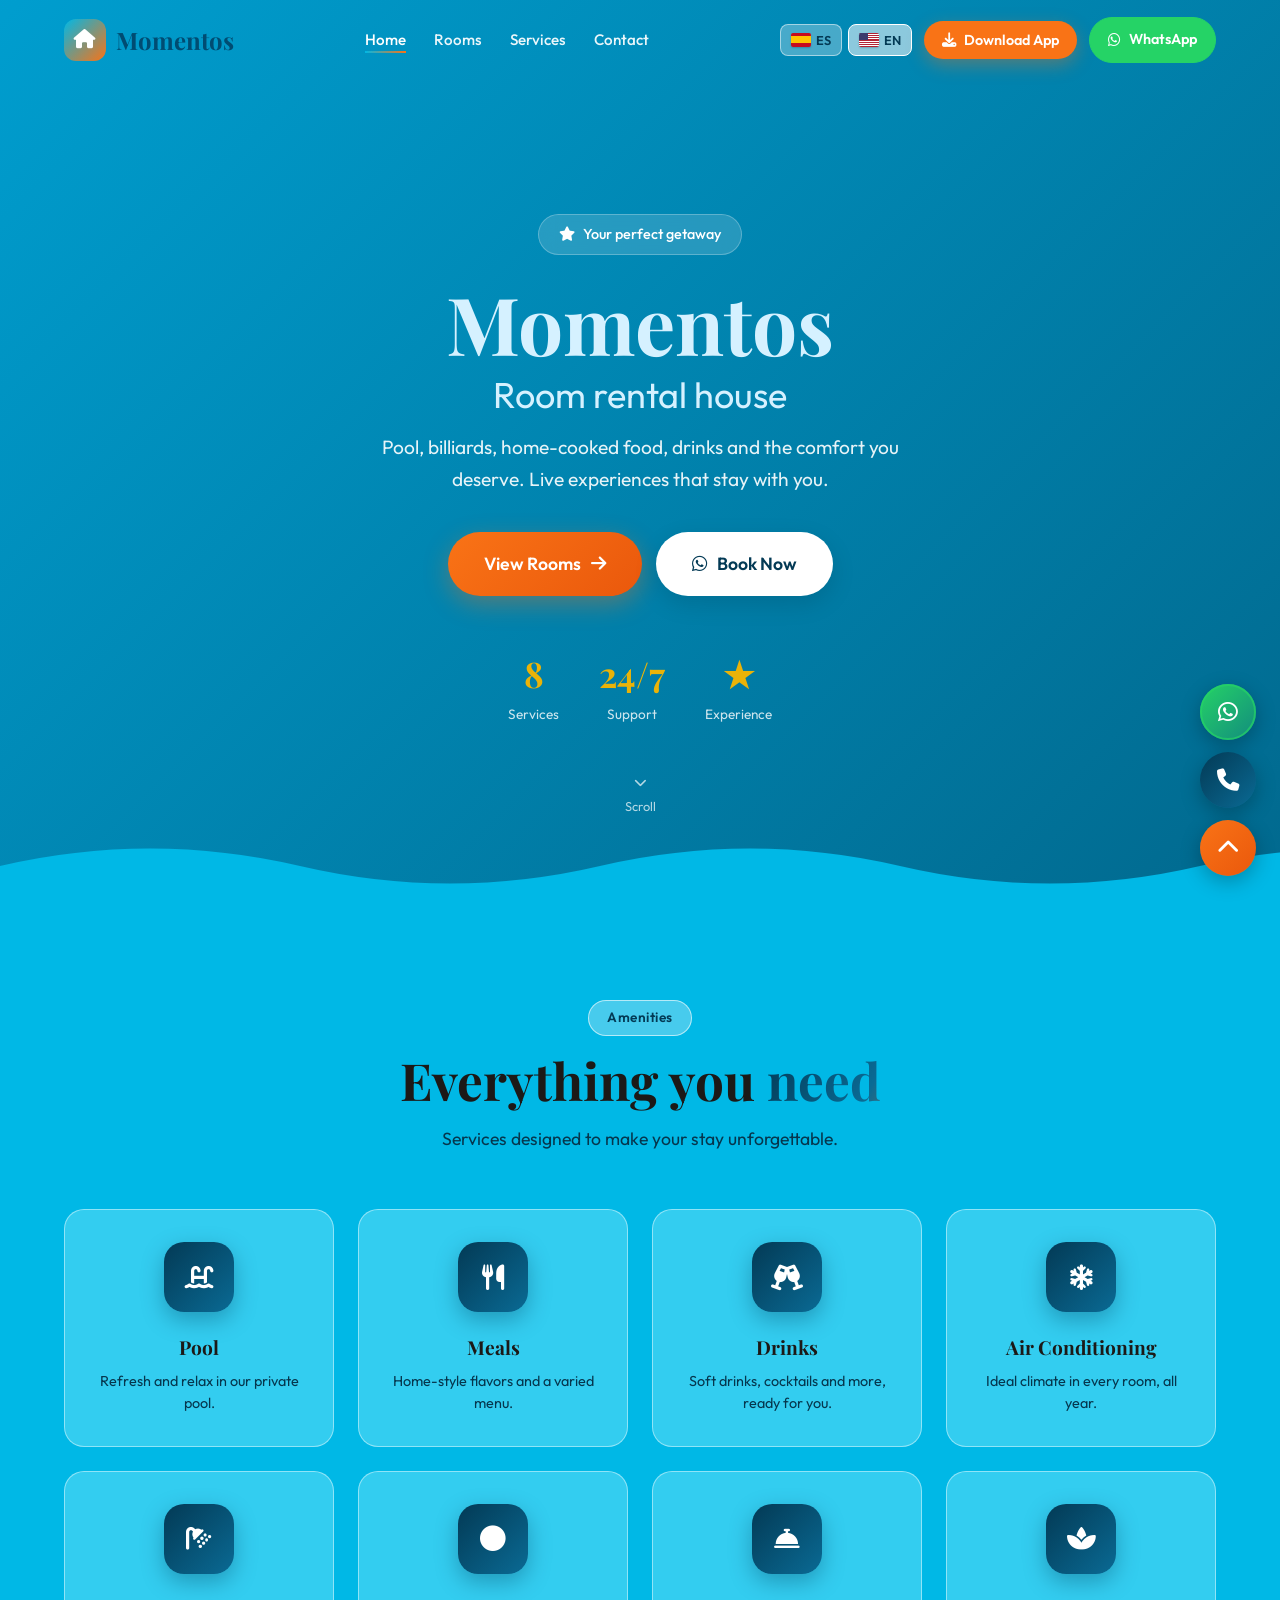
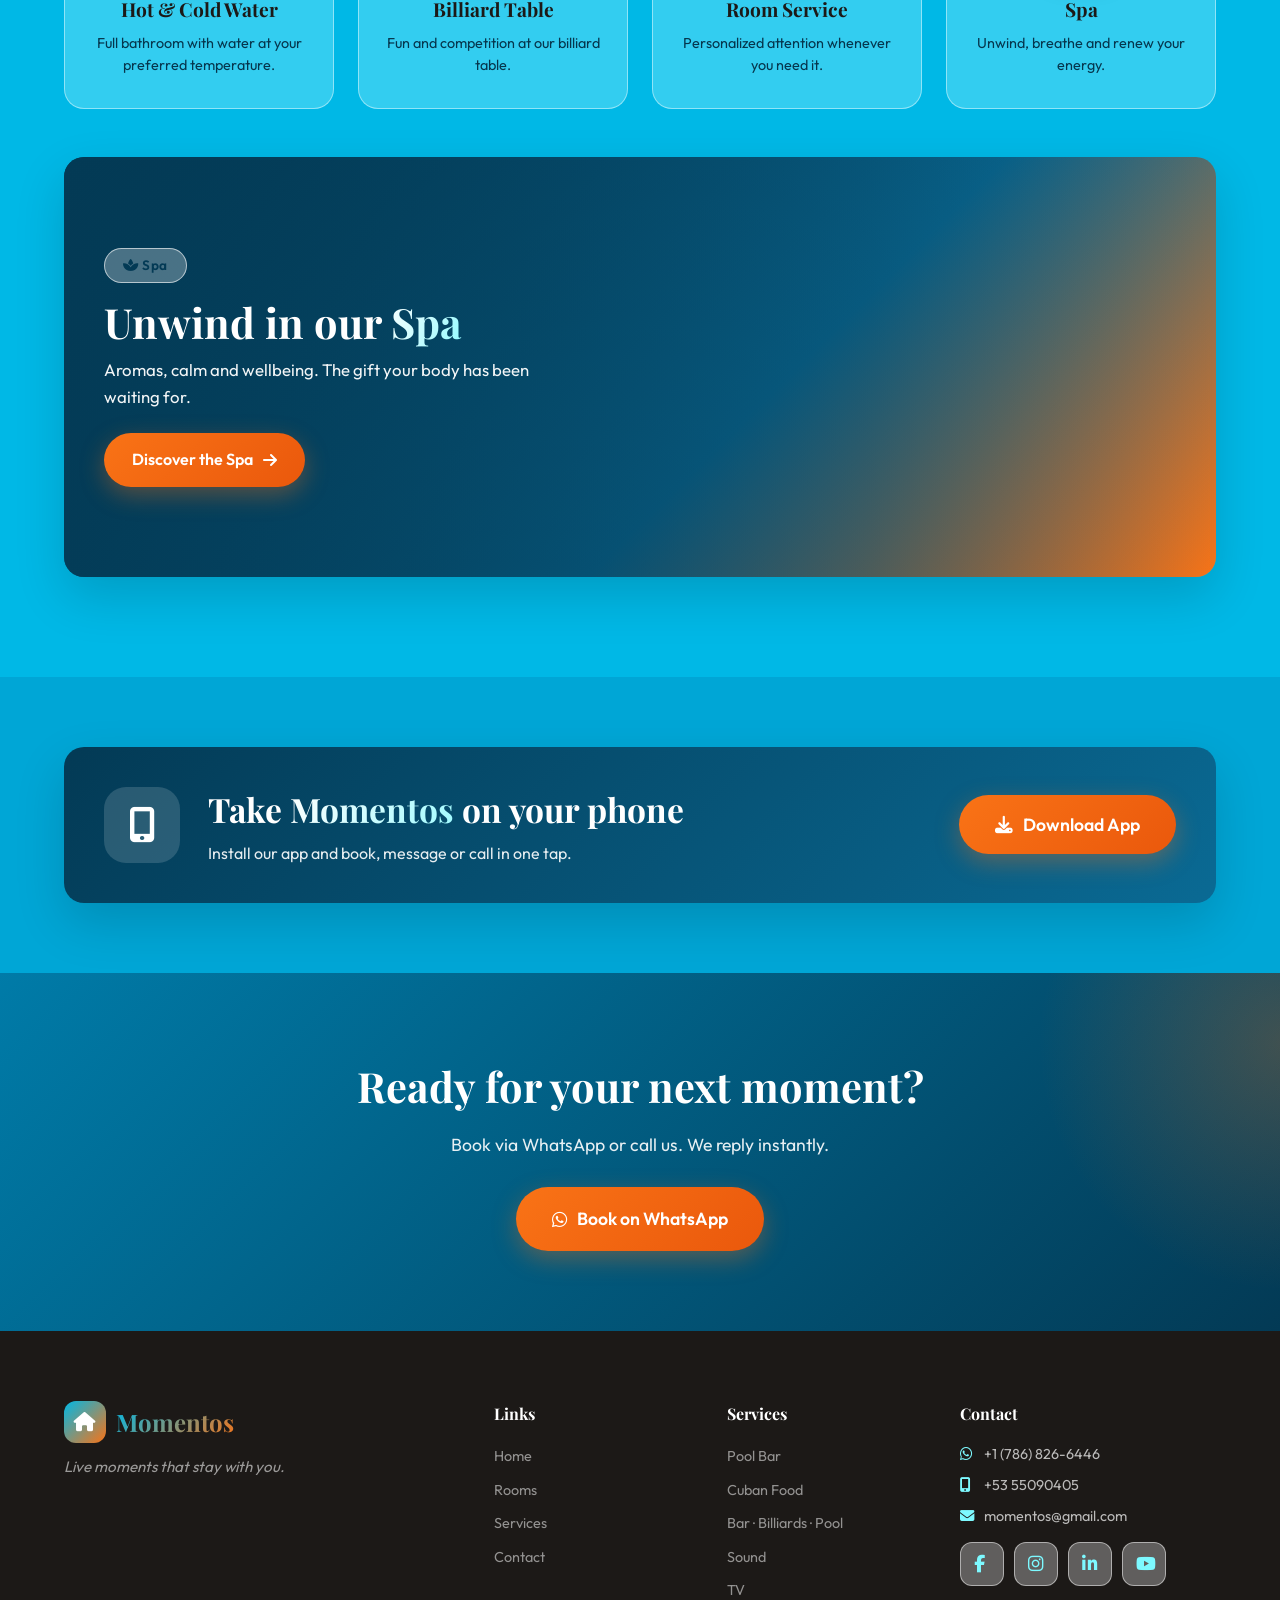
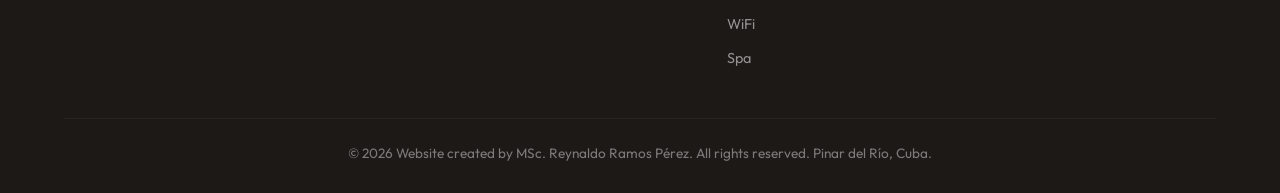
==== en/index.html @ 1f4ee9aa "fbvbcvb" ====
<!DOCTYPE html>
<html lang="en">
<head>
  <meta charset="UTF-8">
  <meta name="viewport" content="width=device-width, initial-scale=1.0">
  <meta name="description" content="Momentos — Room rental with pool, billiards, food, drinks and full service. Book now. WhatsApp +1 (786) 826-6446">
  <title>Momentos | Room Rental House</title>
  <link rel="preconnect" href="https://images.unsplash.com" crossorigin>
  <link rel="preconnect" href="https://cdnjs.cloudflare.com" crossorigin>
  <link rel="preconnect" href="https://fonts.googleapis.com">
  <link rel="preconnect" href="https://fonts.gstatic.com" crossorigin>
  <link href="https://fonts.googleapis.com/css2?family=Playfair+Display:wght@500;600;700&family=Outfit:wght@300;400;500;600;700&display=swap" rel="stylesheet">
  <link rel="stylesheet" href="https://cdnjs.cloudflare.com/ajax/libs/font-awesome/6.5.1/css/all.min.css">
  <link href="https://unpkg.com/aos@2.3.1/dist/aos.css" rel="stylesheet">
  <link rel="preload" as="image" href="https://images.unsplash.com/photo-1571896349842-33c89424de2d?w=1400&q=75" fetchpriority="high">
  <link rel="stylesheet" href="../css/styles.css">
  <meta name="theme-color" content="#00b8e6">
  <link rel="manifest" href="../manifest.json">
  <link rel="icon" type="image/png" href="../icons/icon-192.png">
  <link rel="apple-touch-icon" href="../icons/icon-192.png">
</head>
<body>
  <nav class="navbar" id="navbar">
    <div class="nav-container">
      <a href="index.html" class="logo"><span class="logo-icon"><i class="fas fa-home"></i></span><span class="logo-text">Moment<span class="accent">os</span></span></a>
      <ul class="nav-links" id="nav-links">
        <li><a href="index.html" class="nav-link active">Home</a></li>
        <li><a href="rooms.html" class="nav-link">Rooms</a></li>
        <li><a href="services.html" class="nav-link">Services</a></li>
        <li><a href="contact.html" class="nav-link">Contact</a></li>
      </ul>
      <div style="display:flex;align-items:center;gap:12px;">
        <div class="lang-switcher">
          <a href="../index.html" class="lang-btn"><span class="flag-es"></span> ES</a>
          <a href="index.html" class="lang-btn active"><span class="flag-us"></span> EN</a>
        </div>
        <button type="button" class="nav-app" data-install aria-label="Download App"><i class="fas fa-download"></i><span>Download App</span></button>
        <a href="https://wa.me/17868266446" target="_blank" rel="noopener" class="nav-cta"><i class="fab fa-whatsapp"></i> WhatsApp</a>
      </div>
      <button class="hamburger" id="hamburger" aria-label="Menu"><span></span><span></span><span></span></button>
    </div>
  </nav>
  <section class="hero">
    <div class="hero-bg"></div>
    <div class="hero-content" data-aos="fade-up">
      <div class="hero-badge"><i class="fas fa-star"></i> Your perfect getaway</div>
      <h1 class="hero-title">Momentos<span>Room rental house</span></h1>
      <p class="hero-desc">Pool, billiards, home-cooked food, drinks and the comfort you deserve. Live experiences that stay with you.</p>
      <div class="hero-buttons">
        <a href="rooms.html" class="btn btn-coral btn-lg"><span>View Rooms</span><i class="fas fa-arrow-right"></i></a>
        <a href="https://wa.me/17868266446?text=Hi%20Momentos,%20I%20want%20to%20book" target="_blank" class="btn btn-white btn-lg"><i class="fab fa-whatsapp"></i><span>Book Now</span></a>
      </div>
      <div class="hero-stats">
        <div class="stat"><span class="stat-num">8</span><span class="stat-label">Services</span></div>
        <div class="stat"><span class="stat-num">24/7</span><span class="stat-label">Support</span></div>
        <div class="stat"><span class="stat-num">★</span><span class="stat-label">Experience</span></div>
      </div>
    </div>
    <div class="scroll-hint"><i class="fas fa-chevron-down"></i><span>Scroll</span></div>
  </section>
  <section class="amenities">
    <div class="container">
      <div class="section-header" data-aos="fade-up">
        <span class="section-tag">Amenities</span>
        <h2 class="section-title">Everything you <span class="gradient-text">need</span></h2>
        <p class="section-desc">Services designed to make your stay unforgettable.</p>
      </div>
      <div class="amenities-grid">
        <div class="amenity-card" data-aos="fade-up"><div class="amenity-icon"><i class="fas fa-swimming-pool"></i></div><h3>Pool</h3><p>Refresh and relax in our private pool.</p></div>
        <div class="amenity-card" data-aos="fade-up" data-aos-delay="50"><div class="amenity-icon"><i class="fas fa-utensils"></i></div><h3>Meals</h3><p>Home-style flavors and a varied menu.</p></div>
        <div class="amenity-card" data-aos="fade-up" data-aos-delay="100"><div class="amenity-icon"><i class="fas fa-glass-cheers"></i></div><h3>Drinks</h3><p>Soft drinks, cocktails and more, ready for you.</p></div>
        <div class="amenity-card" data-aos="fade-up" data-aos-delay="150"><div class="amenity-icon"><i class="fas fa-snowflake"></i></div><h3>Air Conditioning</h3><p>Ideal climate in every room, all year.</p></div>
        <div class="amenity-card" data-aos="fade-up" data-aos-delay="200"><div class="amenity-icon"><i class="fas fa-shower"></i></div><h3>Hot & Cold Water</h3><p>Full bathroom with water at your preferred temperature.</p></div>
        <div class="amenity-card" data-aos="fade-up" data-aos-delay="250"><div class="amenity-icon"><i class="fas fa-circle"></i></div><h3>Billiard Table</h3><p>Fun and competition at our billiard table.</p></div>
        <div class="amenity-card" data-aos="fade-up" data-aos-delay="300"><div class="amenity-icon"><i class="fas fa-concierge-bell"></i></div><h3>Room Service</h3><p>Personalized attention whenever you need it.</p></div>
        <div class="amenity-card" data-aos="fade-up" data-aos-delay="400">
          <div class="amenity-icon"><i class="fas fa-spa"></i></div>
          <h3>Spa</h3>
          <p>Unwind, breathe and renew your energy.</p>
        </div>
      </div>
      <a class="spa-banner" href="services.html#spa" data-aos="fade-up"><img src="https://images.unsplash.com/photo-1544161515-4ab6ce6db874?w=1000&q=80" alt="Spa Momentos" loading="lazy" onerror="this.style.display='none'">
        <div class="spa-in"><span class="section-tag"><i class="fas fa-spa"></i> Spa</span><h3>Unwind in our <span class="gradient-text">Spa</span></h3><p>Aromas, calm and wellbeing. The gift your body has been waiting for.</p><span class="btn btn-coral">Discover the Spa <i class="fas fa-arrow-right"></i></span></div></a>
    
    </div>
  </section>

  <section class="app-strip"><div class="container"><div class="app-card" data-aos="fade-up">
      <div class="app-ico"><i class="fas fa-mobile-screen-button"></i></div>
      <div class="app-txt"><h2>Take <span class="gradient-text">Momentos</span> on your phone</h2><p>Install our app and book, message or call in one tap.</p></div>
      <button type="button" class="btn btn-coral btn-lg" data-install><i class="fas fa-download"></i><span>Download App</span></button>
    </div></div></section>
  <section class="cta-banner">
    <div class="container">
      <div class="cta-content" data-aos="zoom-in">
        <h2>Ready for your next moment?</h2>
        <p>Book via WhatsApp or call us. We reply instantly.</p>
        <a href="https://wa.me/17868266446" target="_blank" class="btn btn-coral btn-lg"><i class="fab fa-whatsapp"></i> Book on WhatsApp</a>
      </div>
    </div>
  </section>
  <footer class="footer">
    <div class="container">
      <div class="footer-content">
        <div><a href="index.html" class="logo"><span class="logo-icon"><i class="fas fa-home"></i></span><span class="logo-text">Moment<span class="accent">os</span></span></a><p class="footer-slogan">Live moments that stay with you.</p></div>
        <div><h4>Links</h4><ul><li><a href="index.html">Home</a></li><li><a href="rooms.html">Rooms</a></li><li><a href="services.html">Services</a></li><li><a href="contact.html">Contact</a></li></ul></div>
        <div><h4>Services</h4><ul><li><a href="services.html#bar">Pool Bar</a></li><li><a href="services.html#food">Cuban Food</a></li><li><a href="services.html#pool">Bar · Billiards · Pool</a></li><li><a href="services.html#sound">Sound</a></li><li><a href="services.html#tv">TV</a></li><li><a href="services.html#wifi">WiFi</a></li><li><a href="services.html#spa">Spa</a></li></ul></div>
        <div class="footer-contact"><h4>Contact</h4><p><i class="fab fa-whatsapp"></i> +1 (786) 826-6446</p><p><i class="fas fa-mobile-alt"></i> +53 55090405</p><p><i class="fas fa-envelope"></i> momentos@gmail.com</p>
          <div class="social-links" style="margin-top:14px;">
            <a href="#" class="social-link"><i class="fab fa-facebook-f"></i></a>
            <a href="#" class="social-link"><i class="fab fa-instagram"></i></a>
            <a href="#" class="social-link"><i class="fab fa-linkedin-in"></i></a>
            <a href="#" class="social-link"><i class="fab fa-youtube"></i></a>
          </div>
        </div>
      </div>
      <div class="footer-bottom"><p>&copy; 2026 Website created by MSc. Reynaldo Ramos Pérez. All rights reserved. Pinar del Río, Cuba.</p></div>
    </div>
  </footer>
  <div class="float-btns">
    <a href="https://wa.me/17868266446" target="_blank" class="float-btn float-wa"><i class="fab fa-whatsapp"></i></a>
    <a href="tel:+5355090405" class="float-btn float-call"><i class="fas fa-phone"></i></a>
    <button class="float-btn float-top" id="back-top"><i class="fas fa-chevron-up"></i></button>
  </div>
  <script src="https://unpkg.com/aos@2.3.1/dist/aos.js" defer></script>
  <script src="../js/script.js" defer></script>
</body>
</html>
---- css/styles.css ----
/* ========================================
   MOMENTOS — Casa de Renta
   Luxury · Warm · Dynamic
   ======================================== */
:root {
  --teal: #00b8e6;
  --teal-dark: #007ba8;
  --teal-light: #7df9ff;
  --coral: #f97316;
  --coral-light: #fb923c;
  --gold: #eab308;
  --cream: #fef7ed;
  --sand: #fef3c7;
  --dark: #1c1917;
  --dark-soft: #292524;
  --text: #1c1917;
  --text-muted: #78716c;
  --white: #ffffff;
  --glass: rgba(255,255,255,0.12);
  --shadow: 0 20px 50px rgba(0,0,0,0.15);
  --radius: 20px;
  --font-display: 'Playfair Display', Georgia, serif;
  --font-body: 'Outfit', system-ui, sans-serif;
  --nav-h: 80px;
  --transition: all 0.35s cubic-bezier(0.4,0,0.2,1);
}

*, *::before, *::after { margin:0; padding:0; box-sizing:border-box; }
html { scroll-behavior:smooth; font-size:16px; }
body {
  font-family: var(--font-body);
  background: var(--cream);
  color: var(--text);
  line-height:1.6;
  overflow-x:hidden;
}
img { max-width:100%; display:block; height:auto; }
a { text-decoration:none; color:inherit; transition:var(--transition); }
ul { list-style:none; }
button { border:none; background:none; cursor:pointer; font-family:inherit; }

.container { width:100%; max-width:1200px; margin:0 auto; padding:0 24px; }

/* Typography */
.gradient-text {
  background: linear-gradient(135deg, var(--teal), var(--coral));
  -webkit-background-clip:text; -webkit-text-fill-color:transparent; background-clip:text;
}
.section-tag {
  display:inline-block; padding:6px 18px;
  background: rgba(0,184,230,0.12); border:1px solid rgba(0,184,230,0.25);
  border-radius:50px; font-size:0.85rem; font-weight:600; color:var(--teal-dark);
  letter-spacing:0.5px; margin-bottom:14px;
}
.section-title {
  font-family: var(--font-display);
  font-size: clamp(2rem, 5vw, 3.2rem);
  font-weight:700; line-height:1.2; margin-bottom:14px; color:var(--dark);
}
.section-desc { font-size:1.1rem; color:var(--text-muted); max-width:560px; margin:0 auto; }
.section-header { text-align:center; margin-bottom:56px; }

/* Buttons */
.btn {
  display:inline-flex; align-items:center; gap:10px;
  padding:14px 28px; border-radius:50px; font-weight:600; font-size:1rem;
  transition:var(--transition); position:relative; overflow:hidden;
}
.btn-primary {
  background: linear-gradient(135deg, var(--teal), var(--teal-dark));
  color:white; box-shadow:0 8px 24px rgba(0,184,230,0.35);
}
.btn-primary:hover { transform:translateY(-3px); box-shadow:0 12px 32px rgba(0,184,230,0.45); }
.btn-coral {
  background: linear-gradient(135deg, var(--coral), #ea580c);
  color:white; box-shadow:0 8px 24px rgba(249,115,22,0.35);
}
.btn-coral:hover { transform:translateY(-3px); box-shadow:0 12px 32px rgba(249,115,22,0.45); }
.btn-outline {
  background:transparent; color:var(--dark);
  border:2px solid rgba(28,25,23,0.2);
}
.btn-outline:hover { border-color:var(--teal); color:var(--teal); }
.btn-white {
  background:white; color:var(--teal-dark); box-shadow:0 8px 24px rgba(0,0,0,0.12);
}
.btn-white:hover { transform:translateY(-3px); }
.btn-full { width:100%; justify-content:center; }
.btn-lg { padding:18px 36px; font-size:1.1rem; }

/* Navbar */
.navbar {
  position:fixed; top:0; left:0; width:100%; height:var(--nav-h);
  z-index:1000; transition:var(--transition); background:transparent;
}
.navbar.scrolled {
  background: rgba(254,247,237,0.92); backdrop-filter:blur(20px);
  box-shadow:0 4px 30px rgba(0,0,0,0.08); border-bottom:1px solid rgba(0,0,0,0.04);
}
.nav-container {
  max-width:1200px; margin:0 auto; padding:0 24px; height:100%;
  display:flex; align-items:center; justify-content:space-between;
}
.logo {
  display:flex; align-items:center; gap:10px;
  font-family:var(--font-display); font-weight:700; font-size:1.5rem; color:var(--dark);
}
.logo-icon {
  width:42px; height:42px; display:flex; align-items:center; justify-content:center;
  background: linear-gradient(135deg, var(--teal), var(--coral));
  border-radius:12px; color:white; font-size:1.2rem;
}
.logo .accent { color:var(--teal); }
.nav-links { display:flex; gap:28px; }
.nav-link {
  font-weight:500; font-size:0.95rem; color:var(--text-muted); position:relative; padding:4px 0;
}
.nav-link::after {
  content:''; position:absolute; bottom:0; left:0; width:0; height:2px;
  background: linear-gradient(90deg, var(--teal), var(--coral)); transition:var(--transition);
}
.nav-link:hover, .nav-link.active { color:var(--dark); }
.nav-link:hover::after, .nav-link.active::after { width:100%; }

.lang-switcher { display:flex; align-items:center; gap:6px; }
.lang-btn {
  display:flex; align-items:center; gap:5px; padding:5px 10px;
  border-radius:8px; background:rgba(0,0,0,0.04); border:1px solid rgba(0,0,0,0.08);
  font-size:0.8rem; font-weight:600; color:var(--text-muted); transition:var(--transition);
}
.lang-btn:hover, .lang-btn.active {
  background:rgba(0,184,230,0.12); border-color:rgba(0,184,230,0.3); color:var(--teal-dark);
}
.flag-es {
  width:20px; height:14px; border-radius:2px; display:inline-block;
  background: linear-gradient(to bottom, #c60b1e 0%, #c60b1e 25%, #ffc400 25%, #ffc400 75%, #c60b1e 75%);
  box-shadow:0 1px 2px rgba(0,0,0,0.2);
}
.flag-us {
  width:20px; height:14px; border-radius:2px; display:inline-block; position:relative; overflow:hidden;
  background: linear-gradient(to bottom,
    #b22234 0%,#b22234 7.7%,#fff 7.7%,#fff 15.4%,#b22234 15.4%,#b22234 23.1%,
    #fff 23.1%,#fff 30.8%,#b22234 30.8%,#b22234 38.5%,#fff 38.5%,#fff 46.2%,
    #b22234 46.2%,#b22234 53.9%,#fff 53.9%,#fff 61.6%,#b22234 61.6%,#b22234 69.3%,
    #fff 69.3%,#fff 77%,#b22234 77%,#b22234 84.7%,#fff 84.7%,#fff 92.4%,#b22234 92.4%);
  box-shadow:0 1px 2px rgba(0,0,0,0.2);
}
.flag-us::before {
  content:''; position:absolute; left:0; top:0; width:9px; height:7.5px; background:#3c3b6e;
}

.nav-cta {
  display:flex; align-items:center; gap:8px; padding:10px 18px;
  background:rgba(37,211,102,0.12); border:1px solid rgba(37,211,102,0.3);
  border-radius:50px; color:#16a34a; font-weight:600; font-size:0.9rem;
}
.nav-cta:hover { background:rgba(37,211,102,0.2); transform:translateY(-2px); }

.hamburger { display:none; flex-direction:column; gap:5px; width:26px; z-index:1001; }
.hamburger span { display:block; width:100%; height:2.5px; background:var(--dark); border-radius:2px; transition:var(--transition); }
.hamburger.active span:nth-child(1) { transform:rotate(45deg) translate(5px,5px); }
.hamburger.active span:nth-child(2) { opacity:0; }
.hamburger.active span:nth-child(3) { transform:rotate(-45deg) translate(5px,-5px); }

/* Hero */
.hero {
  min-height:100vh; display:flex; align-items:center; justify-content:center;
  position:relative; padding: calc(var(--nav-h) + 40px) 24px 80px; overflow:hidden;
}
.hero-bg {
  position:absolute; inset:0; z-index:0;
  background: url('https://images.unsplash.com/photo-1571896349842-33c89424de2d?w=1400&q=75') center/cover no-repeat;
}
.hero-bg::after {
  content:''; position:absolute; inset:0;
  background: linear-gradient(135deg, rgba(0,150,200,0.75) 0%, rgba(28,25,23,0.55) 50%, rgba(249,115,22,0.4) 100%);
}
.hero-content {
  position:relative; z-index:2; text-align:center; max-width:800px; color:white;
}
.hero-badge {
  display:inline-flex; align-items:center; gap:8px; padding:8px 20px;
  background:rgba(255,255,255,0.15); backdrop-filter:blur(10px);
  border:1px solid rgba(255,255,255,0.25); border-radius:50px;
  font-size:0.9rem; font-weight:500; margin-bottom:24px;
}
.hero-title {
  font-family:var(--font-display); font-size:clamp(2.8rem, 8vw, 5rem);
  font-weight:700; line-height:1.1; margin-bottom:16px;
}
.hero-title span { display:block; font-size:0.45em; font-weight:400; opacity:0.9; margin-top:8px; font-family:var(--font-body); }
.hero-desc {
  font-size:1.2rem; opacity:0.9; max-width:560px; margin:0 auto 36px; line-height:1.7;
}
.hero-buttons { display:flex; gap:14px; justify-content:center; flex-wrap:wrap; }
.hero-stats {
  display:flex; gap:40px; justify-content:center; margin-top:50px; flex-wrap:wrap;
}
.stat { text-align:center; }
.stat-num {
  font-family:var(--font-display); font-size:2.2rem; font-weight:700;
  color:var(--gold);
}
.stat-label { display:block; font-size:0.85rem; opacity:0.8; margin-top:2px; }

.scroll-hint {
  position:absolute; bottom:28px; left:50%; transform:translateX(-50%);
  color:rgba(255,255,255,0.7); font-size:0.8rem; display:flex; flex-direction:column; align-items:center; gap:6px;
  animation:bounce 2s infinite;
}
@keyframes bounce {
  0%,100% { transform:translateX(-50%) translateY(0); }
  50% { transform:translateX(-50%) translateY(8px); }
}

/* Amenities / Services grid */
.amenities { padding:100px 0; background:var(--white); }
.amenities-grid {
  display:grid; grid-template-columns:repeat(auto-fit, minmax(240px, 1fr)); gap:24px;
}
.amenity-card {
  background:var(--cream); border-radius:var(--radius); padding:32px 24px;
  text-align:center; transition:var(--transition); border:1px solid transparent;
  position:relative; overflow:hidden;
}
.amenity-card:hover {
  transform:translateY(-8px); border-color:rgba(0,184,230,0.2);
  box-shadow:var(--shadow);
}
.amenity-icon {
  width:70px; height:70px; margin:0 auto 20px;
  display:flex; align-items:center; justify-content:center;
  background: linear-gradient(135deg, var(--teal), var(--teal-dark));
  border-radius:20px; color:white; font-size:1.6rem;
  transition:var(--transition);
}
.amenity-card:hover .amenity-icon {
  background: linear-gradient(135deg, var(--coral), #ea580c);
  transform:scale(1.1) rotate(5deg);
}
.amenity-card h3 {
  font-family:var(--font-display); font-size:1.2rem; margin-bottom:8px; color:var(--dark);
}
.amenity-card p { font-size:0.9rem; color:var(--text-muted); line-height:1.5; }

/* Rooms preview */
.rooms { padding:100px 0; background: linear-gradient(180deg, var(--cream), var(--sand)); }
.rooms-grid {
  display:grid; grid-template-columns:repeat(auto-fit, minmax(320px, 1fr)); gap:28px;
}
.room-card {
  background:white; border-radius:var(--radius); overflow:hidden;
  box-shadow:0 10px 40px rgba(0,0,0,0.08); transition:var(--transition);
}
.room-card:hover { transform:translateY(-10px); box-shadow:0 20px 50px rgba(0,0,0,0.12); }
.room-img {
  height:240px; overflow:hidden; position:relative;
}
.room-img img {
  width:100%; height:100%; object-fit:cover; transition:transform 0.6s;
}
.room-card:hover .room-img img { transform:scale(1.08); }
.room-badge {
  position:absolute; top:16px; left:16px; padding:6px 14px;
  background:var(--coral); color:white; border-radius:50px; font-size:0.8rem; font-weight:600;
}
.room-body { padding:24px; }
.room-body h3 {
  font-family:var(--font-display); font-size:1.35rem; margin-bottom:8px; color:var(--dark);
}
.room-body p { color:var(--text-muted); font-size:0.95rem; margin-bottom:16px; }
.room-features {
  display:flex; flex-wrap:wrap; gap:8px; margin-bottom:20px;
}
.room-features span {
  padding:4px 12px; background:rgba(0,184,230,0.1); color:var(--teal-dark);
  border-radius:50px; font-size:0.8rem; font-weight:500;
}
.room-price {
  display:flex; align-items:center; justify-content:space-between;
}
.room-price .price {
  font-family:var(--font-display); font-size:1.4rem; font-weight:700; color:var(--teal-dark);
}
.room-price .price small { font-size:0.7em; font-weight:400; color:var(--text-muted); }

/* CTA Banner */
.cta-banner {
  padding:80px 0; position:relative;
  background: linear-gradient(135deg, var(--teal-dark), #033a55);
  overflow:hidden;
}
.cta-banner::before {
  content:''; position:absolute; top:-50%; right:-20%; width:500px; height:500px;
  background: radial-gradient(circle, rgba(249,115,22,0.25), transparent 70%);
  border-radius:50%;
}
.cta-content {
  position:relative; text-align:center; color:white;
}
.cta-content h2 {
  font-family:var(--font-display); font-size:clamp(1.8rem,4vw,2.6rem); margin-bottom:12px;
}
.cta-content p { opacity:0.9; margin-bottom:28px; font-size:1.1rem; }

/* About strip */
.about-strip {
  padding:100px 0; background:white;
}
.about-grid {
  display:grid; grid-template-columns:1fr 1fr; gap:50px; align-items:center;
}
.about-img {
  border-radius:var(--radius); overflow:hidden; box-shadow:var(--shadow);
  position:relative;
}
.about-img img { width:100%; height:420px; object-fit:cover; }
.about-content .section-tag { margin-bottom:12px; }
.about-content p { color:var(--text-muted); margin-bottom:14px; line-height:1.7; }
.about-list { margin:24px 0; }
.about-list li {
  display:flex; align-items:center; gap:12px; margin-bottom:12px;
  font-weight:500; color:var(--dark);
}
.about-list i { color:var(--teal); font-size:1.1rem; }

/* Contact */
.contact { padding:100px 0; background:var(--cream); }
.contact-grid {
  display:grid; grid-template-columns:1fr 1.1fr; gap:40px;
}
.contact-info { display:flex; flex-direction:column; gap:18px; }
.contact-card {
  display:flex; gap:16px; align-items:flex-start; padding:20px;
  background:white; border-radius:16px; border:1px solid rgba(0,0,0,0.05);
  transition:var(--transition);
}
.contact-card:hover { border-color:rgba(0,184,230,0.25); transform:translateX(6px); }
.contact-icon {
  width:48px; height:48px; min-width:48px; display:flex; align-items:center; justify-content:center;
  background: linear-gradient(135deg, var(--teal), var(--teal-dark));
  border-radius:14px; color:white; font-size:1.15rem;
}
.contact-icon.wa { background: linear-gradient(135deg, #25d366, #128c7e); }
.contact-card h4 { font-size:0.95rem; font-weight:600; margin-bottom:2px; }
.contact-card p, .contact-card a { color:var(--text-muted); font-size:0.9rem; }
.contact-card a:hover { color:var(--teal); }

.social-links { display:flex; gap:10px; margin-top:8px; }
.social-link {
  width:44px; height:44px; display:flex; align-items:center; justify-content:center;
  background:white; border:1px solid rgba(0,0,0,0.08); border-radius:12px;
  color:var(--text-muted); font-size:1.1rem; transition:var(--transition);
}
.social-link:hover {
  background: linear-gradient(135deg, var(--teal), var(--coral));
  color:white; border-color:transparent; transform:translateY(-3px);
}

.contact-form {
  background:white; border-radius:var(--radius); padding:36px;
  box-shadow:0 10px 40px rgba(0,0,0,0.06);
  display:flex; flex-direction:column; gap:18px;
}
.form-group { position:relative; }
.form-group input, .form-group textarea, .form-group select {
  width:100%; padding:14px 16px; background:var(--cream);
  border:1px solid rgba(0,0,0,0.08); border-radius:12px;
  font-family:inherit; font-size:1rem; outline:none; transition:var(--transition);
  appearance:none; color:var(--dark);
}
.form-group textarea { resize:vertical; min-height:110px; }
.form-group input:focus, .form-group textarea:focus, .form-group select:focus {
  border-color:var(--teal); box-shadow:0 0 0 3px rgba(0,184,230,0.12);
}
.form-group label {
  position:absolute; top:14px; left:16px; color:var(--text-muted);
  font-size:1rem; pointer-events:none; transition:var(--transition); background:transparent;
}
.form-group input:focus ~ label,
.form-group input:not(:placeholder-shown) ~ label,
.form-group textarea:focus ~ label,
.form-group textarea:not(:placeholder-shown) ~ label,
.form-group select:focus ~ label,
.form-group select:valid ~ label {
  top:-9px; left:12px; font-size:0.75rem; color:var(--teal);
  background:white; padding:0 6px;
}

.map-wrap {
  margin-top:50px; border-radius:var(--radius); overflow:hidden;
  box-shadow:0 10px 40px rgba(0,0,0,0.08); height:360px;
}
.map-wrap iframe { width:100%; height:100%; border:0; }

/* Footer */
.footer {
  padding:70px 0 28px; background:var(--dark); color:rgba(255,255,255,0.7);
}
.footer-content {
  display:grid; grid-template-columns:2fr 1fr 1fr 1.3fr; gap:36px; margin-bottom:40px;
}
.footer .logo { color:white; margin-bottom:12px; }
.footer-slogan { font-style:italic; font-size:0.95rem; max-width:260px; opacity:0.8; }
.footer h4 {
  font-family:var(--font-display); font-size:1rem; color:white; margin-bottom:16px;
}
.footer ul li { margin-bottom:8px; }
.footer ul a { font-size:0.9rem; opacity:0.75; }
.footer ul a:hover { opacity:1; color:var(--teal-light); }
.footer-contact p {
  font-size:0.9rem; margin-bottom:8px; display:flex; align-items:center; gap:8px;
}
.footer-contact i { color:var(--teal-light); width:16px; }
.footer-bottom {
  text-align:center; padding-top:24px; border-top:1px solid rgba(255,255,255,0.08);
  font-size:0.85rem; opacity:0.6;
}

/* Floating buttons */
.float-btns {
  position:fixed; bottom:24px; right:24px; z-index:999;
  display:flex; flex-direction:column; gap:12px;
}
.float-btn {
  width:56px; height:56px; border-radius:50%;
  display:flex; align-items:center; justify-content:center;
  color:white; font-size:1.4rem; box-shadow:0 6px 20px rgba(0,0,0,0.25);
  transition:var(--transition);
}
.float-btn:hover { transform:scale(1.1); }
.float-wa { background: linear-gradient(135deg, #25d366, #128c7e); }
.float-call { background: linear-gradient(135deg, var(--teal), var(--teal-dark)); }
.float-top {
  background: linear-gradient(135deg, var(--coral), #ea580c);
  opacity:0; visibility:hidden; transform:translateY(20px);
}
.float-top.visible { opacity:1; visibility:visible; transform:translateY(0); }

/* Responsive */
@media (max-width:1024px) {
  .footer-content { grid-template-columns:1fr 1fr; }
  .about-grid { grid-template-columns:1fr; gap:36px; }
  .about-img { order:-1; }
}
@media (max-width:768px) {
  .nav-links {
    position:fixed; top:0; right:-100%; width:80%; max-width:300px; height:100vh;
    background:rgba(254,247,237,0.98); backdrop-filter:blur(20px);
    flex-direction:column; padding:100px 32px 40px; gap:20px;
    transition:var(--transition); border-left:1px solid rgba(0,0,0,0.06);
  }
  .nav-links.active { right:0; }
  .nav-cta { display:none; }
  .hamburger { display:flex; }
  .contact-grid { grid-template-columns:1fr; }
  .footer-content { grid-template-columns:1fr; gap:28px; }
  .hero-stats { gap:28px; }
  .rooms-grid { grid-template-columns:1fr; }
}
@media (max-width:480px) {
  .hero-buttons { flex-direction:column; align-items:center; }
  .btn { width:100%; justify-content:center; max-width:280px; }
  .float-btns { bottom:16px; right:16px; }
  .float-btn { width:50px; height:50px; font-size:1.25rem; }
}

::selection { background:rgba(0,184,230,0.3); }
::-webkit-scrollbar { width:8px; }
::-webkit-scrollbar-track { background:var(--cream); }
::-webkit-scrollbar-thumb { background:var(--teal); border-radius:4px; }

/* ===== Aqua intenso + efectos ===== */
.hero-bg::after { background:linear-gradient(135deg,rgba(0,150,200,.78),rgba(2,40,70,.55) 50%,rgba(249,115,22,.4)); background-size:200% 200%; animation:aurora 12s ease-in-out infinite; }
@keyframes aurora { 0%,100%{background-position:0% 50%} 50%{background-position:100% 50%} }

.gradient-text { background:linear-gradient(120deg,var(--teal),#7df9ff,var(--coral),var(--teal)); background-size:300% 100%; -webkit-background-clip:text; background-clip:text; -webkit-text-fill-color:transparent; animation:flow 6s linear infinite; }
@keyframes flow { to { background-position:300% 0; } }

.bubble { position:absolute; bottom:-60px; border-radius:50%; z-index:1; pointer-events:none; border:1px solid rgba(255,255,255,.35);
  background:radial-gradient(circle at 30% 30%,rgba(255,255,255,.7),rgba(125,249,255,.25) 60%,rgba(125,249,255,.05)); animation:rise linear infinite; }
@keyframes rise { 0%{transform:translate(0,0) scale(.6);opacity:0} 10%{opacity:.9} 100%{transform:translate(var(--dx,30px),-110vh) scale(1);opacity:0} }
.cta-content { z-index:2; }

.hero::after { content:''; position:absolute; left:0; bottom:-1px; width:100%; height:70px; z-index:1; background-repeat:repeat-x; background-size:1200px 70px;
  background-image:url("data:image/svg+xml,%3Csvg xmlns='http://www.w3.org/2000/svg' viewBox='0 0 1200 70' preserveAspectRatio='none'%3E%3Cpath d='M0 35 Q150 0 300 35 T600 35 T900 35 T1200 35 V70 H0Z' fill='%23ffffff'/%3E%3C/svg%3E");
  animation:wave 9s linear infinite; }
@keyframes wave { to { background-position-x:1200px; } }
.scroll-hint { bottom:84px; z-index:2; }

.btn::after { content:''; position:absolute; top:0; left:-75%; width:50%; height:100%; transform:skewX(-20deg); transition:left .6s;
  background:linear-gradient(120deg,transparent,rgba(255,255,255,.55),transparent); }
.btn:hover::after { left:130%; }
.btn-coral { animation:glow 2.6s ease-in-out infinite; }
@keyframes glow { 0%,100%{box-shadow:0 8px 24px rgba(249,115,22,.35)} 50%{box-shadow:0 8px 34px rgba(249,115,22,.7)} }

.amenity-card::before, .room-card::before { content:''; position:absolute; inset:0; z-index:1; pointer-events:none; opacity:0; transition:opacity .3s;
  background:radial-gradient(300px circle at var(--mx,50%) var(--my,50%),rgba(0,184,230,.2),transparent 60%); }
.amenity-card:hover::before, .room-card:hover::before { opacity:1; }
.room-card { position:relative; }
.amenity-icon { box-shadow:0 8px 22px rgba(0,184,230,.45); animation:bob 4s ease-in-out infinite; }
.amenity-card:hover .amenity-icon { animation:none; }
@keyframes bob { 50% { transform:translateY(-6px); } }

.scroll-progress { position:fixed; top:0; left:0; width:100%; height:3px; z-index:1100; transform-origin:0 50%; transform:scaleX(0);
  background:linear-gradient(90deg,var(--teal),#7df9ff,var(--coral)); box-shadow:0 0 10px var(--teal); }

.float-btn { position:relative; }
.float-wa::after { content:''; position:absolute; inset:0; border-radius:50%; border:2px solid rgba(37,211,102,.7); animation:ping 2.4s ease-out infinite; pointer-events:none; }
@keyframes ping { 0%{transform:scale(1);opacity:.8} 100%{transform:scale(1.6);opacity:0} }

@media (prefers-reduced-motion:reduce) {
  .bubble,.hero::after,.hero-bg::after,.gradient-text,.btn-coral,.amenity-icon,.float-wa::after { animation:none !important; }
}

/* ===== Fondos azul aqua intenso (reemplazan blancos y cremas) ===== */
:root { --cream:#00b8e6; --sand:#00a6d6; --white:#00b8e6; --text-muted:#06364d; --navy:#033a55; --aqua-card:#33cdf0; }
.amenities, .contact { background:#00b8e6; }
.rooms { background:linear-gradient(180deg,#00b8e6,#00a6d6); }
.about-strip { background:#00a6d6; }
.hero::after { background-image:url("data:image/svg+xml,%3Csvg xmlns='http://www.w3.org/2000/svg' viewBox='0 0 1200 70' preserveAspectRatio='none'%3E%3Cpath d='M0 35 Q150 0 300 35 T600 35 T900 35 T1200 35 V70 H0Z' fill='%2300b8e6'/%3E%3C/svg%3E"); }

.amenity-card, .room-card, .contact-card, .contact-form { background:var(--aqua-card); border:1px solid rgba(255,255,255,.45); }
.amenity-card:hover { border-color:rgba(255,255,255,.9); }
.amenity-icon, .contact-icon { background:linear-gradient(135deg,var(--navy),#0a6a94); }
.amenity-icon { box-shadow:0 8px 22px rgba(3,58,85,.35); }
.section-tag { background:rgba(255,255,255,.28); border-color:rgba(255,255,255,.6); color:var(--navy); }
.gradient-text { background-image:linear-gradient(120deg,#033a55,#0a6a94,#f97316,#033a55); }
.btn-primary { background:linear-gradient(135deg,#033a55,#0a6a94); box-shadow:0 8px 24px rgba(3,58,85,.4); }
.btn-primary:hover { box-shadow:0 12px 32px rgba(3,58,85,.55); }
.btn-outline:hover { border-color:var(--navy); color:var(--navy); }
.btn-white { color:var(--navy); }
.room-features span { background:rgba(255,255,255,.35); color:var(--navy); }
.room-price .price, .about-list i { color:var(--navy); }
.social-link { background:rgba(255,255,255,.3); border-color:rgba(255,255,255,.5); color:var(--navy); }

.form-group input, .form-group textarea, .form-group select { background:rgba(255,255,255,.28); border-color:rgba(3,58,85,.25); }
.form-group input:focus, .form-group textarea:focus, .form-group select:focus { border-color:var(--navy); box-shadow:0 0 0 3px rgba(3,58,85,.15); }
.form-group input:focus ~ label, .form-group input:not(:placeholder-shown) ~ label,
.form-group textarea:focus ~ label, .form-group textarea:not(:placeholder-shown) ~ label,
.form-group select:focus ~ label, .form-group select:valid ~ label { color:var(--navy); background:var(--aqua-card); }

.navbar.scrolled { background:rgba(0,184,230,.92); border-bottom-color:rgba(255,255,255,.3); }
.nav-link { color:var(--navy); }
.lang-btn { background:rgba(255,255,255,.28); border-color:rgba(255,255,255,.5); color:var(--navy); }
.lang-btn:hover, .lang-btn.active { background:rgba(255,255,255,.55); border-color:#fff; color:var(--navy); }
.nav-cta { background:#25d366; border-color:#25d366; color:#fff; }
.nav-cta:hover { background:#1fb855; }
@media (min-width:769px) {
  .navbar:not(.scrolled) .nav-link, .navbar:not(.scrolled) .logo { color:rgba(255,255,255,.92); }
  .navbar:not(.scrolled) .nav-link:hover, .navbar:not(.scrolled) .nav-link.active { color:#fff; }
}
.navbar:not(.scrolled) .hamburger span { background:#fff; }
.navbar .hamburger.active span { background:var(--dark); }
@media (max-width:768px) { .nav-links { background:rgba(0,166,214,.98); } }

::-webkit-scrollbar-track { background:#00b8e6; }
::-webkit-scrollbar-thumb { background:var(--navy); }
.float-call { background:linear-gradient(135deg,#033a55,#0a6a94); }
.scroll-progress { background:linear-gradient(90deg,#033a55,#fff,#f97316); }

/* ===== Logo, Servicios, Spa, App, Móvil ===== */
.logo-text { white-space:nowrap; }
.logo-text .accent { color:var(--teal); }
.footer .logo-text .accent, .navbar:not(.scrolled) .logo-text .accent { color:#fff; }
.navbar.scrolled .logo-text .accent { color:var(--navy); }
.footer .logo-text .accent { color:var(--teal-light); }
:focus-visible { outline:3px solid #fff; outline-offset:3px; border-radius:6px; }

.nav-app {
  display:flex; align-items:center; gap:8px; padding:10px 18px; border-radius:50px;
  background:var(--coral); color:#fff; font-weight:600; font-size:.9rem; transition:var(--transition);
  box-shadow:0 6px 18px rgba(249,115,22,.35); white-space:nowrap;
}
.nav-app:hover { transform:translateY(-2px); background:#ea580c; }

.services-page h1.section-title { font-size:clamp(2rem,5vw,3.2rem); }
.svc-pills { display:flex; flex-wrap:wrap; gap:10px; justify-content:center; margin:-20px 0 70px; }
.svc-pill {
  display:inline-flex; align-items:center; gap:8px; padding:9px 16px; border-radius:50px;
  background:rgba(255,255,255,.3); border:1px solid rgba(255,255,255,.6); color:var(--navy);
  font-weight:600; font-size:.85rem;
}
.svc-pill:hover { background:#fff; transform:translateY(-2px); }
.svc-row { display:grid; grid-template-columns:1fr 1fr; gap:56px; align-items:center; margin-bottom:90px; scroll-margin-top:100px; }
.svc-row.rev .svc-media { order:2; }
.svc-media {
  position:relative; height:420px; border-radius:var(--radius); overflow:hidden; box-shadow:var(--shadow);
  background:linear-gradient(135deg,var(--navy),#0a6a94 60%,var(--coral)); display:flex; align-items:center; justify-content:center;
}
.svc-ph { position:absolute; font-size:5rem; color:rgba(255,255,255,.25); }
.svc-media img { position:absolute; inset:0; width:100%; height:100%; object-fit:cover; transition:transform .8s; }
.svc-row:hover .svc-media img { transform:scale(1.06); }
.svc-media::after { content:''; position:absolute; inset:0; background:linear-gradient(180deg,transparent 55%,rgba(3,58,85,.65)); pointer-events:none; }
.svc-badge {
  position:absolute; left:18px; bottom:18px; z-index:2; display:inline-flex; align-items:center; gap:8px;
  padding:8px 16px; border-radius:50px; background:var(--coral); color:#fff; font-weight:600; font-size:.9rem;
}
.svc-text .section-title { font-size:clamp(1.6rem,3.6vw,2.4rem); }
.svc-text p { color:var(--navy); font-size:1.05rem; line-height:1.75; margin-bottom:8px; }

.spa-banner {
  position:relative; display:flex; align-items:center; min-height:340px; margin-top:48px; border-radius:var(--radius);
  overflow:hidden; box-shadow:var(--shadow); color:#fff; background:linear-gradient(135deg,var(--navy),#0a6a94 60%,var(--coral));
}
.spa-banner img { position:absolute; inset:0; width:100%; height:100%; object-fit:cover; transition:transform .8s; }
.spa-banner:hover img { transform:scale(1.05); }
.spa-banner::after { content:''; position:absolute; inset:0; background:linear-gradient(90deg,rgba(3,58,85,.9),rgba(3,58,85,.35) 70%,transparent); }
.spa-in { position:relative; z-index:2; padding:40px; max-width:540px; }
.spa-in h3 { font-family:var(--font-display); font-size:clamp(1.8rem,4vw,2.6rem); line-height:1.2; margin-bottom:10px; }
.spa-in .gradient-text { background-image:linear-gradient(120deg,#fff,var(--teal-light),#fff); }
.spa-in p { opacity:.95; margin-bottom:22px; font-size:1.05rem; }

.app-strip { padding:70px 0; background:#00a6d6; }
.app-card {
  display:flex; align-items:center; gap:28px; padding:36px 40px; border-radius:var(--radius); color:#fff;
  background:linear-gradient(135deg,var(--navy),#0a6a94); box-shadow:var(--shadow);
}
.app-ico { width:76px; height:76px; min-width:76px; display:flex; align-items:center; justify-content:center; border-radius:22px; background:rgba(255,255,255,.15); font-size:2.2rem; }
.app-txt { flex:1; }
.app-txt h2 { font-family:var(--font-display); font-size:clamp(1.5rem,3vw,2.1rem); margin-bottom:4px; }
.app-txt .gradient-text { background-image:linear-gradient(120deg,#fff,var(--teal-light),#fff); }
.app-txt p { opacity:.9; }

.install-modal { position:fixed; inset:0; z-index:2000; display:flex; align-items:center; justify-content:center; padding:20px; background:rgba(3,58,85,.7); backdrop-filter:blur(6px); }
.install-box { background:#fff; color:var(--dark); max-width:400px; width:100%; padding:32px 28px; border-radius:var(--radius); text-align:center; box-shadow:var(--shadow); }
.install-box h3 { font-family:var(--font-display); font-size:1.4rem; margin-bottom:10px; color:var(--navy); }
.install-box p { color:#475569; font-size:.95rem; margin-bottom:20px; }

@media (max-width:1024px) {
  .svc-row { gap:36px; }
  .nav-app span { display:none; }
  .nav-app { padding:10px 14px; }
}
@media (max-width:768px) {
  .svc-row, .svc-row.rev { grid-template-columns:1fr; gap:24px; margin-bottom:60px; }
  .svc-row.rev .svc-media { order:0; }
  .svc-media { height:280px; }
  .svc-pills { margin-bottom:48px; }
  .app-card { flex-direction:column; text-align:center; padding:32px 24px; }
  .spa-banner { min-height:300px; }
  .spa-banner::after { background:linear-gradient(180deg,rgba(3,58,85,.55),rgba(3,58,85,.9)); }
  .spa-in { padding:28px 22px; }
  .amenities, .rooms, .about-strip, .contact { padding:70px 0; }
  .map-wrap { height:300px; }
  .nav-container { padding:0 16px; gap:8px; }
}
@media (max-width:480px) {
  .logo { font-size:1.25rem; gap:8px; }
  .logo-icon { width:36px; height:36px; font-size:1rem; }
  .lang-btn { padding:5px 7px; font-size:.75rem; }
  .lang-btn .flag-es, .lang-btn .flag-us { width:16px; height:11px; }
  .nav-container > div { gap:6px !important; }
  .container { padding:0 18px; }
  .contact-form { padding:24px 18px; }
  .svc-pill { font-size:.8rem; padding:8px 12px; }
}

/* ===== Título "Momentos" y titulares con el degradado del icono (logo) ===== */
.logo-text, .logo-gradient {
  background-image:linear-gradient(135deg,#00b8e6,#f97316);
  -webkit-background-clip:text; background-clip:text;
  -webkit-text-fill-color:transparent; color:transparent;
}
.logo-text .accent { background:none; }
.navbar .logo-text, .logo-gradient { filter:drop-shadow(0 1px 0 rgba(3,58,85,.7)) drop-shadow(0 0 8px rgba(3,58,85,.35)); }
.footer .logo-text { filter:none; }
.map-head { margin:64px 0 28px; }
.map-head .section-title { margin-bottom:0; }

/* ===== Colores solicitados ===== */
.navbar .logo-text, .navbar .logo-text .accent { background-image:none; filter:none; color:#004c72; -webkit-text-fill-color:#004c72; }
.c-ice { color:#b5e5fd; -webkit-text-fill-color:#b5e5fd; text-shadow:0 2px 12px rgba(3,58,85,.35); }
.hero-title, .hero-title span { color:#d5f1ff; opacity:1; }
.spa-banner { min-height:420px; }
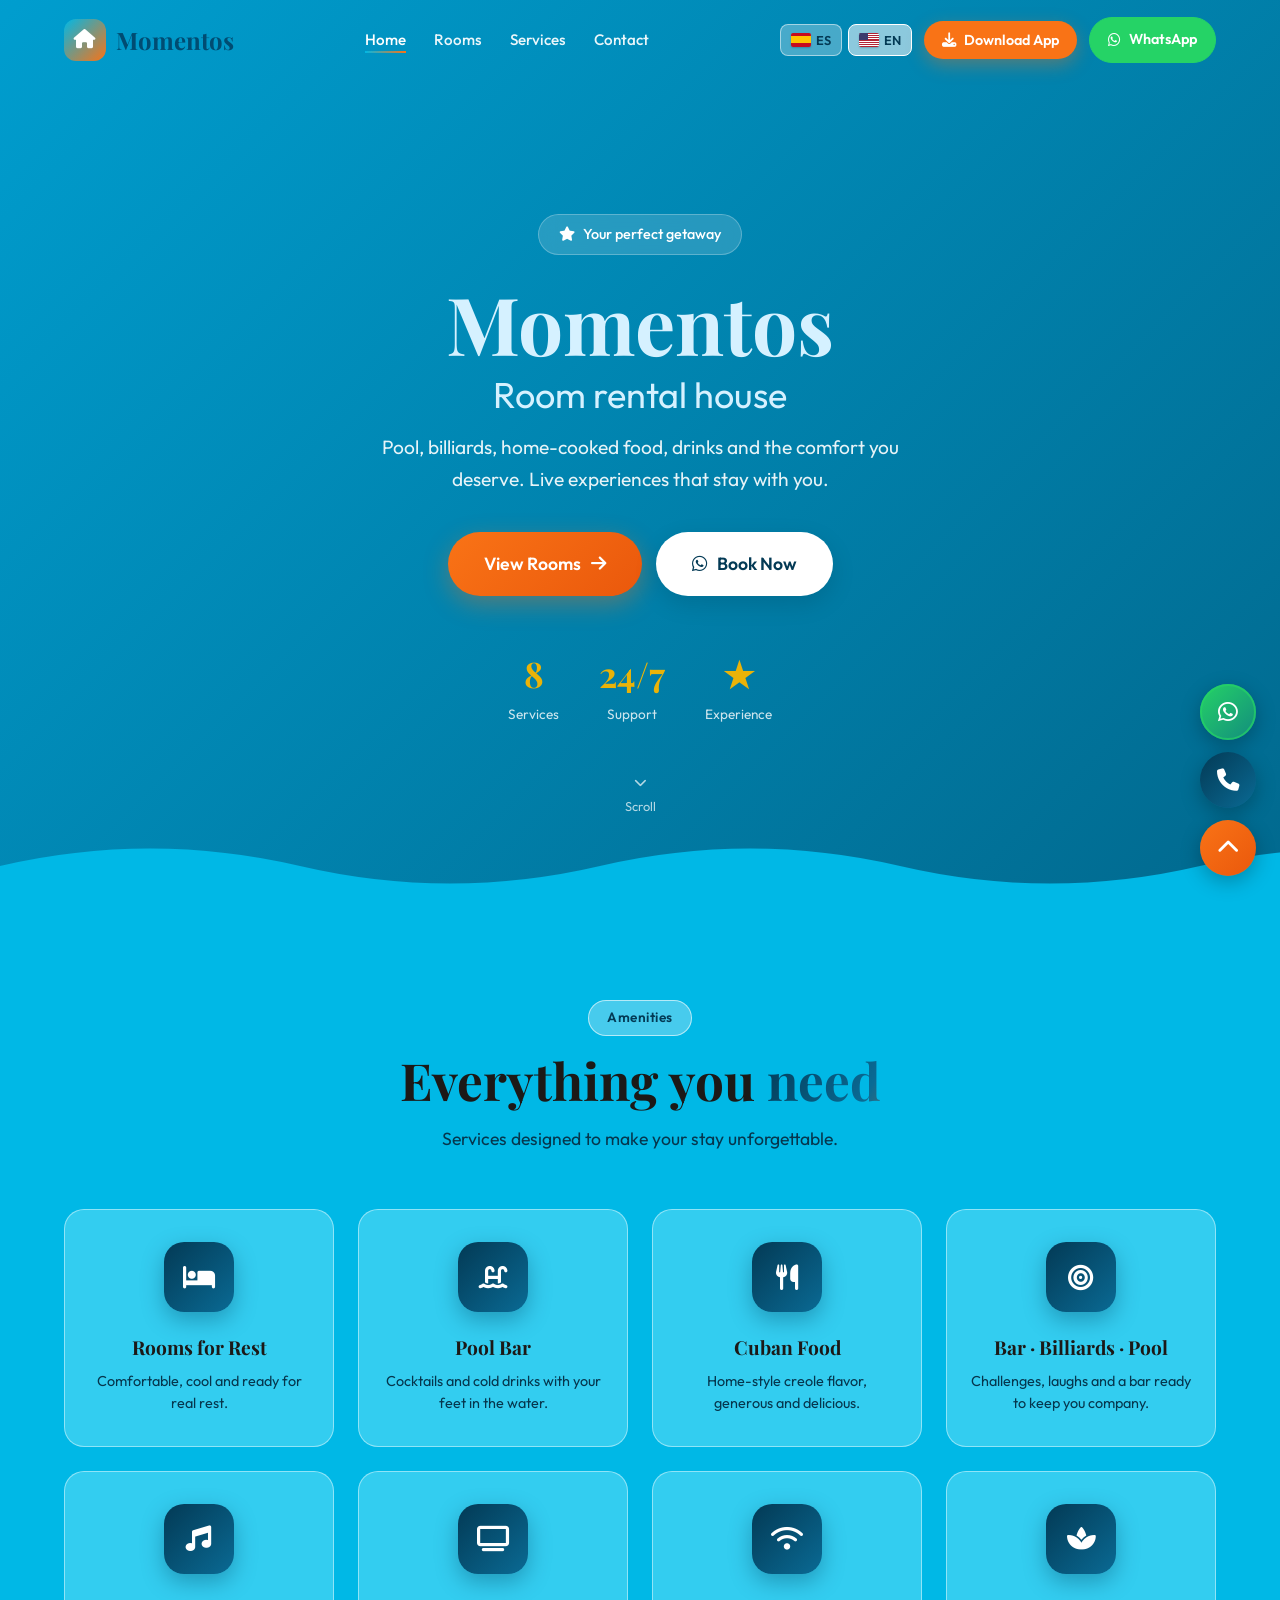
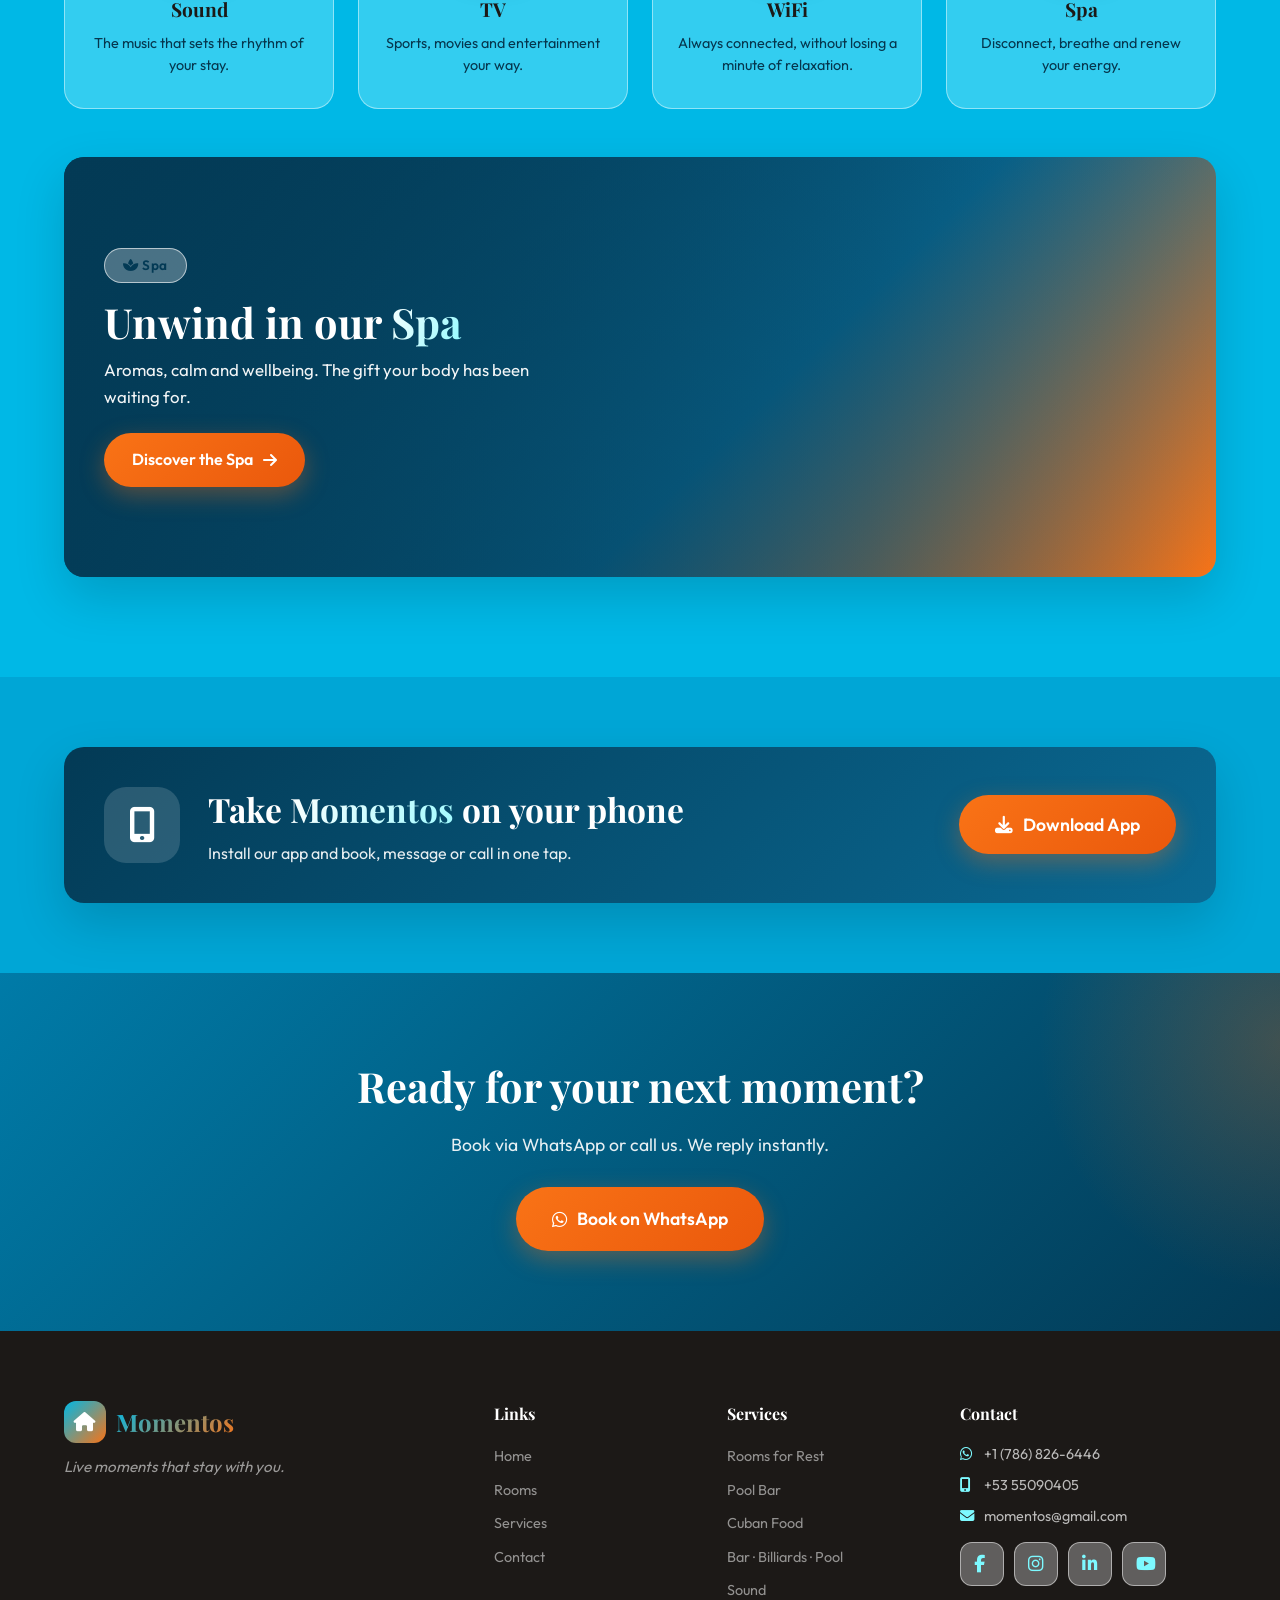
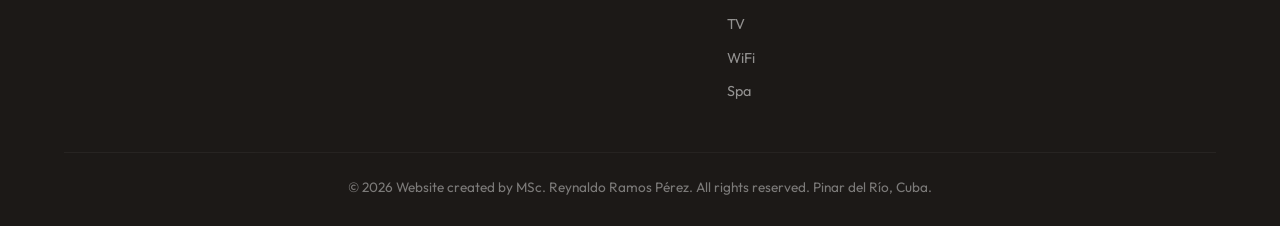
==== commit aca3e604: "vbcvbcv" ====
--- a/en/index.html
+++ b/en/index.html
@@ -66,18 +66,46 @@
         <p class="section-desc">Services designed to make your stay unforgettable.</p>
       </div>
       <div class="amenities-grid">
-        <div class="amenity-card" data-aos="fade-up"><div class="amenity-icon"><i class="fas fa-swimming-pool"></i></div><h3>Pool</h3><p>Refresh and relax in our private pool.</p></div>
-        <div class="amenity-card" data-aos="fade-up" data-aos-delay="50"><div class="amenity-icon"><i class="fas fa-utensils"></i></div><h3>Meals</h3><p>Home-style flavors and a varied menu.</p></div>
-        <div class="amenity-card" data-aos="fade-up" data-aos-delay="100"><div class="amenity-icon"><i class="fas fa-glass-cheers"></i></div><h3>Drinks</h3><p>Soft drinks, cocktails and more, ready for you.</p></div>
-        <div class="amenity-card" data-aos="fade-up" data-aos-delay="150"><div class="amenity-icon"><i class="fas fa-snowflake"></i></div><h3>Air Conditioning</h3><p>Ideal climate in every room, all year.</p></div>
-        <div class="amenity-card" data-aos="fade-up" data-aos-delay="200"><div class="amenity-icon"><i class="fas fa-shower"></i></div><h3>Hot & Cold Water</h3><p>Full bathroom with water at your preferred temperature.</p></div>
-        <div class="amenity-card" data-aos="fade-up" data-aos-delay="250"><div class="amenity-icon"><i class="fas fa-circle"></i></div><h3>Billiard Table</h3><p>Fun and competition at our billiard table.</p></div>
-        <div class="amenity-card" data-aos="fade-up" data-aos-delay="300"><div class="amenity-icon"><i class="fas fa-concierge-bell"></i></div><h3>Room Service</h3><p>Personalized attention whenever you need it.</p></div>
-        <div class="amenity-card" data-aos="fade-up" data-aos-delay="400">
+        <a class="amenity-card" href="services.html#rooms" data-aos="fade-up" data-aos-delay="50">
+          <div class="amenity-icon"><i class="fas fa-bed"></i></div>
+          <h3>Rooms for Rest</h3>
+          <p>Comfortable, cool and ready for real rest.</p>
+        </a>
+        <a class="amenity-card" href="services.html#bar" data-aos="fade-up" data-aos-delay="100">
+          <div class="amenity-icon"><i class="fas fa-swimming-pool"></i></div>
+          <h3>Pool Bar</h3>
+          <p>Cocktails and cold drinks with your feet in the water.</p>
+        </a>
+        <a class="amenity-card" href="services.html#food" data-aos="fade-up" data-aos-delay="150">
+          <div class="amenity-icon"><i class="fas fa-utensils"></i></div>
+          <h3>Cuban Food</h3>
+          <p>Home-style creole flavor, generous and delicious.</p>
+        </a>
+        <a class="amenity-card" href="services.html#pool" data-aos="fade-up" data-aos-delay="200">
+          <div class="amenity-icon"><i class="fas fa-bullseye"></i></div>
+          <h3>Bar · Billiards · Pool</h3>
+          <p>Challenges, laughs and a bar ready to keep you company.</p>
+        </a>
+        <a class="amenity-card" href="services.html#sound" data-aos="fade-up" data-aos-delay="250">
+          <div class="amenity-icon"><i class="fas fa-music"></i></div>
+          <h3>Sound</h3>
+          <p>The music that sets the rhythm of your stay.</p>
+        </a>
+        <a class="amenity-card" href="services.html#tv" data-aos="fade-up" data-aos-delay="300">
+          <div class="amenity-icon"><i class="fas fa-tv"></i></div>
+          <h3>TV</h3>
+          <p>Sports, movies and entertainment your way.</p>
+        </a>
+        <a class="amenity-card" href="services.html#wifi" data-aos="fade-up" data-aos-delay="350">
+          <div class="amenity-icon"><i class="fas fa-wifi"></i></div>
+          <h3>WiFi</h3>
+          <p>Always connected, without losing a minute of relaxation.</p>
+        </a>
+        <a class="amenity-card" href="services.html#spa" data-aos="fade-up" data-aos-delay="400">
           <div class="amenity-icon"><i class="fas fa-spa"></i></div>
           <h3>Spa</h3>
-          <p>Unwind, breathe and renew your energy.</p>
-        </div>
+          <p>Disconnect, breathe and renew your energy.</p>
+        </a>
       </div>
       <a class="spa-banner" href="services.html#spa" data-aos="fade-up"><img src="https://images.unsplash.com/photo-1544161515-4ab6ce6db874?w=1000&q=80" alt="Spa Momentos" loading="lazy" onerror="this.style.display='none'">
         <div class="spa-in"><span class="section-tag"><i class="fas fa-spa"></i> Spa</span><h3>Unwind in our <span class="gradient-text">Spa</span></h3><p>Aromas, calm and wellbeing. The gift your body has been waiting for.</p><span class="btn btn-coral">Discover the Spa <i class="fas fa-arrow-right"></i></span></div></a>
@@ -104,7 +132,7 @@
       <div class="footer-content">
         <div><a href="index.html" class="logo"><span class="logo-icon"><i class="fas fa-home"></i></span><span class="logo-text">Moment<span class="accent">os</span></span></a><p class="footer-slogan">Live moments that stay with you.</p></div>
         <div><h4>Links</h4><ul><li><a href="index.html">Home</a></li><li><a href="rooms.html">Rooms</a></li><li><a href="services.html">Services</a></li><li><a href="contact.html">Contact</a></li></ul></div>
-        <div><h4>Services</h4><ul><li><a href="services.html#bar">Pool Bar</a></li><li><a href="services.html#food">Cuban Food</a></li><li><a href="services.html#pool">Bar · Billiards · Pool</a></li><li><a href="services.html#sound">Sound</a></li><li><a href="services.html#tv">TV</a></li><li><a href="services.html#wifi">WiFi</a></li><li><a href="services.html#spa">Spa</a></li></ul></div>
+        <div><h4>Services</h4><ul><li><a href="services.html#rooms">Rooms for Rest</a></li><li><a href="services.html#bar">Pool Bar</a></li><li><a href="services.html#food">Cuban Food</a></li><li><a href="services.html#pool">Bar · Billiards · Pool</a></li><li><a href="services.html#sound">Sound</a></li><li><a href="services.html#tv">TV</a></li><li><a href="services.html#wifi">WiFi</a></li><li><a href="services.html#spa">Spa</a></li></ul></div>
         <div class="footer-contact"><h4>Contact</h4><p><i class="fab fa-whatsapp"></i> +1 (786) 826-6446</p><p><i class="fas fa-mobile-alt"></i> +53 55090405</p><p><i class="fas fa-envelope"></i> momentos@gmail.com</p>
           <div class="social-links" style="margin-top:14px;">
             <a href="#" class="social-link"><i class="fab fa-facebook-f"></i></a>
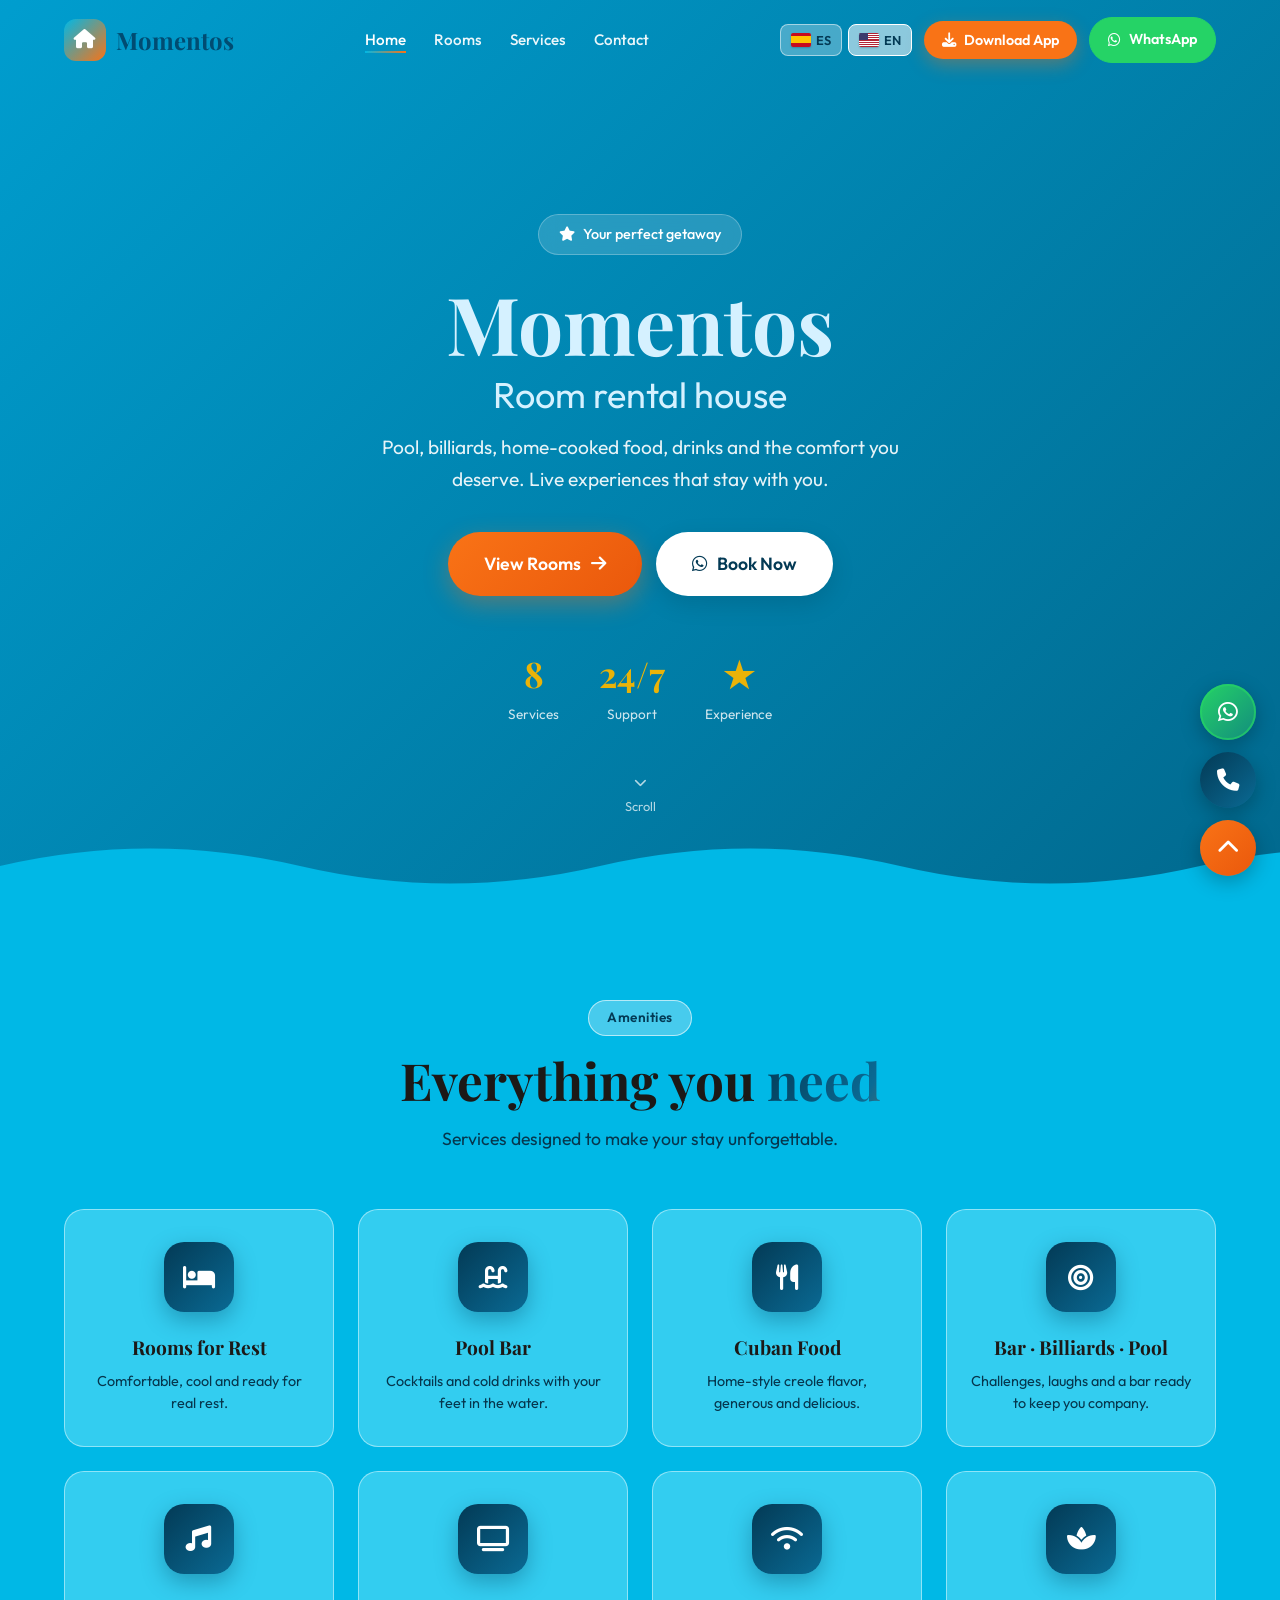
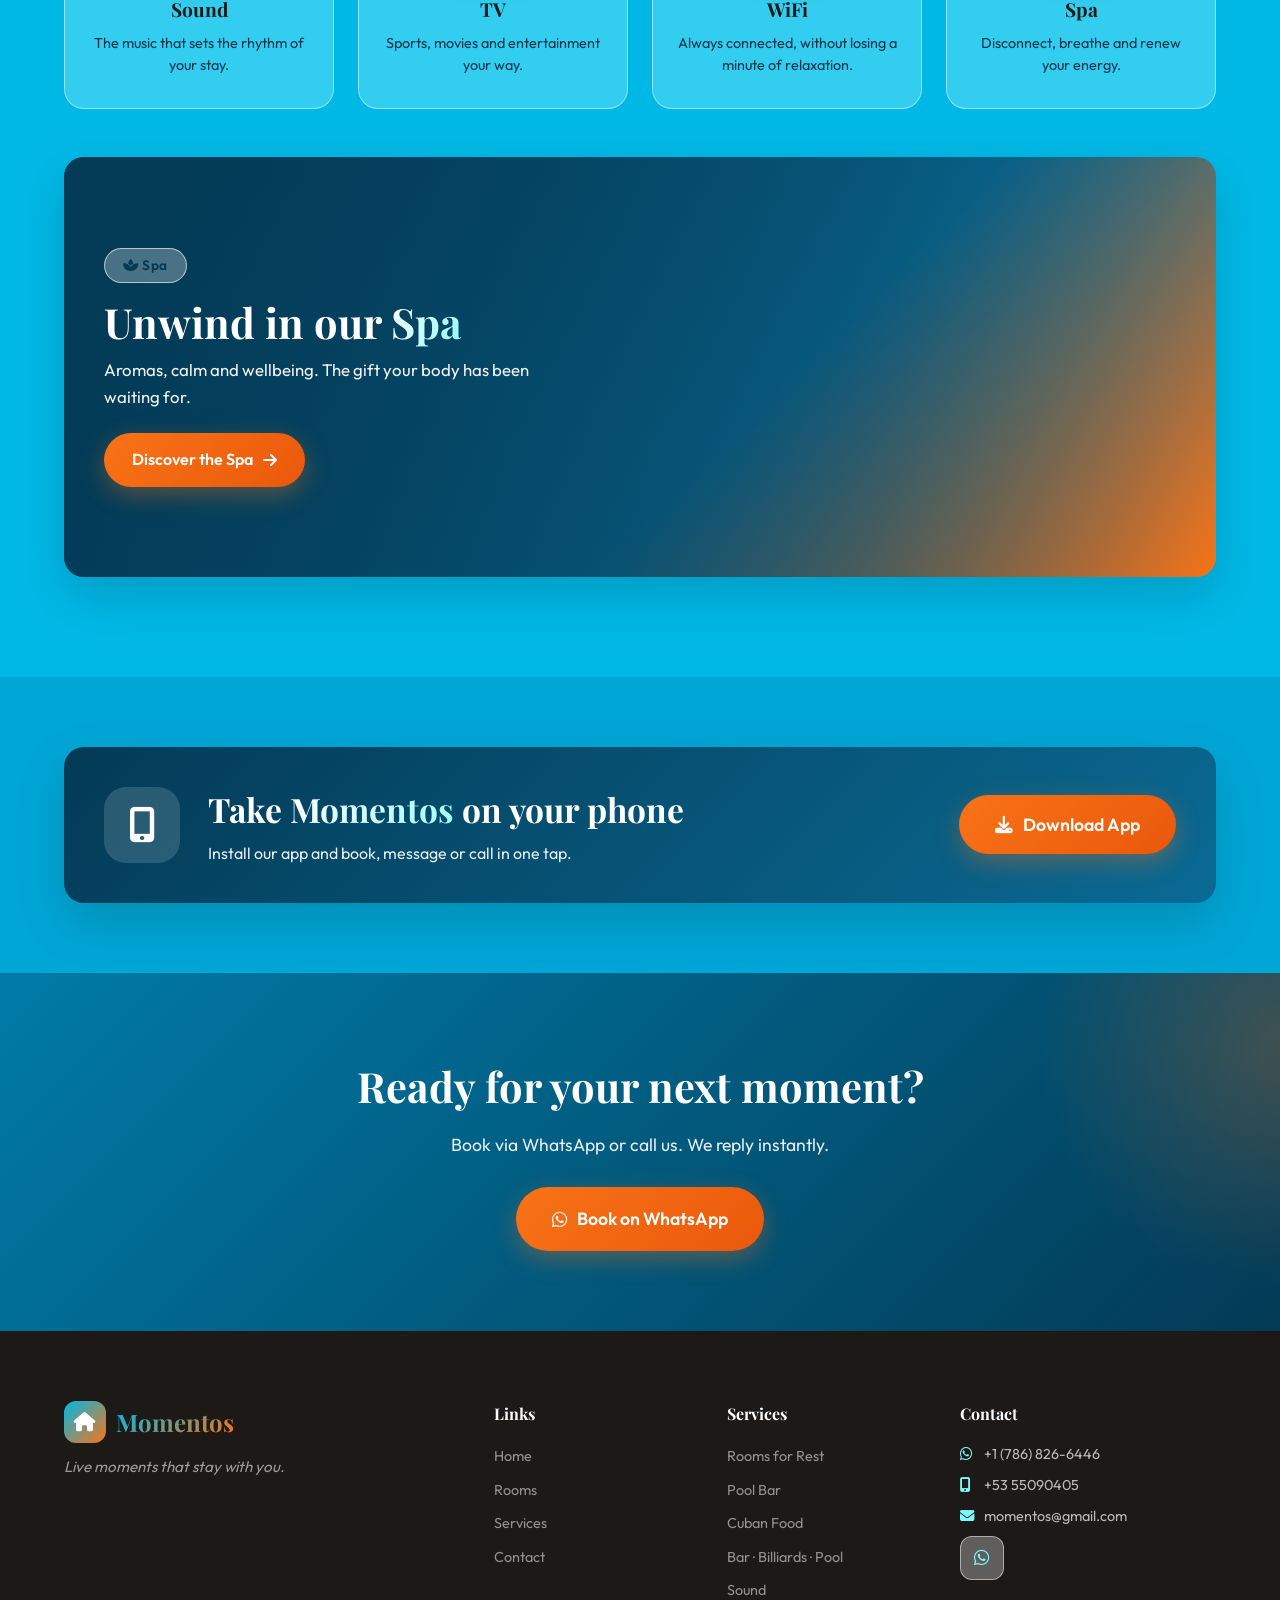
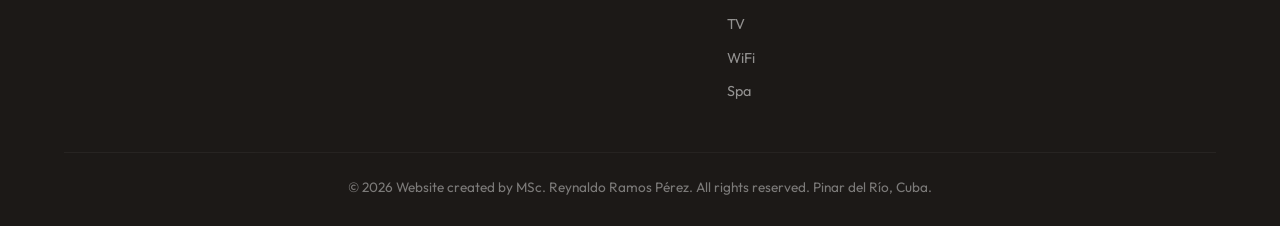
==== commit b4298d73: "rettete" ====
--- a/en/index.html
+++ b/en/index.html
@@ -18,8 +18,140 @@
   <link rel="manifest" href="../manifest.json">
   <link rel="icon" type="image/png" href="../icons/icon-192.png">
   <link rel="apple-touch-icon" href="../icons/icon-192.png">
+  <link rel="canonical" href="https://losramosdelrey.github.io/Momentos-de-Elizaberth/en/index.html">
+  <link rel="alternate" hreflang="es" href="https://losramosdelrey.github.io/Momentos-de-Elizaberth/">
+  <link rel="alternate" hreflang="en" href="https://losramosdelrey.github.io/Momentos-de-Elizaberth/en/index.html">
+  <link rel="alternate" hreflang="x-default" href="https://losramosdelrey.github.io/Momentos-de-Elizaberth/">
+  <meta property="og:site_name" content="Momentos">
+  <meta property="og:type" content="website">
+  <meta property="og:title" content="Momentos | Room Rental House">
+  <meta property="og:description" content="Momentos — Room rental with pool, billiards, food, drinks and full service. Book now. WhatsApp +1 (786) 826-6446">
+  <meta property="og:url" content="https://losramosdelrey.github.io/Momentos-de-Elizaberth/en/index.html">
+  <meta property="og:image" content="https://losramosdelrey.github.io/Momentos-de-Elizaberth/img/og-cover.jpg">
+  <meta property="og:image:width" content="1200">
+  <meta property="og:image:height" content="630">
+  <meta property="og:image:alt" content="Momentos - Room rental house">
+  <meta property="og:locale" content="en_US">
+  <meta property="og:locale:alternate" content="es_LA">
+  <meta name="twitter:card" content="summary_large_image">
+  <meta name="twitter:title" content="Momentos | Room Rental House">
+  <meta name="twitter:description" content="Momentos — Room rental with pool, billiards, food, drinks and full service. Book now. WhatsApp +1 (786) 826-6446">
+  <meta name="twitter:image" content="https://losramosdelrey.github.io/Momentos-de-Elizaberth/img/og-cover.jpg">
+  <script type="application/ld+json">
+  {
+    "@context": "https://schema.org",
+    "@graph": [
+      {
+        "@type": "WebSite",
+        "@id": "https://losramosdelrey.github.io/Momentos-de-Elizaberth/#website",
+        "url": "https://losramosdelrey.github.io/Momentos-de-Elizaberth/",
+        "name": "Momentos",
+        "inLanguage": [
+          "es",
+          "en"
+        ]
+      },
+      {
+        "@type": "LodgingBusiness",
+        "@id": "https://losramosdelrey.github.io/Momentos-de-Elizaberth/#lodging",
+        "name": "Momentos",
+        "alternateName": [
+          "Momentos de Elizaberth",
+          "Room Rent: Momentos"
+        ],
+        "description": "Room rental house with pool bar, Cuban food, billiards, sound, TV, WiFi and spa in Pinar del Río, Cuba.",
+        "url": "https://losramosdelrey.github.io/Momentos-de-Elizaberth/",
+        "image": "https://losramosdelrey.github.io/Momentos-de-Elizaberth/img/og-cover.jpg",
+        "logo": "https://losramosdelrey.github.io/Momentos-de-Elizaberth/icons/icon-512.png",
+        "telephone": "+17868266446",
+        "email": "momentos@gmail.com",
+        "address": {
+          "@type": "PostalAddress",
+          "addressLocality": "Pinar del Río",
+          "addressCountry": "CU"
+        },
+        "geo": {
+          "@type": "GeoCoordinates",
+          "latitude": 22.413028,
+          "longitude": -83.707778
+        },
+        "hasMap": "https://www.google.com/maps?q=22.413028,-83.707778",
+        "availableLanguage": [
+          "Spanish",
+          "English"
+        ],
+        "contactPoint": [
+          {
+            "@type": "ContactPoint",
+            "contactType": "reservations",
+            "telephone": "+17868266446",
+            "availableLanguage": [
+              "Spanish",
+              "English"
+            ]
+          },
+          {
+            "@type": "ContactPoint",
+            "contactType": "customer service",
+            "telephone": "+5355090405",
+            "availableLanguage": [
+              "Spanish"
+            ]
+          }
+        ],
+        "amenityFeature": [
+          {
+            "@type": "LocationFeatureSpecification",
+            "name": "Rooms with air conditioning",
+            "value": true
+          },
+          {
+            "@type": "LocationFeatureSpecification",
+            "name": "Pool bar",
+            "value": true
+          },
+          {
+            "@type": "LocationFeatureSpecification",
+            "name": "Cuban food",
+            "value": true
+          },
+          {
+            "@type": "LocationFeatureSpecification",
+            "name": "Bar, billiards and pool",
+            "value": true
+          },
+          {
+            "@type": "LocationFeatureSpecification",
+            "name": "Sound system",
+            "value": true
+          },
+          {
+            "@type": "LocationFeatureSpecification",
+            "name": "TV",
+            "value": true
+          },
+          {
+            "@type": "LocationFeatureSpecification",
+            "name": "WiFi",
+            "value": true
+          },
+          {
+            "@type": "LocationFeatureSpecification",
+            "name": "Spa",
+            "value": true
+          }
+        ],
+        "isPartOf": {
+          "@id": "https://losramosdelrey.github.io/Momentos-de-Elizaberth/#website"
+        }
+      }
+    ]
+  }
+  </script>
 </head>
 <body>
+  <a href="#main-content" class="skip-link">Skip to content</a>
+
   <nav class="navbar" id="navbar">
     <div class="nav-container">
       <a href="index.html" class="logo"><span class="logo-icon"><i class="fas fa-home"></i></span><span class="logo-text">Moment<span class="accent">os</span></span></a>
@@ -29,18 +161,18 @@
         <li><a href="services.html" class="nav-link">Services</a></li>
         <li><a href="contact.html" class="nav-link">Contact</a></li>
       </ul>
-      <div style="display:flex;align-items:center;gap:12px;">
+      <div class="nav-actions">
         <div class="lang-switcher">
           <a href="../index.html" class="lang-btn"><span class="flag-es"></span> ES</a>
           <a href="index.html" class="lang-btn active"><span class="flag-us"></span> EN</a>
         </div>
         <button type="button" class="nav-app" data-install aria-label="Download App"><i class="fas fa-download"></i><span>Download App</span></button>
-        <a href="https://wa.me/17868266446" target="_blank" rel="noopener" class="nav-cta"><i class="fab fa-whatsapp"></i> WhatsApp</a>
+        <a href="https://wa.me/17868266446?text=Hi%20Momentos%21%20%F0%9F%91%8B%20I%27d%20love%20to%20learn%20more%20about%20your%20rental%20home.%20Can%20you%20help%20me%20plan%20an%20unforgettable%20stay%3F" target="_blank" rel="noopener" class="nav-cta"><i class="fab fa-whatsapp"></i> WhatsApp</a>
       </div>
       <button class="hamburger" id="hamburger" aria-label="Menu"><span></span><span></span><span></span></button>
     </div>
   </nav>
-  <section class="hero">
+  <section id="main-content" class="hero">
     <div class="hero-bg"></div>
     <div class="hero-content" data-aos="fade-up">
       <div class="hero-badge"><i class="fas fa-star"></i> Your perfect getaway</div>
@@ -48,7 +180,7 @@
       <p class="hero-desc">Pool, billiards, home-cooked food, drinks and the comfort you deserve. Live experiences that stay with you.</p>
       <div class="hero-buttons">
         <a href="rooms.html" class="btn btn-coral btn-lg"><span>View Rooms</span><i class="fas fa-arrow-right"></i></a>
-        <a href="https://wa.me/17868266446?text=Hi%20Momentos,%20I%20want%20to%20book" target="_blank" class="btn btn-white btn-lg"><i class="fab fa-whatsapp"></i><span>Book Now</span></a>
+        <a href="https://wa.me/17868266446?text=Hi%20Momentos%21%20%F0%9F%8F%A0%20I%27d%20like%20to%20book%20a%20special%20stay.%20Can%20you%20help%20me%20find%20the%20perfect%20dates%3F" target="_blank" rel="noopener" class="btn btn-white btn-lg"><i class="fab fa-whatsapp"></i><span>Book Now</span></a>
       </div>
       <div class="hero-stats">
         <div class="stat"><span class="stat-num">8</span><span class="stat-label">Services</span></div>
@@ -123,7 +255,7 @@
       <div class="cta-content" data-aos="zoom-in">
         <h2>Ready for your next moment?</h2>
         <p>Book via WhatsApp or call us. We reply instantly.</p>
-        <a href="https://wa.me/17868266446" target="_blank" class="btn btn-coral btn-lg"><i class="fab fa-whatsapp"></i> Book on WhatsApp</a>
+        <a href="https://wa.me/17868266446?text=Hi%20Momentos%21%20%F0%9F%8F%A0%20I%27d%20like%20to%20book%20a%20special%20stay.%20Can%20you%20help%20me%20find%20the%20perfect%20dates%3F" target="_blank" rel="noopener" class="btn btn-coral btn-lg"><i class="fab fa-whatsapp"></i> Book on WhatsApp</a>
       </div>
     </div>
   </section>
@@ -134,11 +266,8 @@
         <div><h4>Links</h4><ul><li><a href="index.html">Home</a></li><li><a href="rooms.html">Rooms</a></li><li><a href="services.html">Services</a></li><li><a href="contact.html">Contact</a></li></ul></div>
         <div><h4>Services</h4><ul><li><a href="services.html#rooms">Rooms for Rest</a></li><li><a href="services.html#bar">Pool Bar</a></li><li><a href="services.html#food">Cuban Food</a></li><li><a href="services.html#pool">Bar · Billiards · Pool</a></li><li><a href="services.html#sound">Sound</a></li><li><a href="services.html#tv">TV</a></li><li><a href="services.html#wifi">WiFi</a></li><li><a href="services.html#spa">Spa</a></li></ul></div>
         <div class="footer-contact"><h4>Contact</h4><p><i class="fab fa-whatsapp"></i> +1 (786) 826-6446</p><p><i class="fas fa-mobile-alt"></i> +53 55090405</p><p><i class="fas fa-envelope"></i> momentos@gmail.com</p>
-          <div class="social-links" style="margin-top:14px;">
-            <a href="#" class="social-link"><i class="fab fa-facebook-f"></i></a>
-            <a href="#" class="social-link"><i class="fab fa-instagram"></i></a>
-            <a href="#" class="social-link"><i class="fab fa-linkedin-in"></i></a>
-            <a href="#" class="social-link"><i class="fab fa-youtube"></i></a>
+          <div class="social-links">
+            <a href="https://wa.me/17868266446?text=Hi%20Momentos%21%20%F0%9F%98%8A%20I%20saw%20your%20website%20and%20would%20like%20more%20information.%20Thank%20you%21" class="social-link" aria-label="WhatsApp" target="_blank" rel="noopener"><i class="fab fa-whatsapp"></i></a>
           </div>
         </div>
       </div>
@@ -146,7 +275,7 @@
     </div>
   </footer>
   <div class="float-btns">
-    <a href="https://wa.me/17868266446" target="_blank" class="float-btn float-wa"><i class="fab fa-whatsapp"></i></a>
+    <a href="https://wa.me/17868266446?text=Hi%20Momentos%21%20%E2%9C%A8%20I%27m%20interested%20in%20a%20unique%20experience%20with%20you.%20Do%20you%20have%20availability%3F" target="_blank" rel="noopener" class="float-btn float-wa"><i class="fab fa-whatsapp"></i></a>
     <a href="tel:+5355090405" class="float-btn float-call"><i class="fas fa-phone"></i></a>
     <button class="float-btn float-top" id="back-top"><i class="fas fa-chevron-up"></i></button>
   </div>
--- a/css/styles.css
+++ b/css/styles.css
@@ -673,3 +673,50 @@
 .c-ice { color:#b5e5fd; -webkit-text-fill-color:#b5e5fd; text-shadow:0 2px 12px rgba(3,58,85,.35); }
 .hero-title, .hero-title span { color:#d5f1ff; opacity:1; }
 .spa-banner { min-height:420px; }
+
+/* ===== Correcciones diseñador profesional (Oct 2026) ===== */
+.skip-link {
+  position: absolute;
+  top: -100px;
+  left: 16px;
+  z-index: 10000;
+  background: var(--teal-dark, #007ba8);
+  color: #fff;
+  padding: 12px 20px;
+  border-radius: 0 0 10px 10px;
+  font-weight: 600;
+  font-size: 0.9rem;
+  transition: top 0.2s ease;
+}
+.skip-link:focus {
+  top: 0;
+  outline: 3px solid var(--coral, #f97316);
+  outline-offset: 2px;
+}
+.nav-actions {
+  display: flex;
+  align-items: center;
+  gap: 12px;
+}
+.social-links a[href="#"],
+.social-links a[href=""] {
+  opacity: 0.45;
+  pointer-events: none;
+  cursor: default;
+}
+.price-note {
+  display: block;
+  font-size: 0.75rem;
+  color: var(--text-muted, #78716c);
+  font-weight: 400;
+  margin-top: 2px;
+}
+.room-price .price {
+  display: flex;
+  flex-direction: column;
+  align-items: flex-start;
+  line-height: 1.2;
+}
+@media (max-width: 480px) {
+  .nav-actions { gap: 6px; }
+}
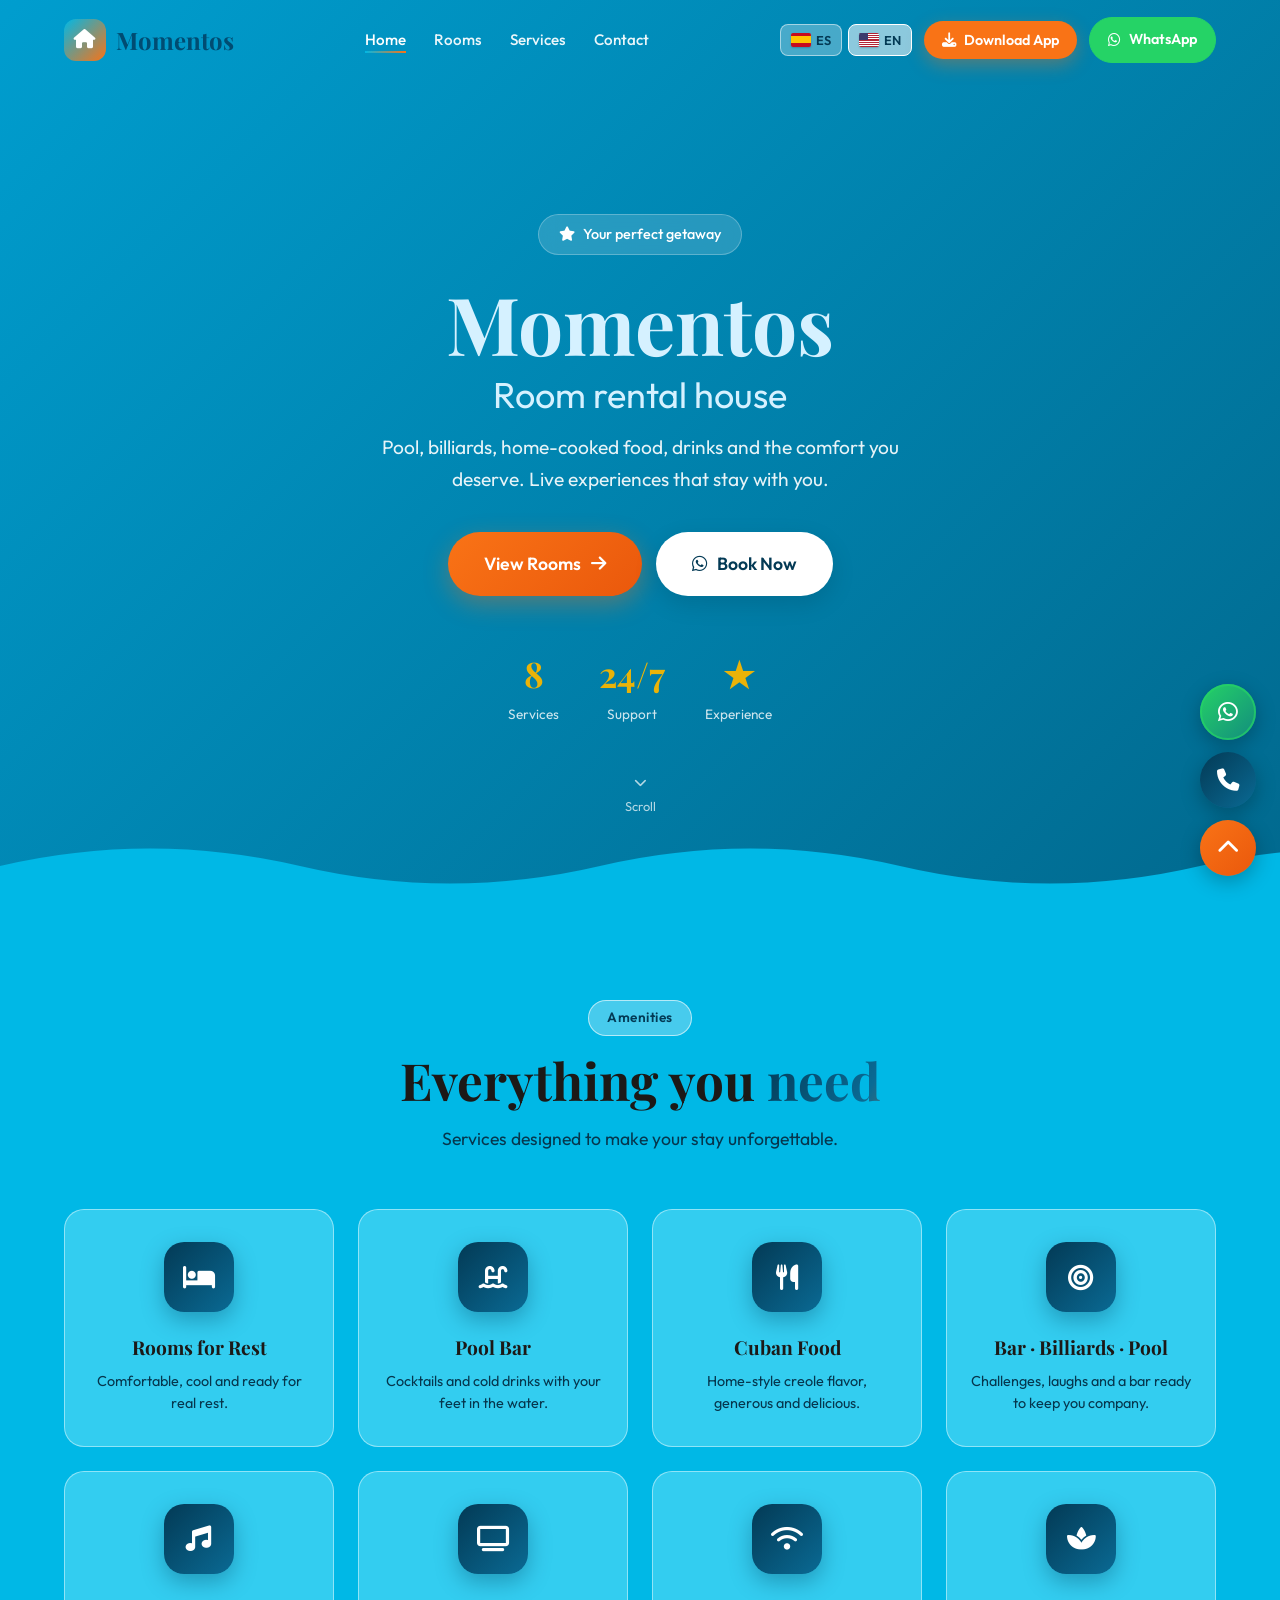
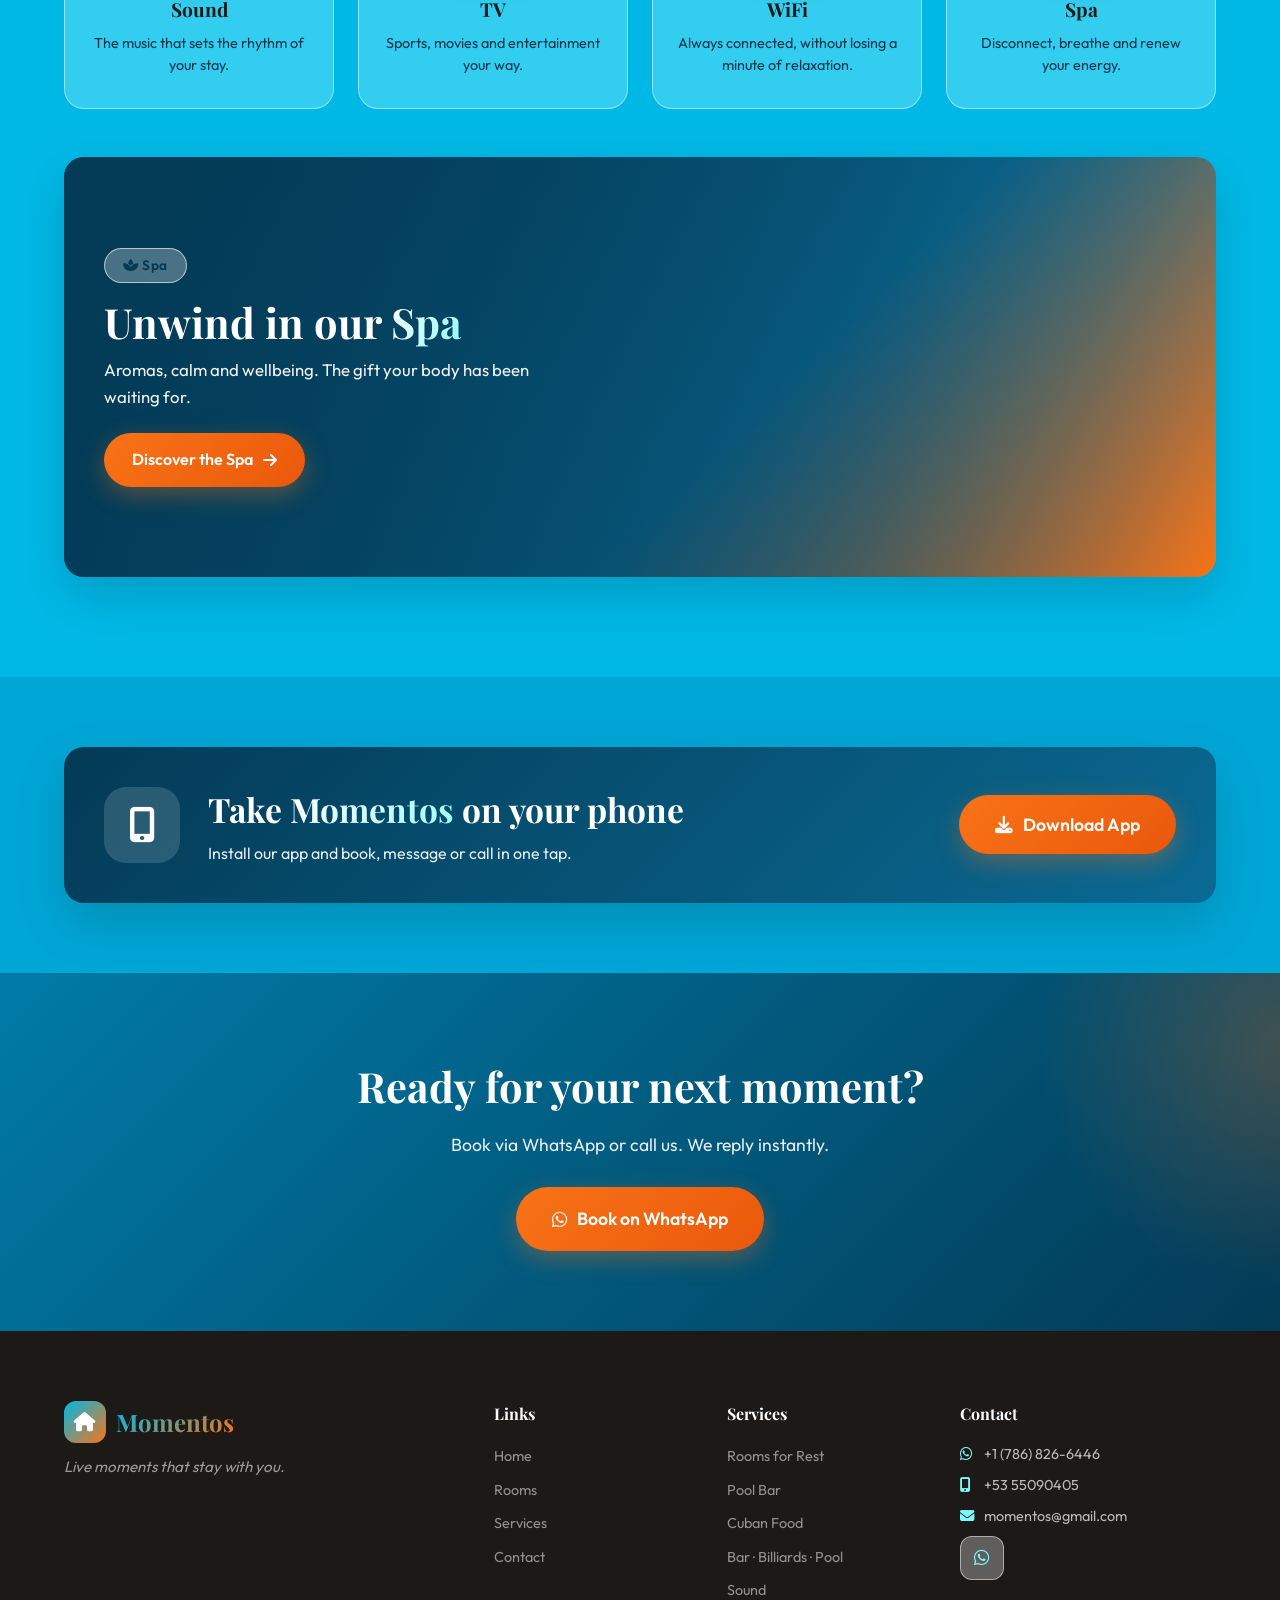
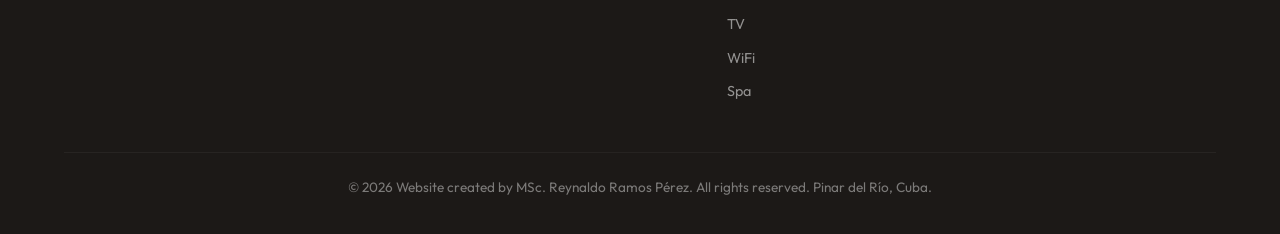
==== commit 8d1d27f0: "dfdsft66" ====
--- a/en/index.html
+++ b/en/index.html
@@ -2,7 +2,7 @@
 <html lang="en">
 <head>
   <meta charset="UTF-8">
-  <meta name="viewport" content="width=device-width, initial-scale=1.0">
+  <meta name="viewport" content="width=device-width, initial-scale=1.0, viewport-fit=cover">
   <meta name="description" content="Momentos — Room rental with pool, billiards, food, drinks and full service. Book now. WhatsApp +1 (786) 826-6446">
   <title>Momentos | Room Rental House</title>
   <link rel="preconnect" href="https://images.unsplash.com" crossorigin>
@@ -14,10 +14,15 @@
   <link href="https://unpkg.com/aos@2.3.1/dist/aos.css" rel="stylesheet">
   <link rel="preload" as="image" href="https://images.unsplash.com/photo-1571896349842-33c89424de2d?w=1400&q=75" fetchpriority="high">
   <link rel="stylesheet" href="../css/styles.css">
+    <meta name="apple-mobile-web-app-capable" content="yes">
+  <meta name="mobile-web-app-capable" content="yes">
+  <meta name="apple-mobile-web-app-status-bar-style" content="default">
+  <meta name="apple-mobile-web-app-title" content="Momentos">
+  <meta name="format-detection" content="telephone=no">
   <meta name="theme-color" content="#00b8e6">
   <link rel="manifest" href="../manifest.json">
   <link rel="icon" type="image/png" href="../icons/icon-192.png">
-  <link rel="apple-touch-icon" href="../icons/icon-192.png">
+  <link rel="apple-touch-icon" sizes="180x180" href="../icons/apple-touch-icon.png">
   <link rel="canonical" href="https://losramosdelrey.github.io/Momentos-de-Elizaberth/en/index.html">
   <link rel="alternate" hreflang="es" href="https://losramosdelrey.github.io/Momentos-de-Elizaberth/">
   <link rel="alternate" hreflang="en" href="https://losramosdelrey.github.io/Momentos-de-Elizaberth/en/index.html">
--- a/css/styles.css
+++ b/css/styles.css
@@ -720,3 +720,22 @@
 @media (max-width: 480px) {
   .nav-actions { gap: 6px; }
 }
+
+/* ===== Ajustes iPhone / Safari iOS ===== */
+html { -webkit-text-size-adjust:100%; text-size-adjust:100%; }
+a, button { -webkit-tap-highlight-color:rgba(0,184,230,.18); }
+.navbar.scrolled, .nav-links, .install-modal, .hero-stats-card { -webkit-backdrop-filter:blur(14px); }
+.form-group input, .form-group textarea, .form-group select { -webkit-appearance:none; border-radius:12px; }
+/* Altura real en Safari (la barra de direcciones ya no recorta el hero ni el menú) */
+@supports (height:100svh) { .hero { min-height:100svh; } }
+@media (max-width:768px) {
+  @supports (height:100dvh) { .nav-links { height:100dvh; } }
+  .nav-links { padding-bottom:calc(40px + env(safe-area-inset-bottom,0px)); overflow-y:auto; -webkit-overflow-scrolling:touch; }
+  .hamburger { width:44px; height:44px; padding:9px 9px; justify-content:center; box-sizing:border-box; }
+}
+/* Zonas seguras: notch en horizontal y barra inferior */
+.nav-container { padding-left:max(24px, env(safe-area-inset-left,0px)); padding-right:max(24px, env(safe-area-inset-right,0px)); }
+@media (max-width:768px) { .nav-container { padding-left:max(16px, env(safe-area-inset-left,0px)); padding-right:max(16px, env(safe-area-inset-right,0px)); } }
+.float-btns { bottom:calc(24px + env(safe-area-inset-bottom,0px)); right:calc(24px + env(safe-area-inset-right,0px)); }
+@media (max-width:480px) { .float-btns { bottom:calc(16px + env(safe-area-inset-bottom,0px)); right:calc(16px + env(safe-area-inset-right,0px)); } }
+.footer-bottom { padding-bottom:calc(8px + env(safe-area-inset-bottom,0px)); }
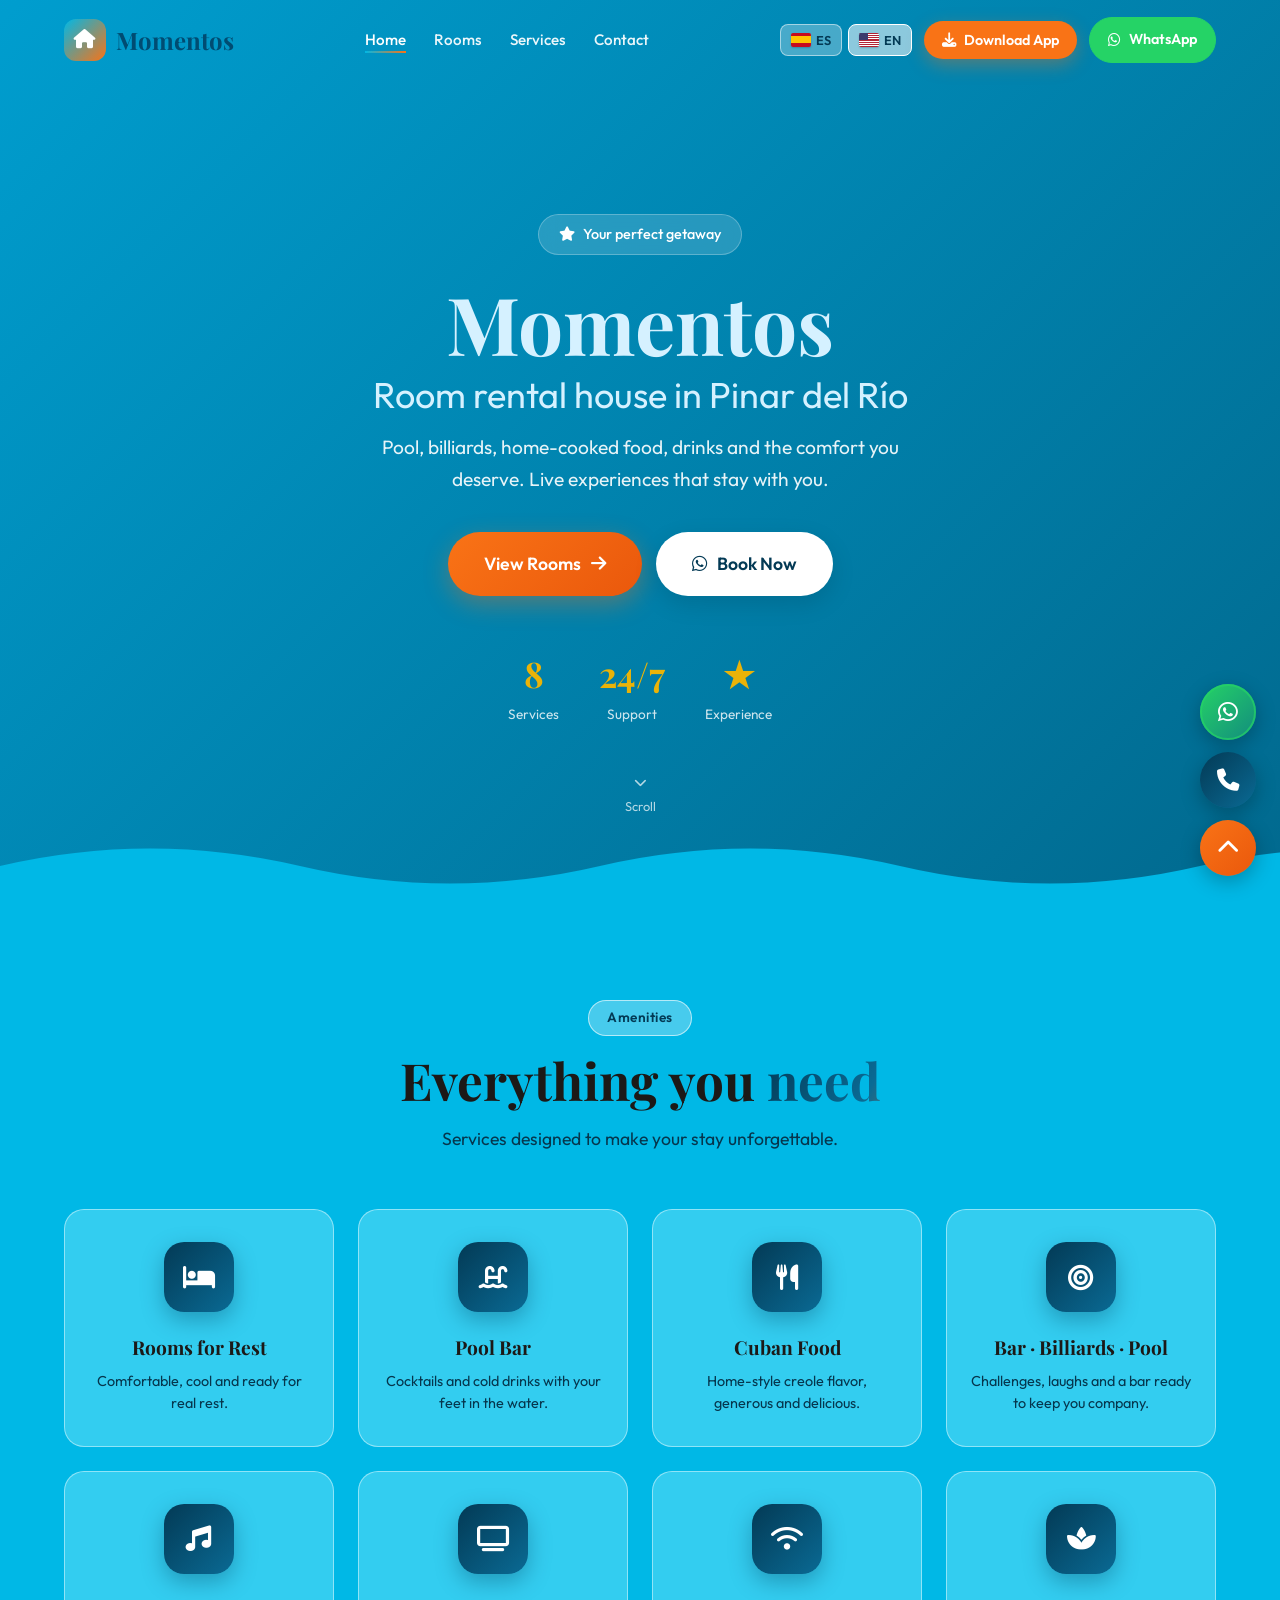
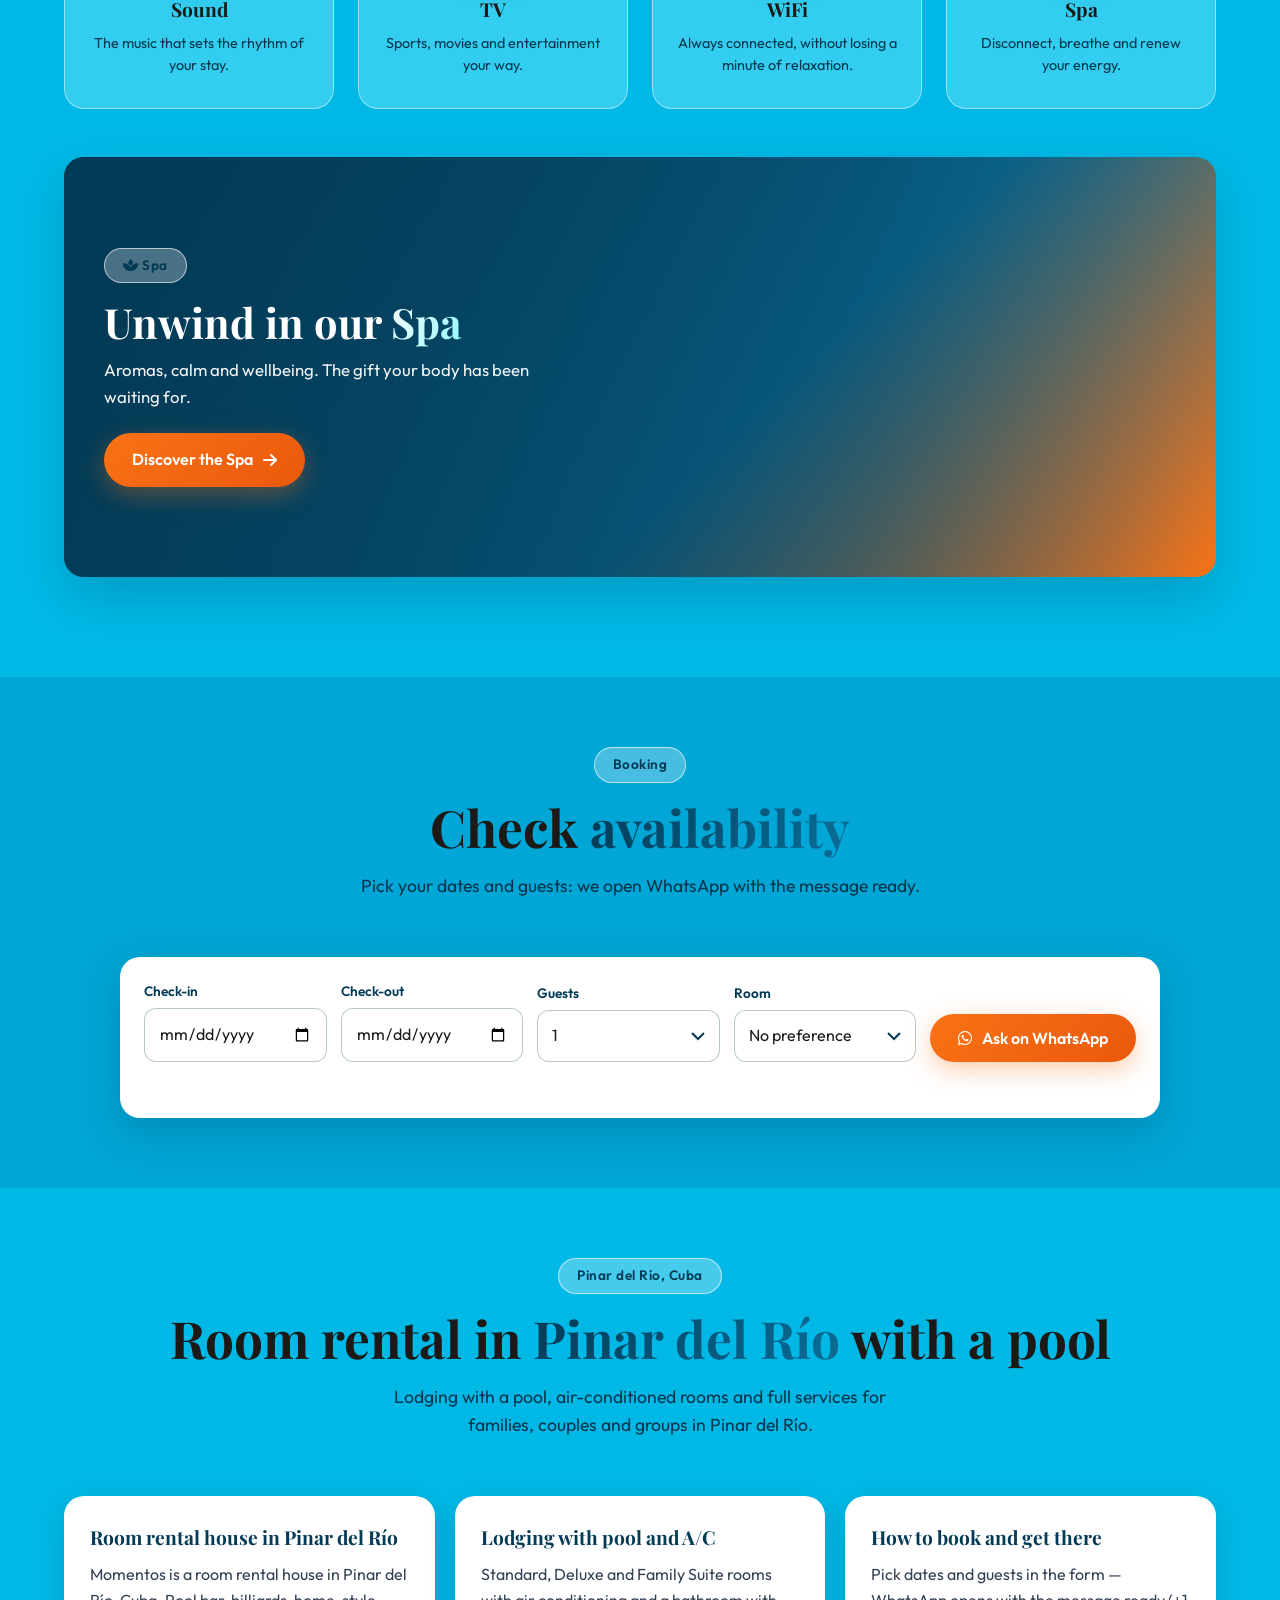
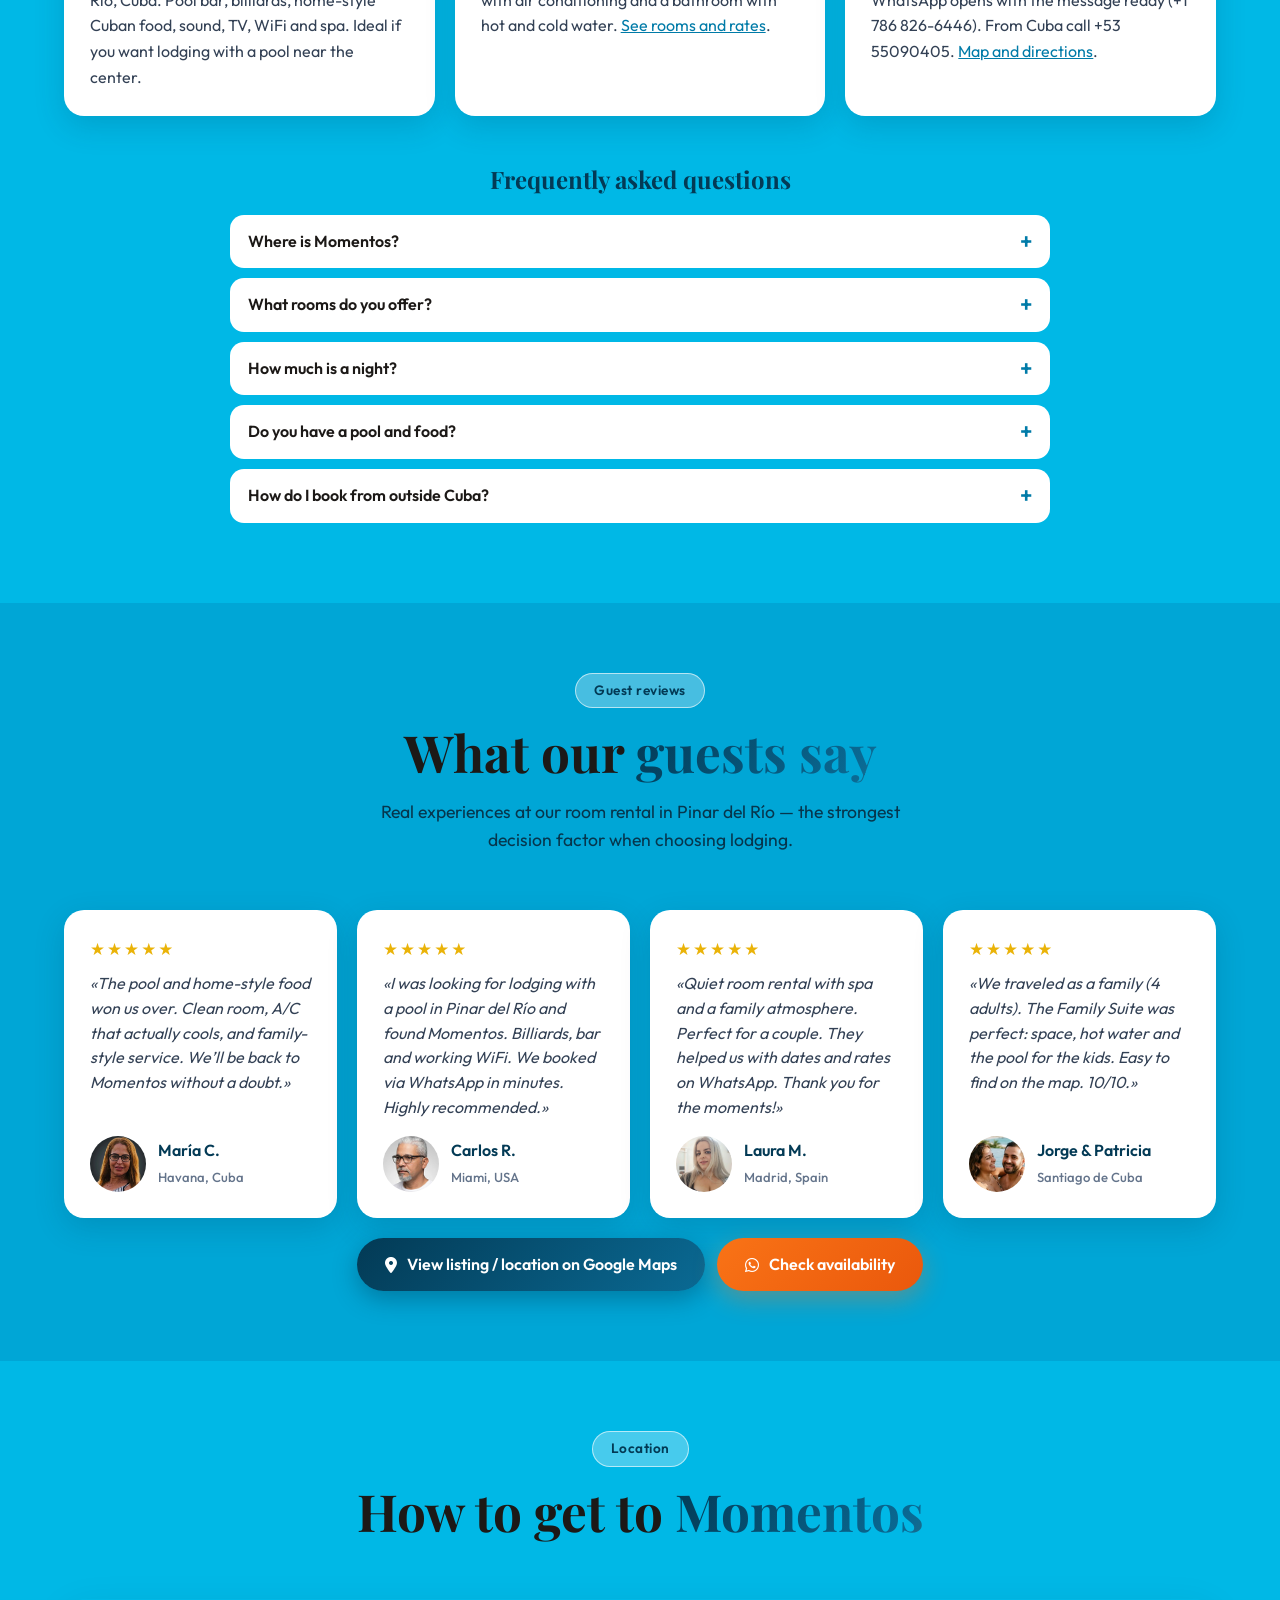
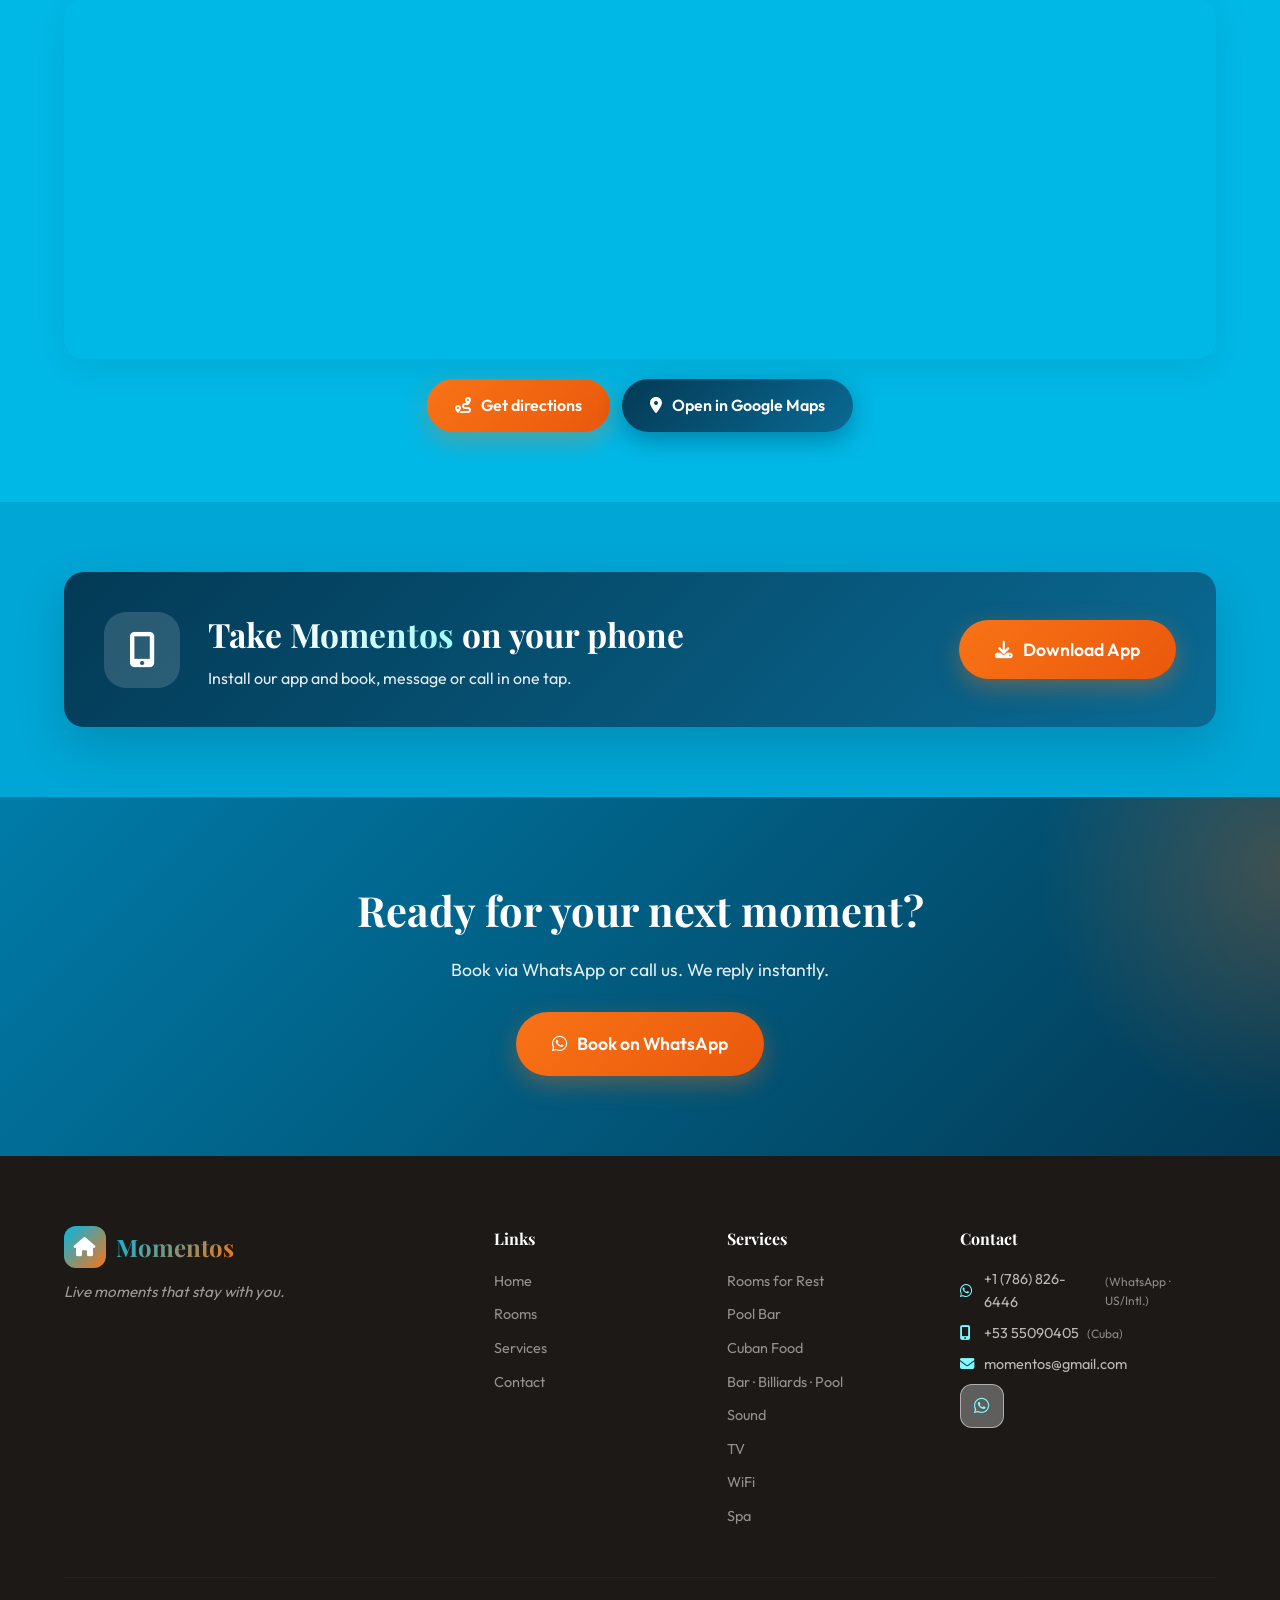
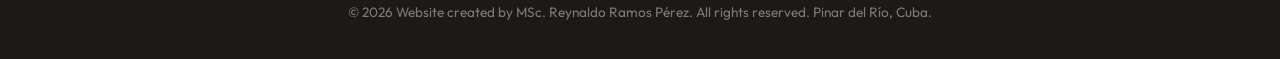
==== commit 0f4e1edb: "vfd333" ====
--- a/en/index.html
+++ b/en/index.html
@@ -3,16 +3,16 @@
 <head>
   <meta charset="UTF-8">
   <meta name="viewport" content="width=device-width, initial-scale=1.0, viewport-fit=cover">
-  <meta name="description" content="Momentos — Room rental with pool, billiards, food, drinks and full service. Book now. WhatsApp +1 (786) 826-6446">
-  <title>Momentos | Room Rental House</title>
+  <meta name="description" content="Room rental house in Pinar del Río, Cuba: air-conditioned rooms, pool, billiards, Cuban food and spa. Ask for dates on WhatsApp.">
+  <title>Room Rental in Pinar del Río, Cuba, with Pool | Momentos</title>
   <link rel="preconnect" href="https://images.unsplash.com" crossorigin>
   <link rel="preconnect" href="https://cdnjs.cloudflare.com" crossorigin>
   <link rel="preconnect" href="https://fonts.googleapis.com">
   <link rel="preconnect" href="https://fonts.gstatic.com" crossorigin>
-  <link href="https://fonts.googleapis.com/css2?family=Playfair+Display:wght@500;600;700&family=Outfit:wght@300;400;500;600;700&display=swap" rel="stylesheet">
-  <link rel="stylesheet" href="https://cdnjs.cloudflare.com/ajax/libs/font-awesome/6.5.1/css/all.min.css">
+  <link rel="stylesheet" href="https://fonts.googleapis.com/css2?family=Playfair+Display:wght@500;600;700&family=Outfit:wght@300;400;500;600;700&display=swap" media="print" onload="this.media='all'"><noscript><link rel="stylesheet" href="https://fonts.googleapis.com/css2?family=Playfair+Display:wght@500;600;700&family=Outfit:wght@300;400;500;600;700&display=swap"></noscript>
+  <link rel="stylesheet" href="https://cdnjs.cloudflare.com/ajax/libs/font-awesome/6.5.1/css/all.min.css" media="print" onload="this.media='all'"><noscript><link rel="stylesheet" href="https://cdnjs.cloudflare.com/ajax/libs/font-awesome/6.5.1/css/all.min.css"></noscript>
   <link href="https://unpkg.com/aos@2.3.1/dist/aos.css" rel="stylesheet">
-  <link rel="preload" as="image" href="https://images.unsplash.com/photo-1571896349842-33c89424de2d?w=1400&q=75" fetchpriority="high">
+  <link rel="preload" as="image" href="https://images.unsplash.com/photo-1571896349842-33c89424de2d?w=1400&q=75&auto=format" fetchpriority="high">
   <link rel="stylesheet" href="../css/styles.css">
     <meta name="apple-mobile-web-app-capable" content="yes">
   <meta name="mobile-web-app-capable" content="yes">
@@ -29,8 +29,8 @@
   <link rel="alternate" hreflang="x-default" href="https://losramosdelrey.github.io/Momentos-de-Elizaberth/">
   <meta property="og:site_name" content="Momentos">
   <meta property="og:type" content="website">
-  <meta property="og:title" content="Momentos | Room Rental House">
-  <meta property="og:description" content="Momentos — Room rental with pool, billiards, food, drinks and full service. Book now. WhatsApp +1 (786) 826-6446">
+  <meta property="og:title" content="Room Rental in Pinar del Río, Cuba, with Pool | Momentos">
+  <meta property="og:description" content="Room rental house in Pinar del Río, Cuba: air-conditioned rooms, pool, billiards, Cuban food and spa. Ask for dates on WhatsApp.">
   <meta property="og:url" content="https://losramosdelrey.github.io/Momentos-de-Elizaberth/en/index.html">
   <meta property="og:image" content="https://losramosdelrey.github.io/Momentos-de-Elizaberth/img/og-cover.jpg">
   <meta property="og:image:width" content="1200">
@@ -39,8 +39,8 @@
   <meta property="og:locale" content="en_US">
   <meta property="og:locale:alternate" content="es_LA">
   <meta name="twitter:card" content="summary_large_image">
-  <meta name="twitter:title" content="Momentos | Room Rental House">
-  <meta name="twitter:description" content="Momentos — Room rental with pool, billiards, food, drinks and full service. Book now. WhatsApp +1 (786) 826-6446">
+  <meta name="twitter:title" content="Room Rental in Pinar del Río, Cuba, with Pool | Momentos">
+  <meta name="twitter:description" content="Room rental house in Pinar del Río, Cuba: air-conditioned rooms, pool, billiards, Cuban food and spa. Ask for dates on WhatsApp.">
   <meta name="twitter:image" content="https://losramosdelrey.github.io/Momentos-de-Elizaberth/img/og-cover.jpg">
   <script type="application/ld+json">
   {
@@ -153,6 +153,55 @@
     ]
   }
   </script>
+<script type="application/ld+json">
+{
+  "@context": "https://schema.org",
+  "@type": "FAQPage",
+  "inLanguage": "en",
+  "mainEntity": [
+    {
+      "@type": "Question",
+      "name": "Where is Momentos?",
+      "acceptedAnswer": {
+        "@type": "Answer",
+        "text": "Momentos is in Pinar del Río, Cuba (Plus Code C77R+4VX). Use the “Get directions” button on this page to open the route in Google Maps."
+      }
+    },
+    {
+      "@type": "Question",
+      "name": "What rooms do you offer?",
+      "acceptedAnswer": {
+        "@type": "Answer",
+        "text": "We have Standard, Deluxe and Family Suite rooms, with air conditioning and a bathroom with hot and cold water."
+      }
+    },
+    {
+      "@type": "Question",
+      "name": "How much is a night?",
+      "acceptedAnswer": {
+        "@type": "Answer",
+        "text": "The rate depends on the room and the dates. Message us on WhatsApp and we will reply with the rate and availability."
+      }
+    },
+    {
+      "@type": "Question",
+      "name": "Do you have a pool and food?",
+      "acceptedAnswer": {
+        "@type": "Answer",
+        "text": "Yes. We offer a pool bar, home-style Cuban food, billiards, sound, TV, WiFi and a spa."
+      }
+    },
+    {
+      "@type": "Question",
+      "name": "How do I book from outside Cuba?",
+      "acceptedAnswer": {
+        "@type": "Answer",
+        "text": "Choose your dates and guests in the booking form or message us on WhatsApp at +1 (786) 826-6446."
+      }
+    }
+  ]
+}
+</script>
 </head>
 <body>
   <a href="#main-content" class="skip-link">Skip to content</a>
@@ -181,7 +230,7 @@
     <div class="hero-bg"></div>
     <div class="hero-content" data-aos="fade-up">
       <div class="hero-badge"><i class="fas fa-star"></i> Your perfect getaway</div>
-      <h1 class="hero-title">Momentos<span>Room rental house</span></h1>
+      <h1 class="hero-title">Momentos<span>Room rental house in Pinar del Río</span></h1>
       <p class="hero-desc">Pool, billiards, home-cooked food, drinks and the comfort you deserve. Live experiences that stay with you.</p>
       <div class="hero-buttons">
         <a href="rooms.html" class="btn btn-coral btn-lg"><span>View Rooms</span><i class="fas fa-arrow-right"></i></a>
@@ -244,9 +293,113 @@
           <p>Disconnect, breathe and renew your energy.</p>
         </a>
       </div>
-      <a class="spa-banner" href="services.html#spa" data-aos="fade-up"><img src="https://images.unsplash.com/photo-1544161515-4ab6ce6db874?w=1000&q=80" alt="Spa Momentos" loading="lazy" onerror="this.style.display='none'">
+      <a class="spa-banner" href="services.html#spa" data-aos="fade-up"><img src="https://images.unsplash.com/photo-1544161515-4ab6ce6db874?w=1000&q=80&auto=format" alt="Spa Momentos" loading="lazy" onerror="this.style.display='none'">
         <div class="spa-in"><span class="section-tag"><i class="fas fa-spa"></i> Spa</span><h3>Unwind in our <span class="gradient-text">Spa</span></h3><p>Aromas, calm and wellbeing. The gift your body has been waiting for.</p><span class="btn btn-coral">Discover the Spa <i class="fas fa-arrow-right"></i></span></div></a>
     
+    </div>
+  </section>
+
+  <section class="booking" id="reservar">
+    <div class="container">
+      <div class="section-header" data-aos="fade-up">
+        <span class="section-tag">Booking</span>
+        <h2 class="section-title">Check <span class="gradient-text">availability</span></h2>
+        <p class="section-desc">Pick your dates and guests: we open WhatsApp with the message ready.</p>
+      </div>
+      <form class="booking-form" data-booking novalidate data-aos="fade-up">
+        <div class="bk-field"><label for="bk-in">Check-in</label><input type="date" id="bk-in" name="in" required></div>
+        <div class="bk-field"><label for="bk-out">Check-out</label><input type="date" id="bk-out" name="out" required></div>
+        <div class="bk-field"><label for="bk-guests">Guests</label><select id="bk-guests" name="guests"><option value="1">1</option><option value="2">2</option><option value="3">3</option><option value="4">4</option><option value="5">5</option><option value="6">6</option><option value="7">7</option><option value="8">8</option><option value="9">9</option><option value="10">10</option></select></div>
+        <div class="bk-field"><label for="bk-room">Room</label><select id="bk-room" name="room"><option value="">No preference</option><option>Standard</option><option>Deluxe</option><option>Family Suite</option></select></div>
+        <button type="submit" class="btn btn-coral"><i class="fab fa-whatsapp"></i><span>Ask on WhatsApp</span></button>
+        <p class="booking-error" role="alert" aria-live="polite"></p>
+      </form>
+    </div>
+  </section>
+
+  <section class="seo-block" id="pinar-del-rio">
+    <div class="container">
+      <div class="section-header" data-aos="fade-up">
+        <span class="section-tag">Pinar del Río, Cuba</span>
+        <h2 class="section-title">Room rental in <span class="gradient-text">Pinar del Río</span> with a pool</h2>
+        <p class="section-desc">Lodging with a pool, air-conditioned rooms and full services for families, couples and groups in Pinar del Río.</p>
+      </div>
+      <div class="seo-grid" data-aos="fade-up">
+        <article class="panel">
+          <h3>Room rental house in Pinar del Río</h3>
+          <p>Momentos is a room rental house in Pinar del Río, Cuba. Pool bar, billiards, home-style Cuban food, sound, TV, WiFi and spa. Ideal if you want lodging with a pool near the center.</p>
+        </article>
+        <article class="panel">
+          <h3>Lodging with pool and A/C</h3>
+          <p>Standard, Deluxe and Family Suite rooms with air conditioning and a bathroom with hot and cold water. <a href="rooms.html">See rooms and rates</a>.</p>
+        </article>
+        <article class="panel">
+          <h3>How to book and get there</h3>
+          <p>Pick dates and guests in the form — WhatsApp opens with the message ready (+1 786 826-6446). From Cuba call +53 55090405. <a href="#como-llegar">Map and directions</a>.</p>
+        </article>
+      </div>
+      <div class="faq" data-aos="fade-up"><h3>Frequently asked questions</h3><details><summary>Where is Momentos?</summary><p>Momentos is in Pinar del Río, Cuba (Plus Code C77R+4VX). Use the “Get directions” button on this page to open the route in Google Maps.</p></details><details><summary>What rooms do you offer?</summary><p>We have Standard, Deluxe and Family Suite rooms, with air conditioning and a bathroom with hot and cold water.</p></details><details><summary>How much is a night?</summary><p>The rate depends on the room and the dates. Message us on WhatsApp and we will reply with the rate and availability.</p></details><details><summary>Do you have a pool and food?</summary><p>Yes. We offer a pool bar, home-style Cuban food, billiards, sound, TV, WiFi and a spa.</p></details><details><summary>How do I book from outside Cuba?</summary><p>Choose your dates and guests in the booking form or message us on WhatsApp at +1 (786) 826-6446.</p></details></div>
+    </div>
+  </section>
+
+  <section class="testimonials" id="opiniones">
+    <div class="container">
+      <div class="section-header" data-aos="fade-up">
+        <span class="section-tag">Guest reviews</span>
+        <h2 class="section-title">What our <span class="gradient-text">guests say</span></h2>
+        <p class="section-desc">Real experiences at our room rental in Pinar del Río — the strongest decision factor when choosing lodging.</p>
+      </div>
+      <div class="t-grid">
+        <figure class="panel t-card" data-aos="fade-up" data-aos-delay="50">
+          <div class="t-stars" aria-hidden="true">★★★★★</div>
+          <blockquote>«The pool and home-style food won us over. Clean room, A/C that actually cools, and family-style service. We’ll be back to Momentos without a doubt.»</blockquote>
+          <figcaption>
+            <img class="t-avatar" src="../images/banners/testimonios/cuca.webp" width="56" height="56" alt="" loading="lazy" decoding="async">
+            <span>María C.<br><small>Havana, Cuba</small></span>
+          </figcaption>
+        </figure>
+        <figure class="panel t-card" data-aos="fade-up" data-aos-delay="100">
+          <div class="t-stars" aria-hidden="true">★★★★★</div>
+          <blockquote>«I was looking for lodging with a pool in Pinar del Río and found Momentos. Billiards, bar and working WiFi. We booked via WhatsApp in minutes. Highly recommended.»</blockquote>
+          <figcaption>
+            <img class="t-avatar" src="../images/banners/testimonios/hombre.webp" width="56" height="56" alt="" loading="lazy" decoding="async">
+            <span>Carlos R.<br><small>Miami, USA</small></span>
+          </figcaption>
+        </figure>
+        <figure class="panel t-card" data-aos="fade-up" data-aos-delay="150">
+          <div class="t-stars" aria-hidden="true">★★★★★</div>
+          <blockquote>«Quiet room rental with spa and a family atmosphere. Perfect for a couple. They helped us with dates and rates on WhatsApp. Thank you for the moments!»</blockquote>
+          <figcaption>
+            <img class="t-avatar" src="../images/banners/testimonios/rubia.webp" width="56" height="56" alt="" loading="lazy" decoding="async">
+            <span>Laura M.<br><small>Madrid, Spain</small></span>
+          </figcaption>
+        </figure>
+        <figure class="panel t-card" data-aos="fade-up" data-aos-delay="200">
+          <div class="t-stars" aria-hidden="true">★★★★★</div>
+          <blockquote>«We traveled as a family (4 adults). The Family Suite was perfect: space, hot water and the pool for the kids. Easy to find on the map. 10/10.»</blockquote>
+          <figcaption>
+            <img class="t-avatar" src="../images/banners/testimonios/pareja.webp" width="56" height="56" alt="" loading="lazy" decoding="async">
+            <span>Jorge &amp; Patricia<br><small>Santiago de Cuba</small></span>
+          </figcaption>
+        </figure>
+      </div>
+      <p class="map-actions">
+        <a class="btn btn-primary" target="_blank" rel="noopener" href="https://www.google.com/maps/search/?api=1&query=22.413028,-83.707778"><i class="fas fa-location-dot"></i> View listing / location on Google Maps</a>
+        <a class="btn btn-coral" href="#reservar"><i class="fab fa-whatsapp"></i> Check availability</a>
+      </p>
+    </div>
+  </section>
+
+  <section class="home-map" id="como-llegar">
+    <div class="container">
+      <div class="section-header" data-aos="fade-up"><span class="section-tag">Location</span><h2 class="section-title">How to get to <span class="gradient-text">Momentos</span></h2></div>
+      <div class="map-wrap" data-aos="fade-up">
+        <iframe src="https://www.google.com/maps?q=22.413028,-83.707778&hl=en&z=16&output=embed" allowfullscreen="" loading="lazy" referrerpolicy="no-referrer-when-downgrade" title="How to get to Momentos"></iframe>
+      </div>
+      <p class="map-actions">
+        <a class="btn btn-coral" target="_blank" rel="noopener" href="https://www.google.com/maps/dir/?api=1&destination=22.413028,-83.707778&travelmode=driving"><i class="fas fa-route"></i> Get directions</a>
+        <a class="btn btn-primary" target="_blank" rel="noopener" href="https://www.google.com/maps/search/?api=1&query=22.413028,-83.707778"><i class="fas fa-location-dot"></i> Open in Google Maps</a>
+      </p>
     </div>
   </section>
 
@@ -270,7 +423,7 @@
         <div><a href="index.html" class="logo"><span class="logo-icon"><i class="fas fa-home"></i></span><span class="logo-text">Moment<span class="accent">os</span></span></a><p class="footer-slogan">Live moments that stay with you.</p></div>
         <div><h4>Links</h4><ul><li><a href="index.html">Home</a></li><li><a href="rooms.html">Rooms</a></li><li><a href="services.html">Services</a></li><li><a href="contact.html">Contact</a></li></ul></div>
         <div><h4>Services</h4><ul><li><a href="services.html#rooms">Rooms for Rest</a></li><li><a href="services.html#bar">Pool Bar</a></li><li><a href="services.html#food">Cuban Food</a></li><li><a href="services.html#pool">Bar · Billiards · Pool</a></li><li><a href="services.html#sound">Sound</a></li><li><a href="services.html#tv">TV</a></li><li><a href="services.html#wifi">WiFi</a></li><li><a href="services.html#spa">Spa</a></li></ul></div>
-        <div class="footer-contact"><h4>Contact</h4><p><i class="fab fa-whatsapp"></i> +1 (786) 826-6446</p><p><i class="fas fa-mobile-alt"></i> +53 55090405</p><p><i class="fas fa-envelope"></i> momentos@gmail.com</p>
+        <div class="footer-contact"><h4>Contact</h4><p><i class="fab fa-whatsapp"></i> <a href="tel:+17868266446">+1 (786) 826-6446</a> <small>(WhatsApp · US/Intl.)</small></p><p><i class="fas fa-mobile-alt"></i> <a href="tel:+5355090405">+53 55090405</a> <small>(Cuba)</small></p><p><i class="fas fa-envelope"></i> momentos@gmail.com</p>
           <div class="social-links">
             <a href="https://wa.me/17868266446?text=Hi%20Momentos%21%20%F0%9F%98%8A%20I%20saw%20your%20website%20and%20would%20like%20more%20information.%20Thank%20you%21" class="social-link" aria-label="WhatsApp" target="_blank" rel="noopener"><i class="fab fa-whatsapp"></i></a>
           </div>
@@ -281,7 +434,13 @@
   </footer>
   <div class="float-btns">
     <a href="https://wa.me/17868266446?text=Hi%20Momentos%21%20%E2%9C%A8%20I%27m%20interested%20in%20a%20unique%20experience%20with%20you.%20Do%20you%20have%20availability%3F" target="_blank" rel="noopener" class="float-btn float-wa"><i class="fab fa-whatsapp"></i></a>
-    <a href="tel:+5355090405" class="float-btn float-call"><i class="fas fa-phone"></i></a>
+    <div class="call-wrap">
+      <button type="button" class="float-btn float-call" id="call-toggle" aria-label="Call us" aria-expanded="false" aria-controls="call-menu"><i class="fas fa-phone"></i></button>
+      <div class="call-menu" id="call-menu" hidden>
+        <a href="tel:+5355090405"><i class="fas fa-phone"></i><span><b>From Cuba</b>+53 55090405</span></a>
+        <a href="tel:+17868266446"><i class="fab fa-whatsapp"></i><span><b>From the US / other countries</b>+1 (786) 826-6446</span></a>
+      </div>
+    </div>
     <button class="float-btn float-top" id="back-top"><i class="fas fa-chevron-up"></i></button>
   </div>
   <script src="https://unpkg.com/aos@2.3.1/dist/aos.js" defer></script>
--- a/css/styles.css
+++ b/css/styles.css
@@ -169,7 +169,7 @@
 }
 .hero-bg {
   position:absolute; inset:0; z-index:0;
-  background: url('https://images.unsplash.com/photo-1571896349842-33c89424de2d?w=1400&q=75') center/cover no-repeat;
+  background: url('https://images.unsplash.com/photo-1571896349842-33c89424de2d?w=1400&q=75&auto=format') center/cover no-repeat;
 }
 .hero-bg::after {
   content:''; position:absolute; inset:0;
@@ -739,3 +739,56 @@
 .float-btns { bottom:calc(24px + env(safe-area-inset-bottom,0px)); right:calc(24px + env(safe-area-inset-right,0px)); }
 @media (max-width:480px) { .float-btns { bottom:calc(16px + env(safe-area-inset-bottom,0px)); right:calc(16px + env(safe-area-inset-right,0px)); } }
 .footer-bottom { padding-bottom:calc(8px + env(safe-area-inset-bottom,0px)); }
+
+/* ===== Reserva por fechas, SEO, opiniones, mapa y menú de llamada ===== */
+.booking, .seo-block, .testimonials, .home-map { padding:70px 0; }
+.booking { background:#00a6d6; } .seo-block { background:#00b8e6; } .testimonials { background:#00a6d6; } .home-map { background:#00b8e6; }
+.testimonials[hidden] { display:none; }
+.panel { background:#fff; color:var(--dark); border-radius:var(--radius); padding:26px; box-shadow:0 10px 30px rgba(3,58,85,.18); }
+.panel h3 { color:#033a55; font-family:var(--font-display); font-size:1.2rem; margin-bottom:10px; }
+.panel p, .panel blockquote { color:#334155; line-height:1.6; }
+.panel a { color:#007ba8; text-decoration:underline; }
+
+.booking-form { display:grid; grid-template-columns:repeat(4,minmax(0,1fr)) auto; gap:14px; align-items:end; max-width:1040px; margin:0 auto; background:#fff; color:var(--dark); padding:24px; border-radius:var(--radius); box-shadow:0 14px 40px rgba(3,58,85,.25); }
+.bk-field label { display:block; font-weight:600; font-size:.85rem; color:#033a55; margin-bottom:6px; }
+.bk-field input, .bk-field select { display:block; width:100%; min-width:0; min-height:48px; padding:12px 14px; font:inherit; font-size:1rem; color:var(--dark); background:#fff; border:1px solid rgba(3,58,85,.28); border-radius:12px; -webkit-appearance:none; appearance:none; }
+.bk-field select { padding-right:38px; background-image:url("data:image/svg+xml,%3Csvg xmlns='http://www.w3.org/2000/svg' width='14' height='9' viewBox='0 0 14 9'%3E%3Cpath d='M1 1l6 6 6-6' fill='none' stroke='%23033a55' stroke-width='2'/%3E%3C/svg%3E"); background-repeat:no-repeat; background-position:right 14px center; }
+.bk-field input:focus, .bk-field select:focus { outline:none; border-color:#033a55; box-shadow:0 0 0 3px rgba(3,58,85,.18); }
+.booking-error { grid-column:1/-1; min-height:1.2em; margin:0; color:#b91c1c; font-weight:600; font-size:.95rem; }
+.booking-form .btn { min-height:48px; justify-content:center; max-width:none; width:auto; }
+
+.seo-grid { display:grid; grid-template-columns:repeat(3,minmax(0,1fr)); gap:20px; }
+.faq { max-width:820px; margin:44px auto 0; }
+.faq h3 { color:#033a55; text-align:center; font-family:var(--font-display); font-size:1.5rem; margin-bottom:16px; }
+.faq details { background:#fff; border-radius:14px; margin-bottom:10px; color:var(--dark); }
+.faq summary { cursor:pointer; list-style:none; min-height:48px; padding:14px 48px 14px 18px; font-weight:600; position:relative; display:flex; align-items:center; }
+.faq summary::-webkit-details-marker { display:none; }
+.faq summary::after { content:'+'; position:absolute; right:18px; font-size:1.4rem; color:#007ba8; }
+.faq details[open] summary::after { content:'–'; }
+.faq details p { padding:0 18px 16px; color:#334155; line-height:1.6; }
+
+.t-grid { display:grid; grid-template-columns:repeat(auto-fit,minmax(240px,1fr)); gap:20px; }
+.t-card { margin:0; display:flex; flex-direction:column; }
+.t-stars { color:#eab308; letter-spacing:2px; margin-bottom:8px; font-size:1.05rem; }
+.t-card blockquote { margin:0 0 16px; font-style:italic; flex:1; line-height:1.55; }
+.t-card figcaption { font-weight:600; color:#033a55; display:flex; align-items:center; gap:12px; margin-top:auto; }
+.t-card figcaption small { font-weight:500; color:#64748b; font-size:.82rem; }
+.t-avatar { width:56px; height:56px; border-radius:50%; object-fit:cover; flex-shrink:0; background:#e0f4fc; }
+.t-avatar--initials { display:inline-flex; align-items:center; justify-content:center; background:linear-gradient(135deg,#00b8e6,#007ba8); color:#fff; font-weight:700; font-size:.95rem; font-style:normal; }
+
+.map-actions { display:flex; gap:12px; justify-content:center; flex-wrap:wrap; margin-top:20px; }
+.footer-contact small { opacity:.7; }
+.footer-contact a { color:inherit; }
+
+.call-wrap { position:relative; }
+button.float-call { border:0; padding:0; cursor:pointer; font-family:inherit; }
+.call-menu { position:absolute; right:calc(100% + 12px); bottom:0; width:min(280px, calc(100vw - 110px)); background:#fff; border-radius:16px; padding:8px; box-shadow:0 12px 36px rgba(0,0,0,.28); display:flex; flex-direction:column; gap:4px; }
+.call-menu[hidden] { display:none; }
+.call-menu a { display:flex; align-items:center; gap:12px; min-height:52px; padding:10px 12px; border-radius:12px; color:#033a55; font-size:.95rem; line-height:1.3; }
+.call-menu a:active, .call-menu a:hover { background:#e6f7fd; }
+.call-menu i { font-size:1.15rem; width:22px; text-align:center; color:#007ba8; }
+.call-menu b { display:block; font-size:.78rem; color:#475569; font-weight:600; }
+
+@media (max-width:1024px) { .booking-form { grid-template-columns:repeat(2,minmax(0,1fr)); } .booking-form .btn { grid-column:1/-1; } }
+@media (max-width:900px) { .seo-grid { grid-template-columns:1fr; } }
+@media (max-width:480px) { .booking-form { grid-template-columns:1fr; padding:18px; } .booking-form .btn { max-width:none; width:100%; } .booking, .seo-block, .testimonials, .home-map { padding:56px 0; } }
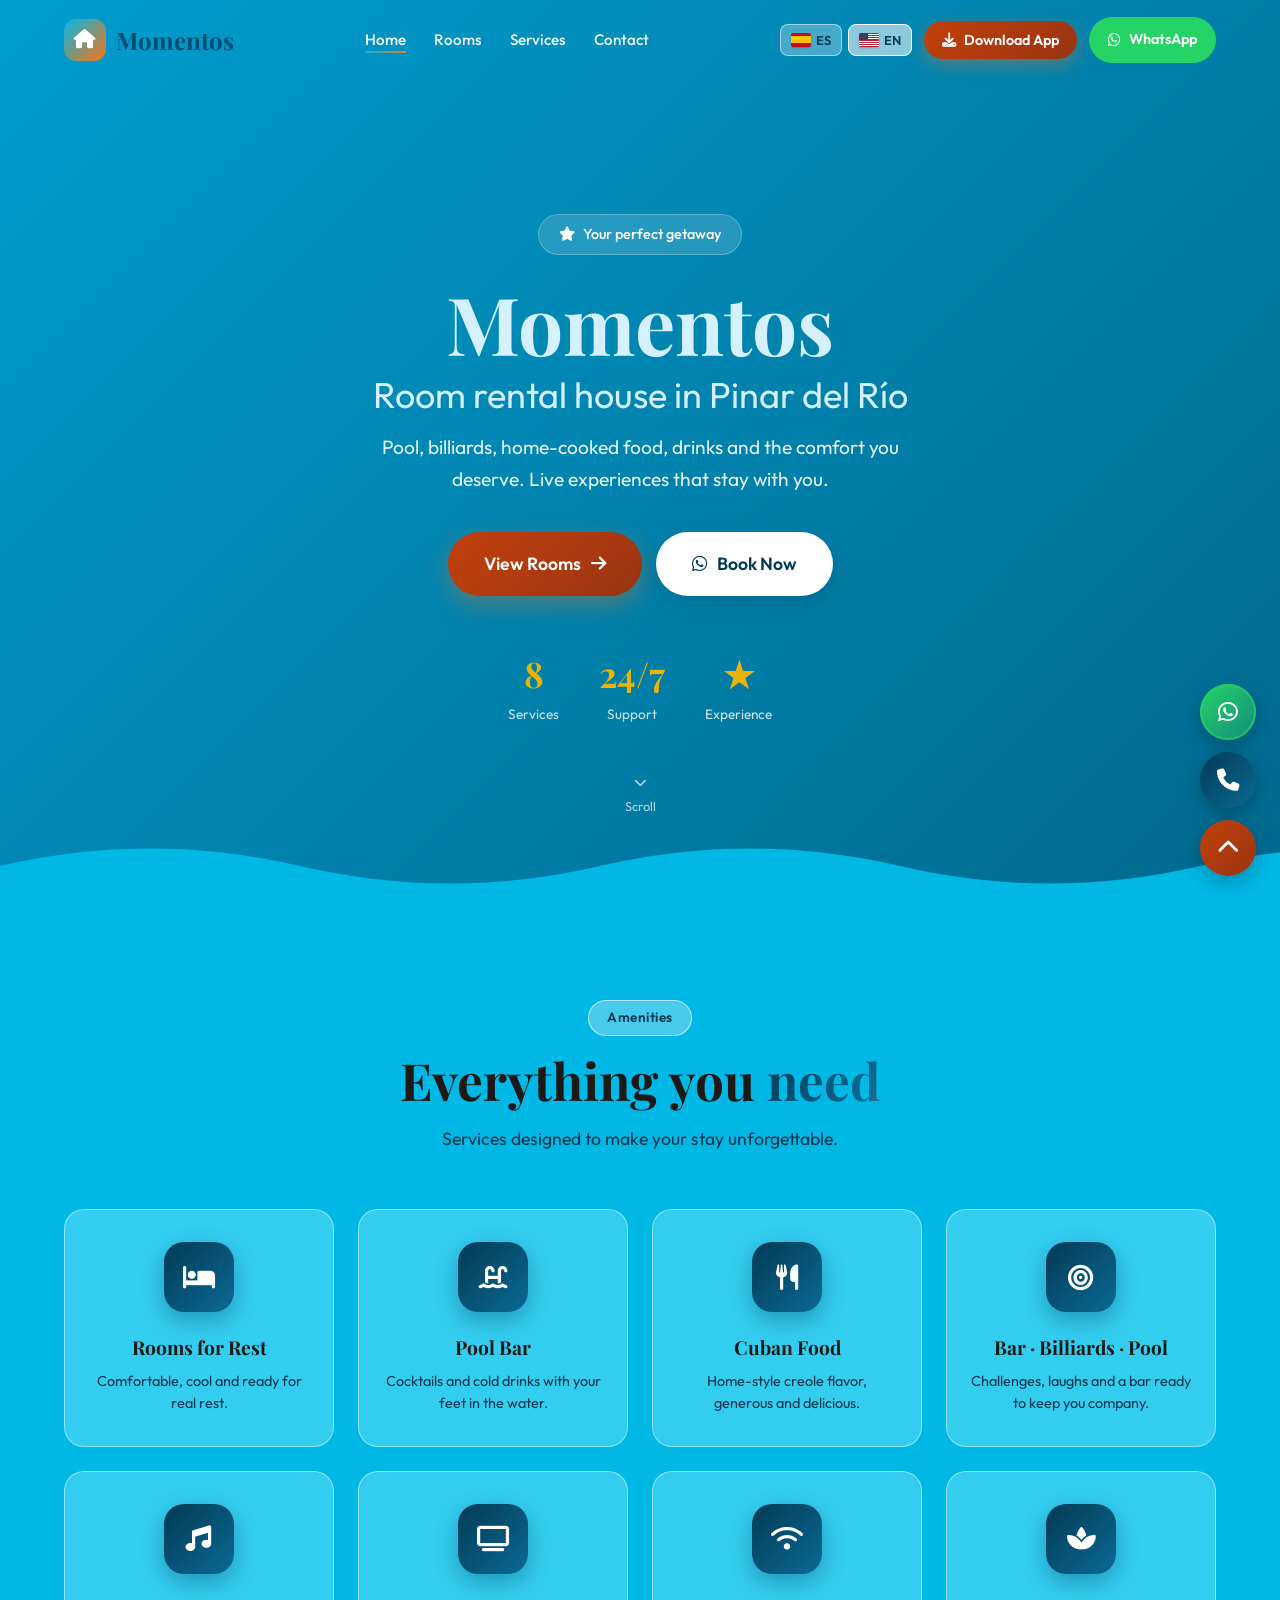
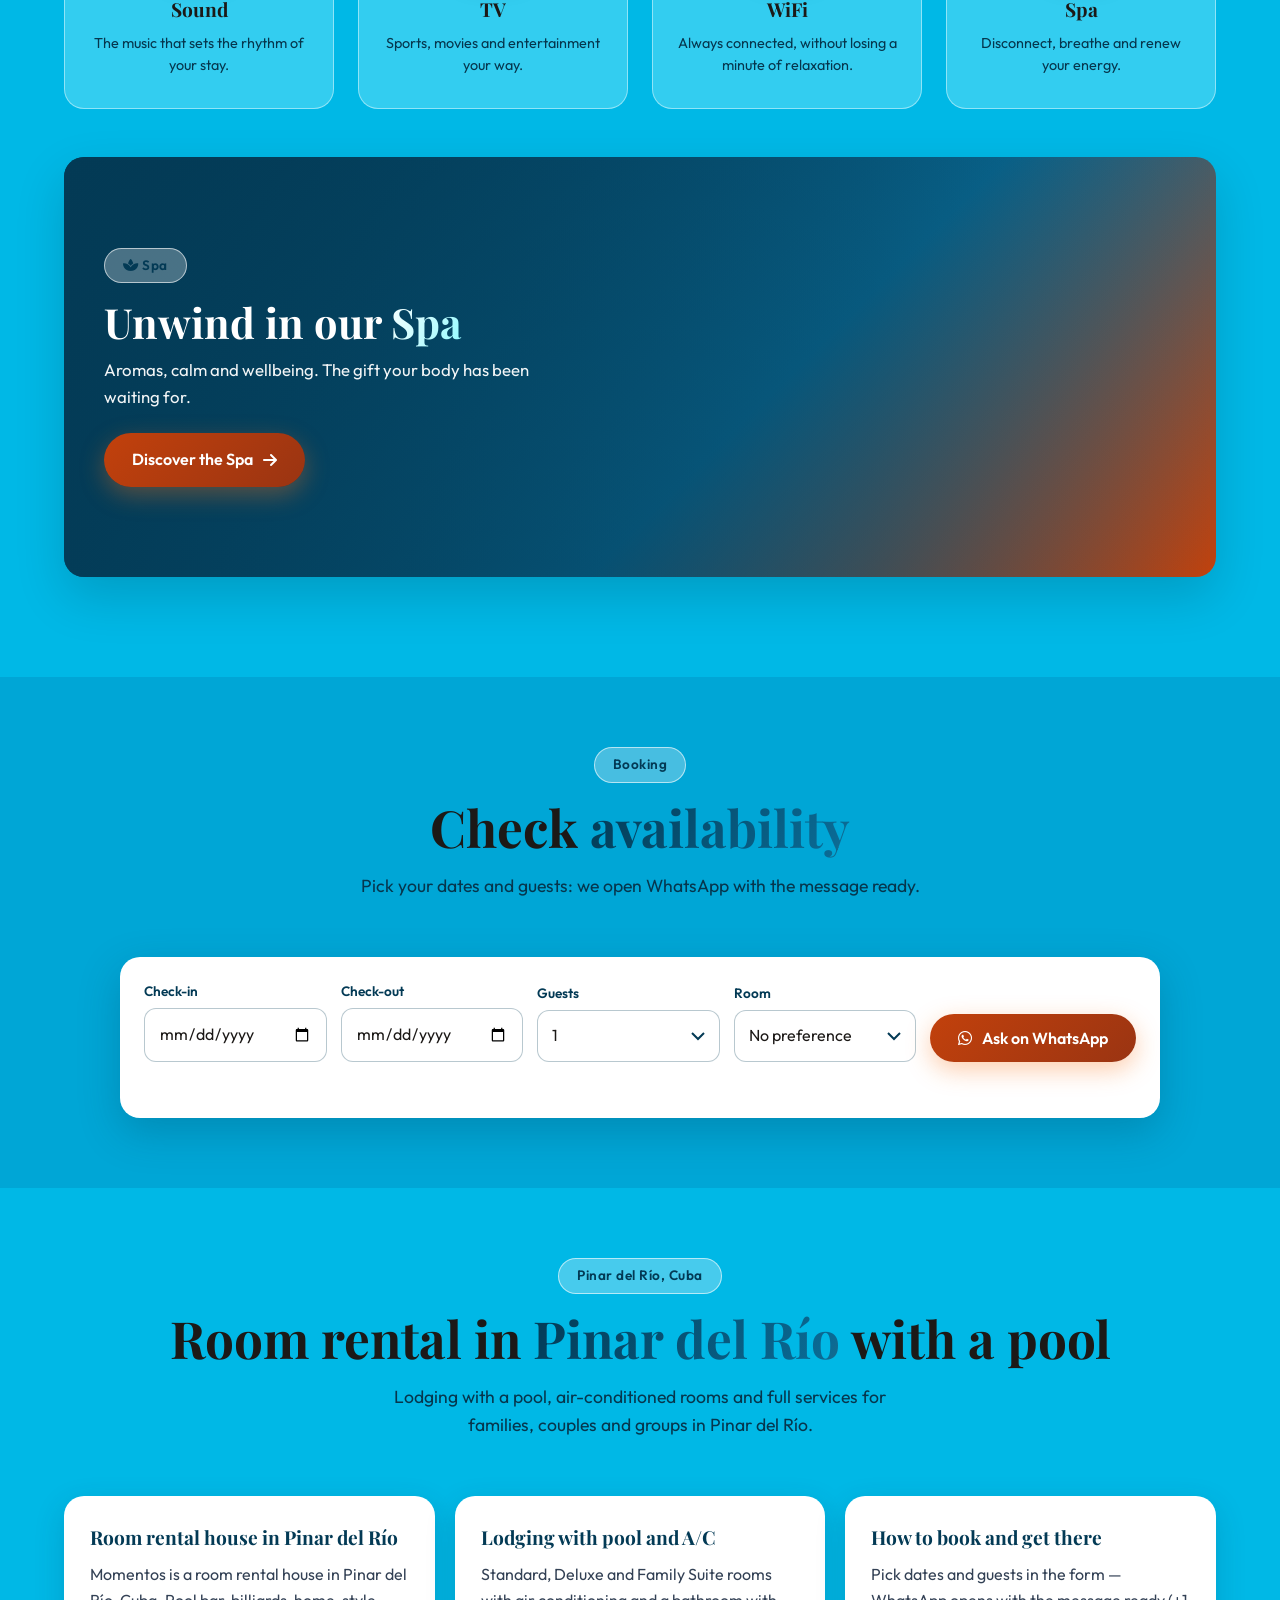
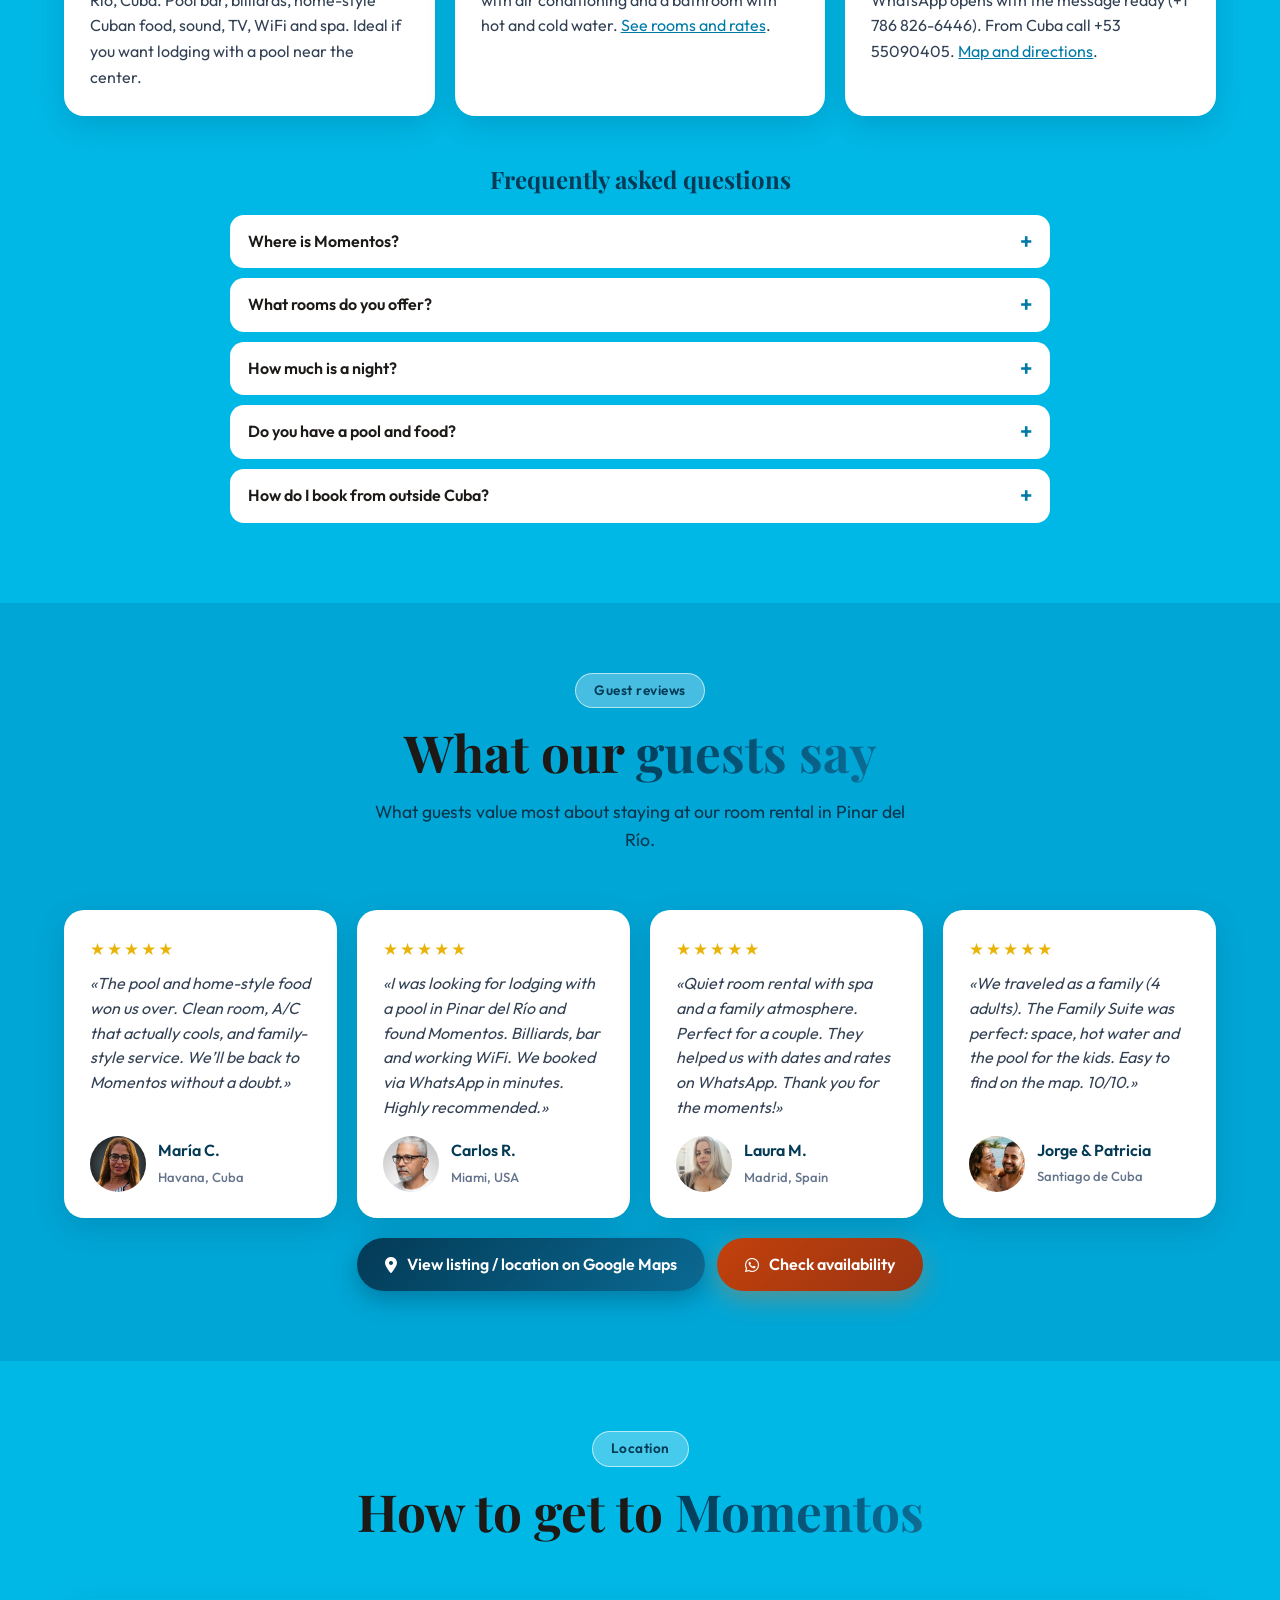
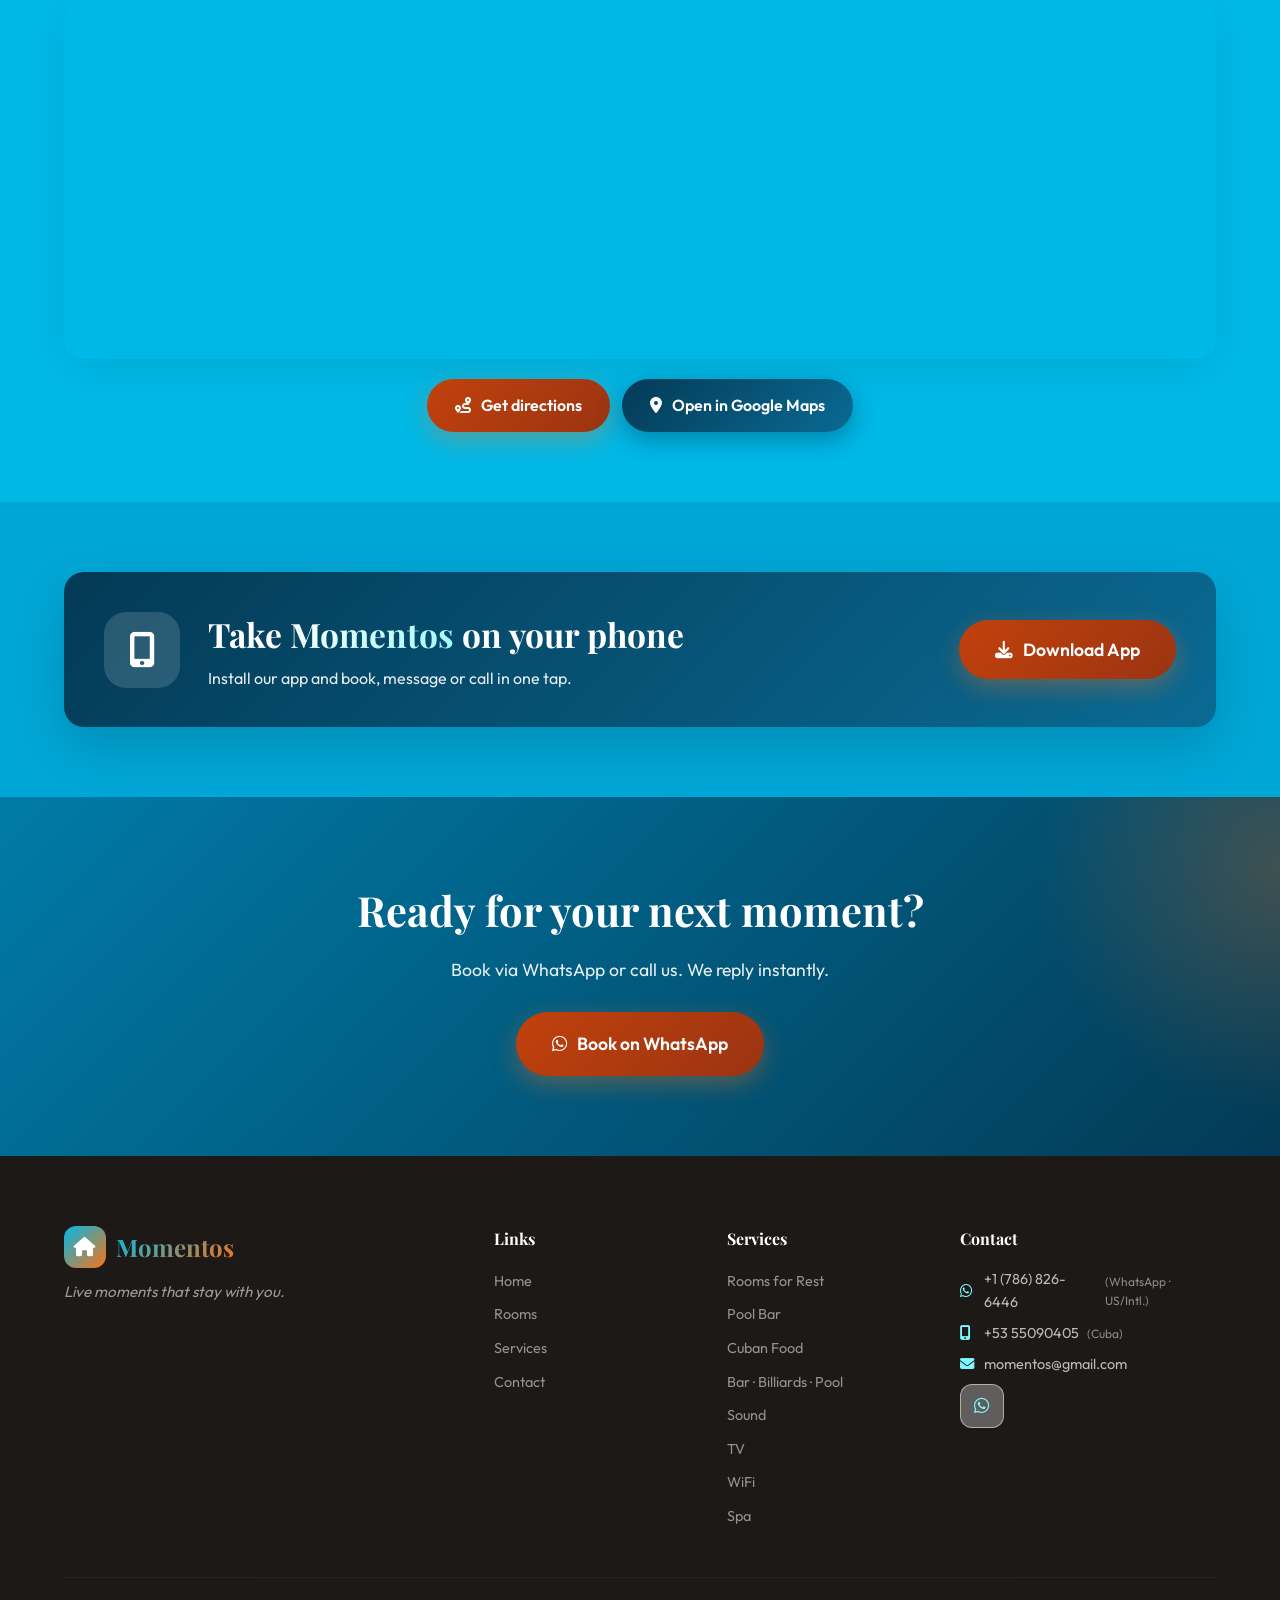
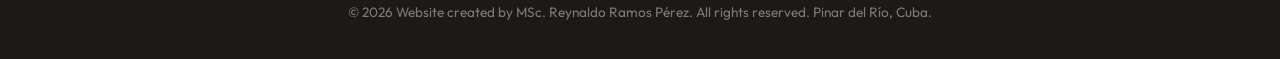
==== commit 362b698c: "gfgfgdf" ====
--- a/en/index.html
+++ b/en/index.html
@@ -6,12 +6,10 @@
   <meta name="description" content="Room rental house in Pinar del Río, Cuba: air-conditioned rooms, pool, billiards, Cuban food and spa. Ask for dates on WhatsApp.">
   <title>Room Rental in Pinar del Río, Cuba, with Pool | Momentos</title>
   <link rel="preconnect" href="https://images.unsplash.com" crossorigin>
-  <link rel="preconnect" href="https://cdnjs.cloudflare.com" crossorigin>
-  <link rel="preconnect" href="https://fonts.googleapis.com">
-  <link rel="preconnect" href="https://fonts.gstatic.com" crossorigin>
-  <link rel="stylesheet" href="https://fonts.googleapis.com/css2?family=Playfair+Display:wght@500;600;700&family=Outfit:wght@300;400;500;600;700&display=swap" media="print" onload="this.media='all'"><noscript><link rel="stylesheet" href="https://fonts.googleapis.com/css2?family=Playfair+Display:wght@500;600;700&family=Outfit:wght@300;400;500;600;700&display=swap"></noscript>
-  <link rel="stylesheet" href="https://cdnjs.cloudflare.com/ajax/libs/font-awesome/6.5.1/css/all.min.css" media="print" onload="this.media='all'"><noscript><link rel="stylesheet" href="https://cdnjs.cloudflare.com/ajax/libs/font-awesome/6.5.1/css/all.min.css"></noscript>
-  <link href="https://unpkg.com/aos@2.3.1/dist/aos.css" rel="stylesheet">
+  <link rel="preload" as="font" type="font/woff2" href="../libs/fonts/outfit-latin-wght-normal.woff2" crossorigin>
+  <link rel="stylesheet" href="../libs/fonts/fonts.css">
+  <link rel="stylesheet" href="../libs/fontawesome/css/fa-subset.css">
+  <link rel="stylesheet" href="../libs/aos/aos.css" media="print" onload="this.media='all'"><noscript><link rel="stylesheet" href="../libs/aos/aos.css"></noscript>
   <link rel="preload" as="image" href="https://images.unsplash.com/photo-1571896349842-33c89424de2d?w=1400&q=75&auto=format" fetchpriority="high">
   <link rel="stylesheet" href="../css/styles.css">
     <meta name="apple-mobile-web-app-capable" content="yes">
@@ -217,13 +215,13 @@
       </ul>
       <div class="nav-actions">
         <div class="lang-switcher">
-          <a href="../index.html" class="lang-btn"><span class="flag-es"></span> ES</a>
+          <a href="../" class="lang-btn"><span class="flag-es"></span> ES</a>
           <a href="index.html" class="lang-btn active"><span class="flag-us"></span> EN</a>
         </div>
         <button type="button" class="nav-app" data-install aria-label="Download App"><i class="fas fa-download"></i><span>Download App</span></button>
         <a href="https://wa.me/17868266446?text=Hi%20Momentos%21%20%F0%9F%91%8B%20I%27d%20love%20to%20learn%20more%20about%20your%20rental%20home.%20Can%20you%20help%20me%20plan%20an%20unforgettable%20stay%3F" target="_blank" rel="noopener" class="nav-cta"><i class="fab fa-whatsapp"></i> WhatsApp</a>
       </div>
-      <button class="hamburger" id="hamburger" aria-label="Menu"><span></span><span></span><span></span></button>
+      <button class="hamburger" id="hamburger" aria-label="Menu" aria-expanded="false" aria-controls="nav-links"><span></span><span></span><span></span></button>
     </div>
   </nav>
   <section id="main-content" class="hero">
@@ -293,7 +291,7 @@
           <p>Disconnect, breathe and renew your energy.</p>
         </a>
       </div>
-      <a class="spa-banner" href="services.html#spa" data-aos="fade-up"><img src="https://images.unsplash.com/photo-1544161515-4ab6ce6db874?w=1000&q=80&auto=format" alt="Spa Momentos" loading="lazy" onerror="this.style.display='none'">
+      <a class="spa-banner" href="services.html#spa" data-aos="fade-up"><img width="1000" height="667" src="https://images.unsplash.com/photo-1544161515-4ab6ce6db874?w=1000&q=80&auto=format" alt="Spa Momentos" loading="lazy" decoding="async" onerror="this.style.display='none'">
         <div class="spa-in"><span class="section-tag"><i class="fas fa-spa"></i> Spa</span><h3>Unwind in our <span class="gradient-text">Spa</span></h3><p>Aromas, calm and wellbeing. The gift your body has been waiting for.</p><span class="btn btn-coral">Discover the Spa <i class="fas fa-arrow-right"></i></span></div></a>
     
     </div>
@@ -342,12 +340,13 @@
     </div>
   </section>
 
+  <!-- TODO (owner): replace these texts with verbatim guest reviews, with their permission. -->
   <section class="testimonials" id="opiniones">
     <div class="container">
       <div class="section-header" data-aos="fade-up">
         <span class="section-tag">Guest reviews</span>
         <h2 class="section-title">What our <span class="gradient-text">guests say</span></h2>
-        <p class="section-desc">Real experiences at our room rental in Pinar del Río — the strongest decision factor when choosing lodging.</p>
+        <p class="section-desc">What guests value most about staying at our room rental in Pinar del Río.</p>
       </div>
       <div class="t-grid">
         <figure class="panel t-card" data-aos="fade-up" data-aos-delay="50">
@@ -443,7 +442,7 @@
     </div>
     <button class="float-btn float-top" id="back-top"><i class="fas fa-chevron-up"></i></button>
   </div>
-  <script src="https://unpkg.com/aos@2.3.1/dist/aos.js" defer></script>
+  <script src="../libs/aos/aos.js" defer></script>
   <script src="../js/script.js" defer></script>
 </body>
 </html>
--- a/libs/fonts/fonts.css
+++ b/libs/fonts/fonts.css
@@ -0,0 +1,16 @@
+/* Tipografías alojadas localmente (subconjunto latino: incluye á é í ó ú ñ ¿ ¡).
+   Outfit y Playfair Display — licencia SIL OFL 1.1 (fuente: Fontsource). */
+@font-face {
+  font-family: 'Outfit';
+  font-style: normal;
+  font-weight: 100 900;
+  font-display: swap;
+  src: url('outfit-latin-wght-normal.woff2') format('woff2');
+}
+@font-face {
+  font-family: 'Playfair Display';
+  font-style: normal;
+  font-weight: 400 900;
+  font-display: swap;
+  src: url('playfair-display-latin-wght-normal.woff2') format('woff2');
+}
--- a/libs/fontawesome/css/fa-subset.css
+++ b/libs/fontawesome/css/fa-subset.css
@@ -0,0 +1,34 @@
+/* Font Awesome Free 6.5.1 — subconjunto de los iconos usados en el sitio.
+   Iconos CC BY 4.0 · Fuentes SIL OFL 1.1 · Código MIT — https://fontawesome.com/license/free */
+.fa{font-family:var(--fa-style-family,"Font Awesome 6 Free");font-weight:var(--fa-style,900)}
+.fa,.fa-brands,.fa-classic,.fa-regular,.fa-sharp,.fa-solid,.fab,.far,.fas{-moz-osx-font-smoothing:grayscale;-webkit-font-smoothing:antialiased;display:var(--fa-display,inline-block);font-style:normal;font-variant:normal;line-height:1;text-rendering:auto}
+.fa-classic,.fa-regular,.fa-solid,.far,.fas{font-family:"Font Awesome 6 Free"}
+.fa-brands,.fab{font-family:"Font Awesome 6 Brands"}
+.fa-chevron-up:before{content:"\f077"}
+.fa-bullseye:before{content:"\f140"}
+.fa-arrow-up-from-bracket:before{content:"\e09a"}
+.fa-star:before{content:"\f005"}
+.fa-wifi-3:before,.fa-wifi-strong:before,.fa-wifi:before{content:"\f1eb"}
+.fa-check-circle:before,.fa-circle-check:before{content:"\f058"}
+.fa-spa:before{content:"\f5bb"}
+.fa-arrow-right:before{content:"\f061"}
+.fa-mobile-alt:before,.fa-mobile-screen-button:before{content:"\f3cd"}
+.fa-route:before{content:"\f4d7"}
+.fa-phone:before{content:"\f095"}
+.fa-envelope:before{content:"\f0e0"}
+.fa-download:before{content:"\f019"}
+.fa-home-alt:before,.fa-home-lg-alt:before,.fa-home:before,.fa-house:before{content:"\f015"}
+.fa-cutlery:before,.fa-utensils:before{content:"\f2e7"}
+.fa-bed:before{content:"\f236"}
+.fa-location-dot:before,.fa-map-marker-alt:before{content:"\f3c5"}
+.fa-chevron-down:before{content:"\f078"}
+.fa-television:before,.fa-tv-alt:before,.fa-tv:before{content:"\f26c"}
+.fa-music:before{content:"\f001"}
+.fa-check:before{content:"\f00c"}
+.fa-ladder-water:before,.fa-swimming-pool:before,.fa-water-ladder:before{content:"\f5c5"}
+@font-face{font-family:"Font Awesome 6 Brands";font-style:normal;font-weight:400;font-display:block;src:url(../webfonts/fa-brands-400.woff2) format("woff2")}
+.fa-brands,.fab{font-weight:400}
+.fa-whatsapp:before{content:"\f232"}
+.fa-regular,.far{font-weight:400}
+@font-face{font-family:"Font Awesome 6 Free";font-style:normal;font-weight:900;font-display:block;src:url(../webfonts/fa-solid-900.woff2) format("woff2")}
+.fa-solid,.fas{font-weight:900}
--- a/css/styles.css
+++ b/css/styles.css
@@ -792,3 +792,37 @@
 @media (max-width:1024px) { .booking-form { grid-template-columns:repeat(2,minmax(0,1fr)); } .booking-form .btn { grid-column:1/-1; } }
 @media (max-width:900px) { .seo-grid { grid-template-columns:1fr; } }
 @media (max-width:480px) { .booking-form { grid-template-columns:1fr; padding:18px; } .booking-form .btn { max-width:none; width:100%; } .booking, .seo-block, .testimonials, .home-map { padding:56px 0; } }
+
+/* Performance: evitar CLS en imágenes de contenido */
+img { max-width: 100%; height: auto; }
+.spa-banner img, .about-img img, .room-img img, .svc-media img {
+  width: 100%;
+  height: auto;
+  aspect-ratio: 3 / 2;
+  object-fit: cover;
+  background: #e0f4fc;
+}
+
+/* ===== Accesibilidad: contraste de texto blanco ≥ 4.5:1 (WCAG AA) =====
+   Los tonos originales (#f97316 / #ea580c / #00b8e6) daban entre 2.3:1 y 3.6:1 con texto blanco.
+   Se oscurecen solo los elementos con texto; el resto del diseño no cambia. */
+.btn-coral,
+.room-badge,
+.nav-app,
+.svc-badge { background: linear-gradient(135deg, #c2410c, #9a3412); color: #fff; }
+.float-top,
+.amenity-card:hover .amenity-icon { background: linear-gradient(135deg, #c2410c, #9a3412); }
+.spa-banner { background: linear-gradient(135deg, var(--navy), #0a6a94 60%, #c2410c); }
+.t-avatar--initials { background: linear-gradient(135deg, #007ba8, #005f87); }
+.btn-coral:hover { box-shadow: 0 12px 32px rgba(154, 52, 18, .45); }
+
+/* Foco visible también sobre fondos claros */
+a:focus-visible, button:focus-visible, input:focus-visible, select:focus-visible, textarea:focus-visible {
+  outline: 3px solid #033a55; outline-offset: 3px;
+}
+.navbar:not(.scrolled) a:focus-visible, .footer a:focus-visible, .hero a:focus-visible { outline-color: #fff; }
+
+/* Títulos de página sobre fondo aqua: el tono claro (#b5e5fd) daba ~1.7:1; ahora navy (≈5:1) */
+.c-ice { color: #033a55; -webkit-text-fill-color: #033a55; text-shadow: none; }
+/* Logo legible sobre la portada oscura antes de hacer scroll */
+body:has(.hero) .navbar:not(.scrolled) .logo { color: #fff; }
